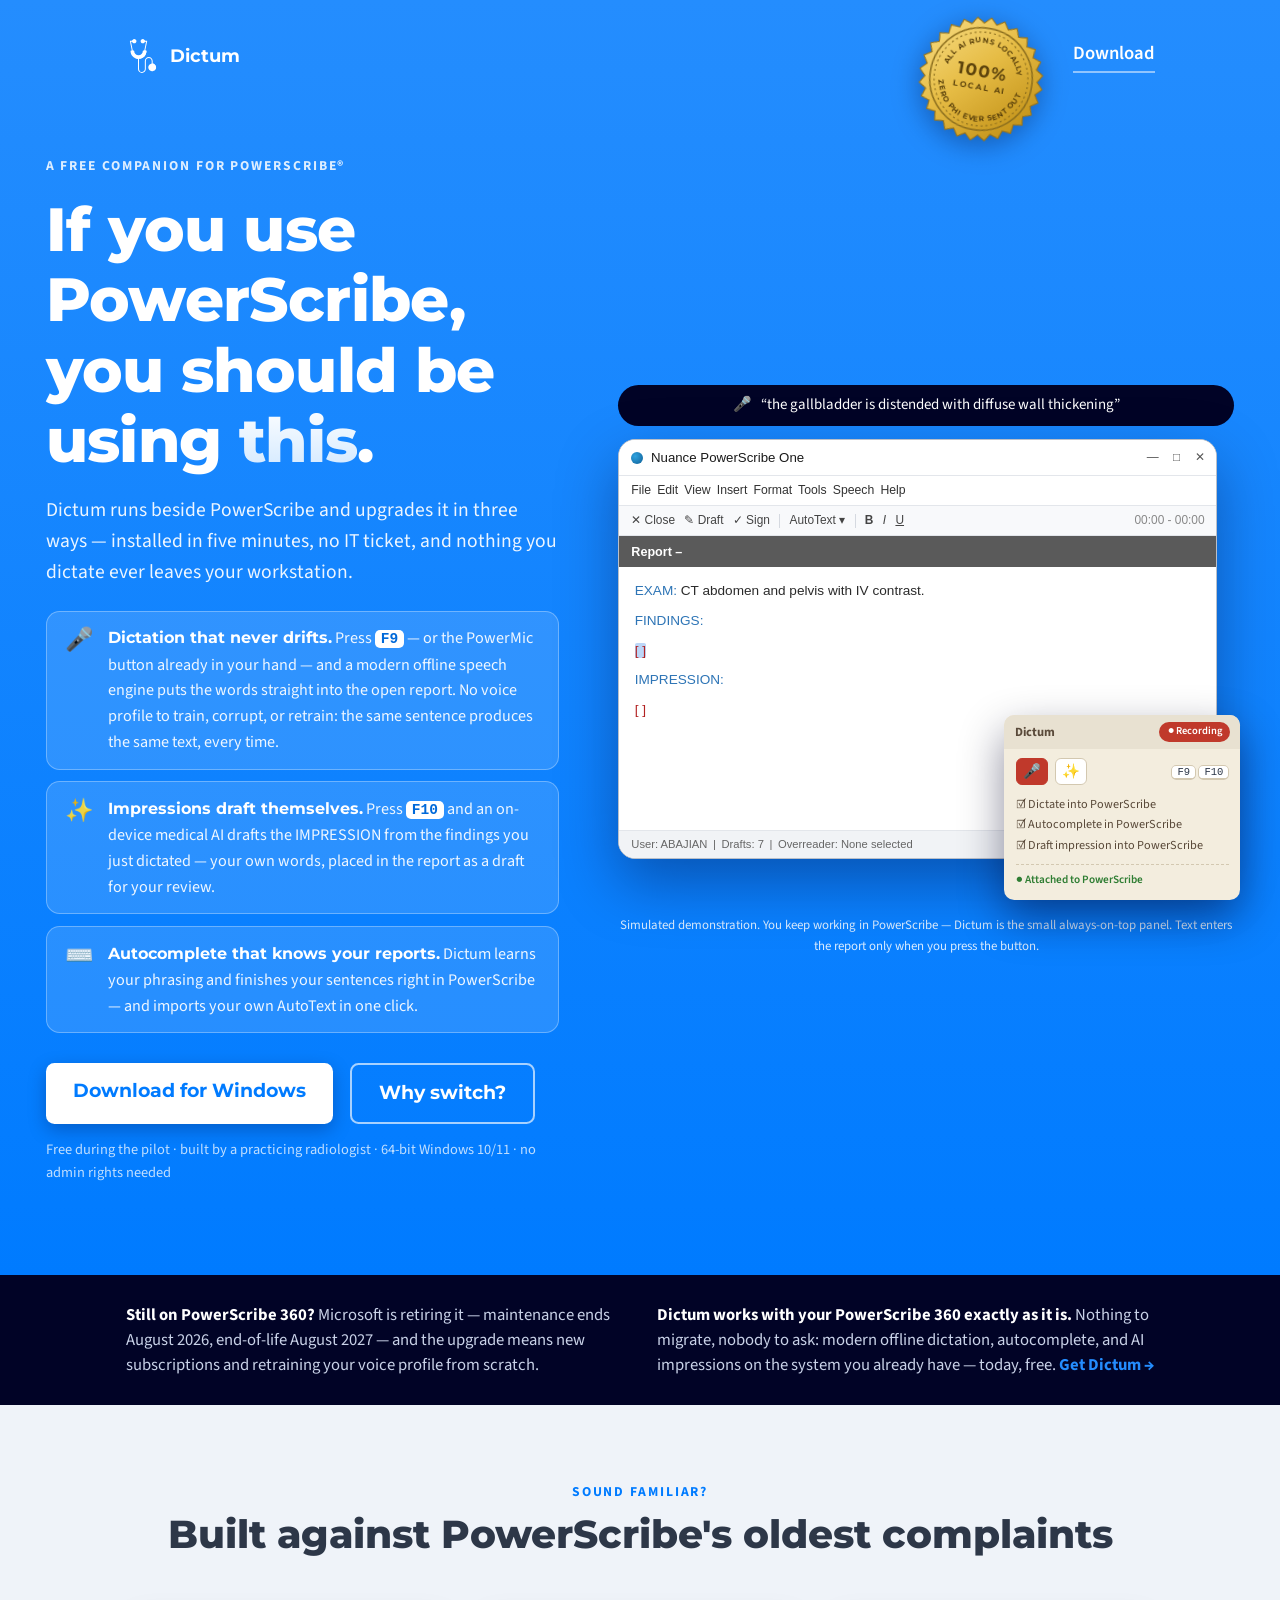
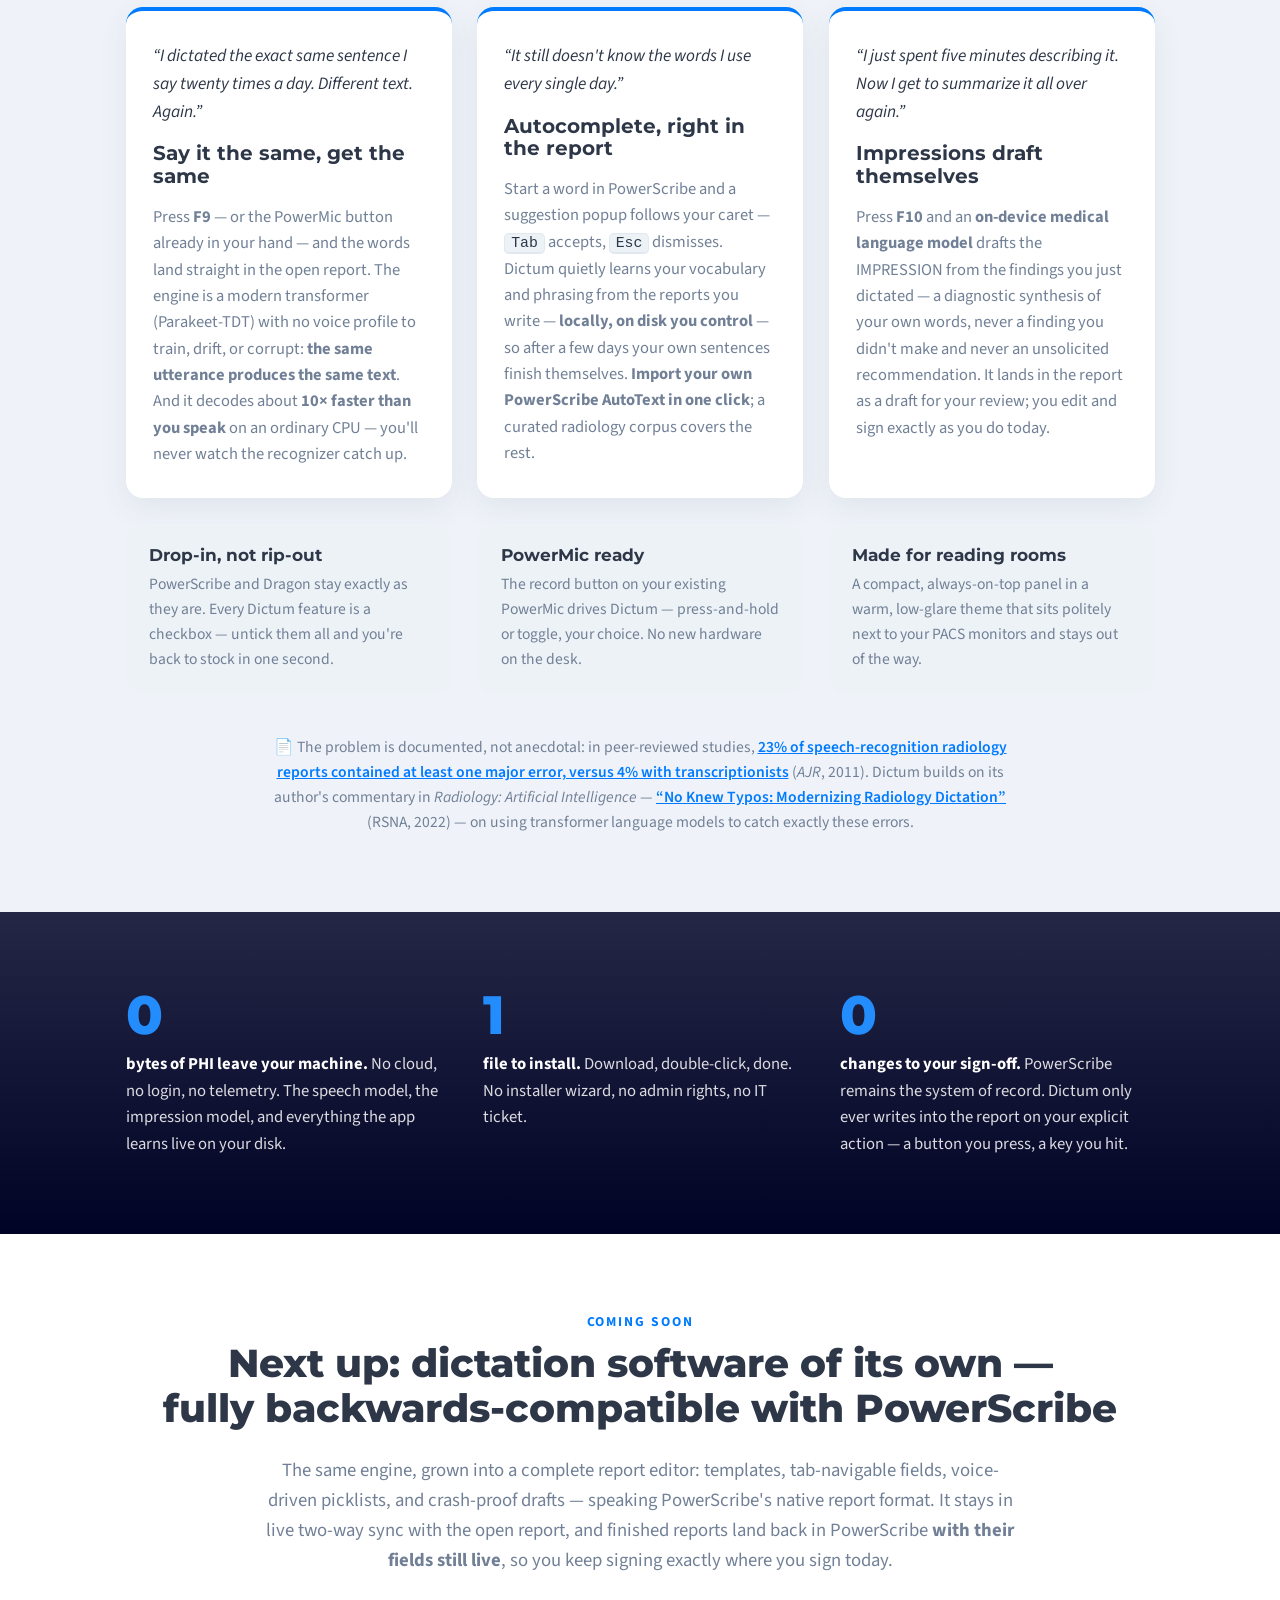
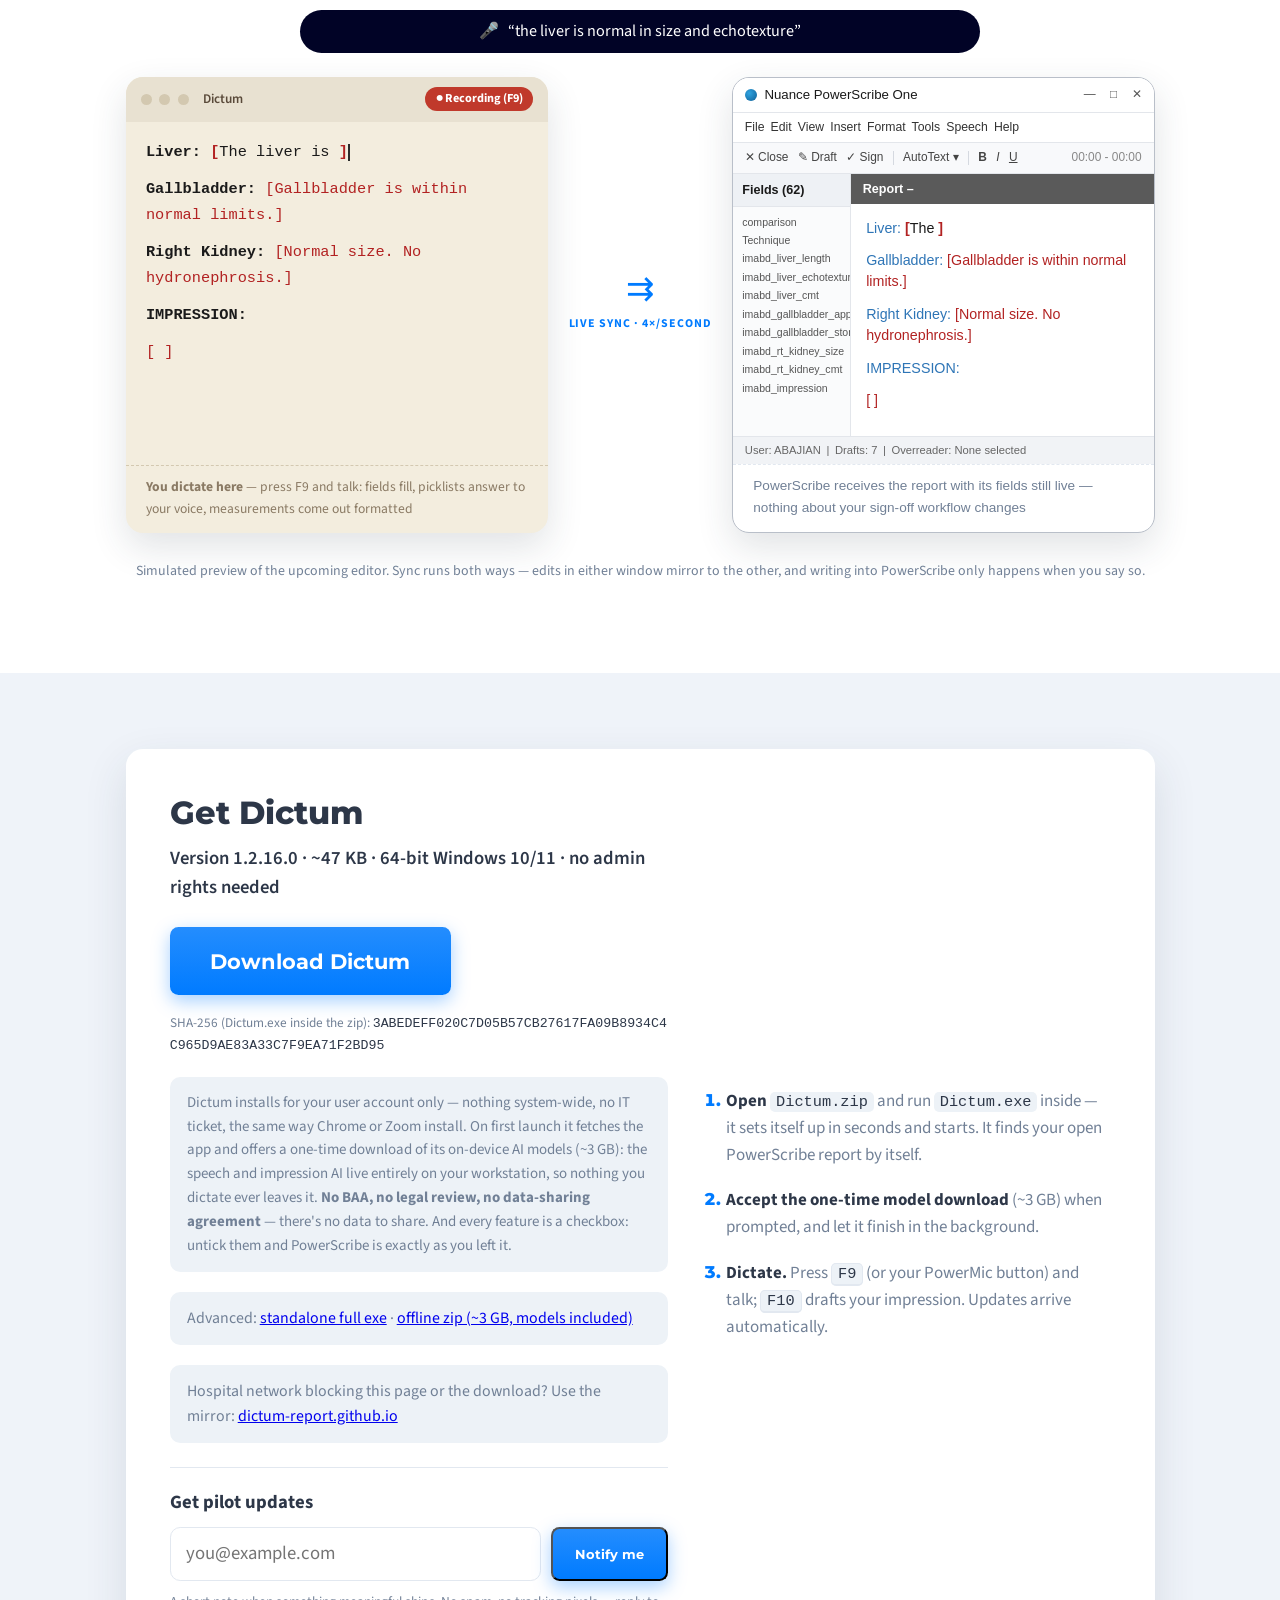
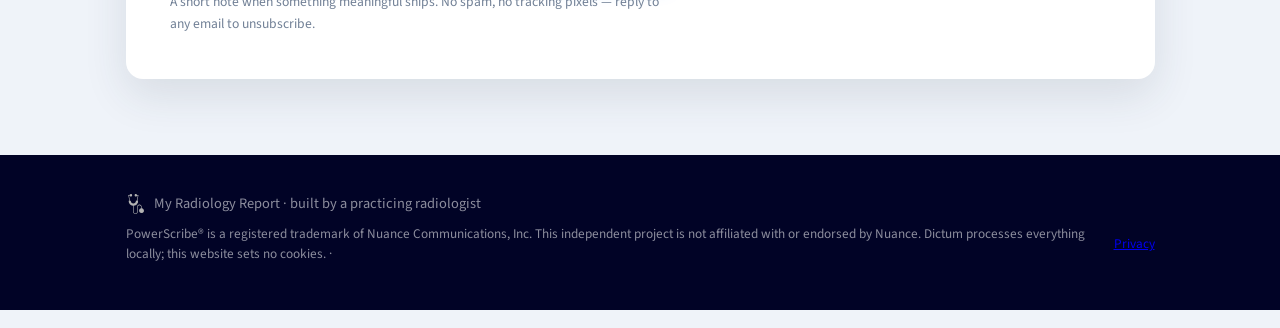
==== index.html @ 4d43f7db "Deploy site mirror 2026-07-09" ====
<!DOCTYPE html>
<html lang="en">

<head>
    <meta charset="UTF-8">
    <meta name="viewport" content="width=device-width, initial-scale=1.0">
    <title>Dictum — a free companion for PowerScribe</title>
    <meta name="description"
        content="A free PowerScribe companion for radiologists: offline AI dictation with no voice profile to drift, autocomplete inside the report, and one-keypress impression drafting. Works with PowerScribe 360 (even past end-of-life) and PowerScribe One. PHI never leaves your machine.">

    <!-- Favicon -->
    <link rel="apple-touch-icon" sizes="180x180" href="media/favicon/apple-touch-icon.png">
    <link rel="icon" type="image/png" sizes="32x32" href="media/favicon/favicon-32x32.png">
    <link rel="icon" type="image/png" sizes="16x16" href="media/favicon/favicon-16x16.png">
    <link rel="manifest" href="site.webmanifest">
    <link rel="mask-icon" href="media/favicon/safari-pinned-tab.svg" color="#007bff">
    <meta name="msapplication-TileColor" content="#ffffff">
    <meta name="theme-color" content="#007bff">

    <link rel="stylesheet" href="styles.css">
</head>

<body>

    <!-- ============================== Hero ============================== -->
    <header id="hero" class="bg-gradient-primary">
        <nav class="hero-nav">
            <a class="brand" href="/">
                <img src="media/logo.svg" alt="" width="34" height="34">
                <span>Dictum</span>
            </a>
            <div class="hero-nav-right">
                <div class="hipaa-seal" title="Dictum runs all AI models locally &mdash; zero PHI is ever sent out. No BAA needed: we never receive your data.">
                    <svg viewBox="0 0 120 120" role="img"
                         aria-label="100% local AI: all AI runs locally, zero PHI ever sent out">
                        <defs>
                            <linearGradient id="seal-gold" x1="0" y1="0" x2="1" y2="1">
                                <stop offset="0" stop-color="#f9e08a"/>
                                <stop offset=".45" stop-color="#e6bc45"/>
                                <stop offset="1" stop-color="#b8860b"/>
                            </linearGradient>
                            <path id="seal-arc-top" d="M 26 60 A 34 34 0 0 1 94 60" fill="none"/>
                            <path id="seal-arc-bottom" d="M 20 60 A 40 40 0 0 0 100 60" fill="none"/>
                        </defs>
                        <path fill="url(#seal-gold)" stroke="#9a7418" stroke-width="1"
                              d="M60.0 2.0 L65.9 7.8 L72.9 3.5 L77.3 10.4 L85.2 7.7 L87.9 15.5 L96.2 14.7 L97.1 22.9 L105.3 23.8 L104.5 32.1 L112.3 34.8 L109.6 42.7 L116.5 47.1 L112.2 54.1 L118.0 60.0 L112.2 65.9 L116.5 72.9 L109.6 77.3 L112.3 85.2 L104.5 87.9 L105.3 96.2 L97.1 97.1 L96.2 105.3 L87.9 104.5 L85.2 112.3 L77.3 109.6 L72.9 116.5 L65.9 112.2 L60.0 118.0 L54.1 112.2 L47.1 116.5 L42.7 109.6 L34.8 112.3 L32.1 104.5 L23.8 105.3 L22.9 97.1 L14.7 96.2 L15.5 87.9 L7.7 85.2 L10.4 77.3 L3.5 72.9 L7.8 65.9 L2.0 60.0 L7.8 54.1 L3.5 47.1 L10.4 42.7 L7.7 34.8 L15.5 32.1 L14.7 23.8 L22.9 22.9 L23.8 14.7 L32.1 15.5 L34.8 7.7 L42.7 10.4 L47.1 3.5 L54.1 7.8 Z"/>
                        <circle cx="60" cy="60" r="48" fill="none" stroke="#8a6d1d" stroke-width="1.4"/>
                        <circle cx="60" cy="60" r="44" fill="none" stroke="#8a6d1d" stroke-width="1"
                                stroke-dasharray="2 2.6"/>
                        <text class="seal-ring">
                            <textPath href="#seal-arc-top" startOffset="50%" text-anchor="middle">ALL AI RUNS LOCALLY</textPath>
                        </text>
                        <text class="seal-ring">
                            <textPath href="#seal-arc-bottom" startOffset="50%" text-anchor="middle">ZERO PHI EVER SENT OUT</textPath>
                        </text>
                        <text class="seal-hipaa" x="60" y="58" text-anchor="middle">100%</text>
                        <text class="seal-sub" x="60" y="70" text-anchor="middle">LOCAL AI</text>
                    </svg>
                </div>
                <a class="nav-download" href="#download">Download</a>
            </div>
        </nav>

        <div class="hero-inner">
        <div class="hero-copy">
            <p class="kicker">A free companion for PowerScribe&reg;</p>
            <h1>If you use PowerScribe, you should be using <em>this</em>.</h1>
            <p class="lede">
                Dictum runs beside PowerScribe and upgrades it in three ways &mdash;
                installed in five minutes, no IT ticket, and nothing you dictate ever
                leaves your workstation.
            </p>
            <ul class="hero-points">
                <li><span class="hp-icon">&#127908;</span>
                    <p><strong>Dictation that never drifts.</strong>
                        Press <kbd>F9</kbd> &mdash; or the PowerMic button already in your
                        hand &mdash; and a modern offline speech engine puts the words straight
                        into the open report. No voice profile to train, corrupt, or retrain:
                        the same sentence produces the same text, every time.</p></li>
                <li><span class="hp-icon">&#10024;</span>
                    <p><strong>Impressions draft themselves.</strong>
                        Press <kbd>F10</kbd> and an on-device medical AI drafts the IMPRESSION
                        from the findings you just dictated &mdash; your own words, placed in
                        the report as a draft for your review.</p></li>
                <li><span class="hp-icon">&#9000;&#65039;</span>
                    <p><strong>Autocomplete that knows your reports.</strong>
                        Dictum learns your phrasing and finishes your sentences right in
                        PowerScribe &mdash; and imports your own AutoText in one click.</p></li>
            </ul>
            <div class="hero-actions">
                <a class="btn btn-light-solid" href="#download">Download for Windows</a>
                <a class="btn btn-ghost" href="#why">Why switch?</a>
            </div>
            <p class="hero-fineprint">Free during the pilot &middot; built by a practicing radiologist &middot; 64-bit Windows 10/11 &middot; no admin rights needed</p>
        </div>

        <!-- Minimal-mode demo: you work in PowerScribe; Dictum is the small panel -->
        <div class="hero-demo">
            <div class="voice-bubble"><span class="voice-mic">&#127908;</span> <span id="voice-text">&nbsp;</span></div>

            <div class="ps-stage">
                <div class="demo-pane ps1-window">
                    <div class="ps1-titlebar">
                        <span class="ps1-logo"></span>Nuance PowerScribe One
                        <span class="ps1-winbtns"><span>&#8212;</span><span>&#9633;</span><span>&#10005;</span></span>
                    </div>
                    <div class="ps1-menubar">File&ensp;Edit&ensp;View&ensp;Insert&ensp;Format&ensp;Tools&ensp;Speech&ensp;Help</div>
                    <div class="ps1-toolbar">
                        <span>&#10005; Close</span><span>&#9998; Draft</span><span>&#10003; Sign</span>
                        <span class="ps1-sep"></span>
                        <span>AutoText &#9662;</span>
                        <span class="ps1-sep"></span>
                        <span><b>B</b></span><span><i>I</i></span><span><u>U</u></span>
                        <span class="ps1-clock">00:00 - 00:00</span>
                    </div>
                    <div class="ps1-main">
                        <div class="ps1-report">
                            <div class="ps1-report-head">Report &#8211;</div>
                            <div class="ps1-report-body" id="hero-ps"></div>
                        </div>
                    </div>
                    <div class="ps1-statusbar">User: ABAJIAN&ensp;&#124;&ensp;Drafts: 7&ensp;&#124;&ensp;Overreader: None selected</div>
                </div>

                <div class="dictum-panel" aria-hidden="true">
                    <div class="dp-titlebar">Dictum
                        <span class="dp-chip" id="hero-chip">mic off &middot; F9</span>
                    </div>
                    <div class="dp-body">
                        <div class="dp-btnrow">
                            <span class="dp-btn" id="hero-micbtn">&#127908;</span>
                            <span class="dp-btn" id="hero-aibtn">&#10024;</span>
                            <span class="dp-keys"><kbd>F9</kbd> <kbd>F10</kbd></span>
                        </div>
                        <div class="dp-check">&#9745; Dictate into PowerScribe</div>
                        <div class="dp-check">&#9745; Autocomplete in PowerScribe</div>
                        <div class="dp-check">&#9745; Draft impression into PowerScribe</div>
                        <div class="dp-status">&#9679; Attached to PowerScribe</div>
                    </div>
                </div>
            </div>
            <p class="demo-caption">Simulated demonstration. You keep working in PowerScribe — Dictum is the
                small always-on-top panel. Text enters the report only when you press the button.</p>
        </div>
        </div>
    </header>

    <!-- ============================== PS360 end-of-life strip ============================== -->
    <section id="eol" class="eol-strip">
        <div class="container eol-inner">
            <p class="eol-lead"><strong>Still on PowerScribe 360?</strong> Microsoft is retiring it —
                maintenance ends August&nbsp;2026, end-of-life August&nbsp;2027 — and the upgrade
                means new subscriptions and retraining your voice profile from scratch.</p>
            <p class="eol-action"><strong>Dictum works with your PowerScribe&nbsp;360 exactly as it is.</strong>
                Nothing to migrate, nobody to ask: modern offline dictation, autocomplete, and AI
                impressions on the system you already have — today, free.
                <a href="#download">Get Dictum&nbsp;&rarr;</a></p>
        </div>
    </section>

    <!-- ============================== Pain points ============================== -->
    <section id="why">
        <div class="container">
            <p class="section-kicker">Sound familiar?</p>
            <h2 class="section-title">Built against PowerScribe's oldest complaints</h2>

            <div class="card-row">
                <article class="pain-card">
                    <p class="pain-quote">&ldquo;I dictated the exact same sentence I say twenty times a day. Different text. Again.&rdquo;</p>
                    <h3>Say it the same, get the same</h3>
                    <p>Press <strong>F9</strong> — or the PowerMic button already in your hand — and the
                        words land straight in the open report. The engine is a modern transformer
                        (Parakeet-TDT) with no voice profile to train, drift, or corrupt:
                        <strong>the same utterance produces the same text</strong>. And it decodes
                        about <strong>10&times; faster than you speak</strong> on an ordinary CPU —
                        you'll never watch the recognizer catch up.</p>
                </article>

                <article class="pain-card">
                    <p class="pain-quote">&ldquo;It still doesn't know the words I use every single day.&rdquo;</p>
                    <h3>Autocomplete, right in the report</h3>
                    <p>Start a word in PowerScribe and a suggestion popup follows your caret —
                        <kbd>Tab</kbd> accepts, <kbd>Esc</kbd> dismisses. Dictum quietly learns your
                        vocabulary and phrasing from the reports you write — <strong>locally, on disk you
                        control</strong> — so after a few days your own sentences finish themselves.
                        <strong>Import your own PowerScribe AutoText in one click</strong>; a curated
                        radiology corpus covers the rest.</p>
                </article>

                <article class="pain-card">
                    <p class="pain-quote">&ldquo;I just spent five minutes describing it. Now I get to summarize it all over again.&rdquo;</p>
                    <h3>Impressions draft themselves</h3>
                    <p>Press <strong>F10</strong> and an <strong>on-device medical language model</strong>
                        drafts the IMPRESSION from the findings you just dictated — a diagnostic synthesis
                        of your own words, never a finding you didn't make and never an unsolicited
                        recommendation. It lands in the report as a draft for your review; you edit and
                        sign exactly as you do today.</p>
                </article>
            </div>

            <div class="card-row secondary-row">
                <article class="mini-card">
                    <h4>Drop-in, not rip-out</h4>
                    <p>PowerScribe and Dragon stay exactly as they are. Every Dictum feature is a checkbox —
                        untick them all and you're back to stock in one second.</p>
                </article>
                <article class="mini-card">
                    <h4>PowerMic ready</h4>
                    <p>The record button on your existing PowerMic drives Dictum — press-and-hold or
                        toggle, your choice. No new hardware on the desk.</p>
                </article>
                <article class="mini-card">
                    <h4>Made for reading rooms</h4>
                    <p>A compact, always-on-top panel in a warm, low-glare theme that sits politely
                        next to your PACS monitors and stays out of the way.</p>
                </article>
            </div>

            <p class="research-note">
                &#128196; The problem is documented, not anecdotal: in peer-reviewed studies,
                <a href="https://ajronline.org/doi/abs/10.2214/AJR.11.6691" target="_blank" rel="noopener">
                23% of speech-recognition radiology reports contained at least one major error,
                versus 4% with transcriptionists</a> (<em>AJR</em>, 2011). Dictum builds on its
                author's commentary in <em>Radiology: Artificial Intelligence</em> —
                <a href="https://pubs.rsna.org/doi/10.1148/ryai.220105" target="_blank" rel="noopener">
                    &ldquo;No Knew Typos: Modernizing Radiology Dictation&rdquo;</a> (RSNA, 2022) —
                on using transformer language models to catch exactly these errors.
            </p>
        </div>
    </section>

    <!-- ============================== Trust strip ============================== -->
    <section id="trust" class="bg-gradient-dark">
        <div class="container trust-grid">
            <div class="trust-item">
                <div class="trust-num">0</div>
                <p><strong>bytes of PHI leave your machine.</strong> No cloud, no login, no telemetry.
                    The speech model, the impression model, and everything the app learns live on your disk.</p>
            </div>
            <div class="trust-item">
                <div class="trust-num">1</div>
                <p><strong>file to install.</strong> Download, double-click, done. No installer wizard,
                    no admin rights, no IT ticket.</p>
            </div>
            <div class="trust-item">
                <div class="trust-num">0</div>
                <p><strong>changes to your sign-off.</strong> PowerScribe remains the system of record.
                    Dictum only ever writes into the report on your explicit action — a button you press,
                    a key you hit.</p>
            </div>
        </div>
    </section>

    <!-- ============================== Coming soon: the Dictum editor ============================== -->
    <section id="coming-soon" class="bg-white-section">
        <div class="container">
            <p class="section-kicker">Coming soon</p>
            <h2 class="section-title">Next up: dictation software of its own —<br>fully backwards-compatible with PowerScribe</h2>
            <p class="demo-lede">The same engine, grown into a complete report editor: templates,
                tab-navigable fields, voice-driven picklists, and crash-proof drafts — speaking
                PowerScribe's native report format. It stays in live two-way sync with the open report,
                and finished reports land back in PowerScribe <strong>with their fields still
                live</strong>, so you keep signing exactly where you sign today.</p>

            <div class="voice-bubble"><span class="voice-mic">&#127908;</span> <span id="cs-voice">&nbsp;</span></div>

            <div class="demo-grid">
                <div class="demo-pane plugin-pane">
                    <div class="editor-titlebar">
                        <span class="dot"></span><span class="dot"></span><span class="dot"></span>
                        <span class="editor-title">Dictum</span>
                        <span class="mic-chip">&#9679; Recording (F9)</span>
                    </div>
                    <div class="demo-body warm" id="demo-plugin"></div>
                    <div class="demo-label"><strong>You dictate here</strong> — press F9 and talk: fields fill,
                        picklists answer to your voice, measurements come out formatted</div>
                </div>

                <div class="sync-badge" aria-hidden="true">
                    <span class="sync-arrows">&#8649;</span>
                    <span class="sync-text">live sync &middot; 4&times;/second</span>
                </div>

                <div class="demo-pane ps1-window">
                    <div class="ps1-titlebar">
                        <span class="ps1-logo"></span>Nuance PowerScribe One
                        <span class="ps1-winbtns"><span>&#8212;</span><span>&#9633;</span><span>&#10005;</span></span>
                    </div>
                    <div class="ps1-menubar">File&ensp;Edit&ensp;View&ensp;Insert&ensp;Format&ensp;Tools&ensp;Speech&ensp;Help</div>
                    <div class="ps1-toolbar">
                        <span>&#10005; Close</span><span>&#9998; Draft</span><span>&#10003; Sign</span>
                        <span class="ps1-sep"></span>
                        <span>AutoText &#9662;</span>
                        <span class="ps1-sep"></span>
                        <span><b>B</b></span><span><i>I</i></span><span><u>U</u></span>
                        <span class="ps1-clock">00:00 - 00:00</span>
                    </div>
                    <div class="ps1-main">
                        <aside class="ps1-sidebar">
                            <div class="ps1-sidebar-head">Fields (62)</div>
                            <div class="ps1-fieldlist">
                                comparison<br>Technique<br>imabd_liver_length<br>imabd_liver_echotexture<br>
                                imabd_liver_cmt<br>imabd_gallbladder_appear<br>imabd_gallbladder_stones<br>
                                imabd_rt_kidney_size<br>imabd_rt_kidney_cmt<br>imabd_impression
                            </div>
                        </aside>
                        <div class="ps1-report">
                            <div class="ps1-report-head">Report &#8211;</div>
                            <div class="ps1-report-body" id="demo-ps"></div>
                        </div>
                    </div>
                    <div class="ps1-statusbar">User: ABAJIAN&ensp;&#124;&ensp;Drafts: 7&ensp;&#124;&ensp;Overreader: None selected</div>
                    <div class="demo-label">PowerScribe receives the report with its fields still live —
                        nothing about your sign-off workflow changes</div>
                </div>
            </div>
            <p class="demo-caption">Simulated preview of the upcoming editor. Sync runs both ways — edits in
                either window mirror to the other, and writing into PowerScribe only happens when you say so.</p>
        </div>
    </section>

    <!-- ============================== Download ============================== -->
    <section id="download">
        <div class="container">
            <div class="download-card">
                <div class="download-copy">
                    <h2>Get Dictum</h2>
                    <p class="dl-meta">
                        <span id="dl-version">Version 1.2.0</span> &middot;
                        <span id="dl-size">~50 KB</span> &middot; 64-bit Windows 10/11 &middot;
                        no admin rights needed
                    </p>
                    <a id="dl-button" class="btn btn-primary btn-xl" href="downloads/Dictum.zip">
                        Download&nbsp;Dictum
                    </a>
                    <p class="dl-hash">SHA-256 (Dictum.exe inside the zip): <code id="dl-sha">published in downloads/latest.json</code></p>
                    <p class="dl-note">
                        Dictum installs for your user account only — nothing system-wide, no IT
                        ticket, the same way Chrome or Zoom install. On first launch it fetches the
                        app and offers a one-time download of its on-device AI models (~3&nbsp;GB):
                        the speech and impression AI live entirely on your workstation, so nothing
                        you dictate ever leaves it. <strong>No BAA, no legal review, no data-sharing
                        agreement</strong> — there's no data to share. And every feature is a
                        checkbox: untick them and PowerScribe is exactly as you left it.
                    </p>
                    <p class="dl-note" style="font-size:.85em">
                        Advanced: <a id="adv-exe" href="downloads/latest.json">standalone full exe</a>
                        &middot; <a id="adv-zip" href="downloads/Dictum-latest.zip">offline zip (~3&nbsp;GB, models included)</a>
                    </p>
                    <p class="dl-note" id="dl-mirror" style="font-size:.85em">
                        Hospital network blocking this page or the download? Use the mirror:
                        <a href="https://dictum-report.github.io">dictum-report.github.io</a>
                    </p>
                    <form class="subscribe" id="subscribe-form" novalidate>
                        <label class="subscribe-label" for="subscribe-email">Get pilot updates</label>
                        <div class="subscribe-row">
                            <input type="email" id="subscribe-email" name="email" required
                                   placeholder="you@example.com" autocomplete="email"
                                   aria-label="Email address for pilot updates">
                            <input type="text" name="website" tabindex="-1" autocomplete="off"
                                   class="subscribe-hp" aria-hidden="true">
                            <button type="submit" class="btn btn-primary subscribe-btn">Notify me</button>
                        </div>
                        <p class="subscribe-note" id="subscribe-note">A short note when something
                            meaningful ships. No spam, no tracking pixels — reply to any email to
                            unsubscribe.</p>
                    </form>
                </div>
                <ol class="install-steps">
                    <li><strong>Open</strong> <code>Dictum.zip</code> and run <code>Dictum.exe</code> inside — it sets itself up in seconds and starts. It finds your open PowerScribe report by itself.</li>
                    <li><strong>Accept the one-time model download</strong> (~3&nbsp;GB) when prompted, and let it finish in the background.</li>
                    <li><strong>Dictate.</strong> Press <kbd>F9</kbd> (or your PowerMic button) and talk; <kbd>F10</kbd> drafts your impression. Updates arrive automatically.</li>
                </ol>
            </div>
        </div>
    </section>

    <!-- ============================== Footer ============================== -->
    <footer>
        <div class="container footer-inner">
            <p>
                <img src="media/logo.svg" alt="" width="20" height="20">
                My Radiology Report &middot; built by a practicing radiologist
            </p>
            <p class="footer-small">
                PowerScribe&reg; is a registered trademark of Nuance Communications, Inc.
                This independent project is not affiliated with or endorsed by Nuance.
                Dictum processes everything locally; this website sets no cookies.
                &middot; <a href="privacy.html">Privacy</a>
            </p>
        </div>
    </footer>

    <script>
        // ---- Pilot-updates email capture. Posts form-encoded (no preflight) to the
        // first-party endpoint on dictum.report — works from the github.io mirror too
        // (CORS-allowlisted). If the network blocks dictum.report entirely, fall back
        // to a mailto link so no one is stranded. No cookies, nothing third-party. ----
        (function () {
            const form = document.getElementById('subscribe-form');
            const note = document.getElementById('subscribe-note');
            if (!form || !note) return;
            form.addEventListener('submit', async function (e) {
                e.preventDefault();
                const email = form.email.value.trim();
                if (!email || !/^\S+@\S+\.\S+$/.test(email)) {
                    note.textContent = 'That doesn’t look like an email address — mind checking it?';
                    return;
                }
                const btn = form.querySelector('button');
                btn.disabled = true; btn.textContent = 'Adding…';
                try {
                    const res = await fetch('https://dictum.report/api/subscribe', {
                        method: 'POST',
                        headers: { 'Content-Type': 'application/x-www-form-urlencoded' },
                        body: 'email=' + encodeURIComponent(email) +
                              '&website=' + encodeURIComponent(form.website.value)
                    });
                    const data = await res.json();
                    if (data.ok) {
                        form.innerHTML = '<p class="subscribe-done">You’re on the list — thanks. ' +
                            'A short note when something meaningful ships.</p>';
                    } else {
                        note.textContent = data.error || 'Something went wrong — please try again.';
                        btn.disabled = false; btn.textContent = 'Notify me';
                    }
                } catch (err) {
                    // network blocked (hospital proxy) or endpoint down — mailto fallback
                    note.innerHTML = 'This network can’t reach our server. Email ' +
                        '<a href="mailto:aabajian@gmail.com?subject=Dictum%20pilot%20updates&body=' +
                        encodeURIComponent(email) + '">aabajian@gmail.com</a> and we’ll add you by hand.';
                    btn.disabled = false; btn.textContent = 'Notify me';
                }
            });
        })();

        // ---- Hero demo: minimal mode. You work in PowerScribe; Dictum is the small
        // companion panel. Dictation, autocomplete, and the impression draft all land
        // directly in the PowerScribe window. Pure simulation. ----
        (function () {
            const ps = document.getElementById('hero-ps');
            const voice = document.getElementById('voice-text');
            const chip = document.getElementById('hero-chip');
            const micbtn = document.getElementById('hero-micbtn');
            const aibtn = document.getElementById('hero-aibtn');
            if (!ps || !voice || !chip) return;

            const esc = s => s.replace(/&/g, '&amp;').replace(/</g, '&lt;');
            const CARET = '<span class="caret"></span>';

            const st = { findings: [], typing: '', ac: null, impression: null, fSel: false, impSel: false };

            function acHtml() {
                if (!st.ac) return '';
                const items = st.ac.map((t, i) =>
                    `<span class="ac-item${i === 0 ? ' ac-sel' : ''}">${t}</span>`).join('');
                return `<span class="ac-anchor"><span class="ac-pop">${items}<span class="ac-hint">Tab accepts &middot; Esc dismisses</span></span></span>`;
            }

            const BR = c => `<span class="d-br">${c}</span>`;

            function render(caretAt) { // 'findings' | 'impression' | null
                let f = st.findings.join(' ');
                if (f && st.typing) f += ' ';
                // PowerScribe AutoText fields: the familiar red brackets persist when
                // filled — dictating into a field replaces its value, never its anchors.
                const findingsBody = (f || st.typing)
                    ? BR('[') + '<span class="d-val">' + esc(f) + esc(st.typing) + '</span>'
                        + (caretAt === 'findings' ? CARET : '') + acHtml() + BR(']')
                    : `<span class="d-fld${st.fSel ? ' d-sel' : ''}">[ ]</span>`;
                const impBody = st.impression !== null
                    ? BR('[') + '<span class="d-val">' + esc(st.impression) + '</span>'
                        + (caretAt === 'impression' ? CARET : '') + BR(']')
                    : `<span class="d-fld${st.impSel ? ' d-sel' : ''}">[ ]</span>`;
                let html = '<p><span class="d-lbl d-heading">EXAM:</span> CT abdomen and pelvis with IV contrast.</p>';
                html += '<p><span class="d-lbl d-heading">FINDINGS:</span></p>';
                html += '<p>' + findingsBody + '</p>';
                html += '<p><span class="d-lbl d-heading">IMPRESSION:</span></p>';
                html += '<p>' + impBody + '</p>';
                ps.innerHTML = html;
            }

            function micOn() {
                chip.textContent = '● Recording';
                chip.classList.add('rec');
                micbtn.classList.add('rec');
            }
            function micOff() {
                chip.innerHTML = 'mic off &middot; F9';
                chip.classList.remove('rec');
                micbtn.classList.remove('rec');
            }

            const reduced = window.matchMedia('(prefers-reduced-motion: reduce)').matches;

            if (reduced) { // static final frame, no animation
                st.findings = [
                    'The gallbladder is distended with diffuse wall thickening.',
                    'There is an obstructing calculus in the gallbladder neck measuring 1.2 cm.',
                    'Trace pericholecystic fluid.'
                ];
                st.impression = '1. Acute calculous cholecystitis.';
                render(null);
                voice.textContent = 'You dictate; the words land directly in PowerScribe. F10 drafts the impression.';
                return;
            }

            const sleep = ms => new Promise(r => setTimeout(r, ms));

            async function run() {
                st.findings = []; st.typing = ''; st.ac = null;
                st.impression = null; st.fSel = false; st.impSel = false;
                render(null);
                voice.innerHTML = '&nbsp;';
                micOff();
                await sleep(1000);

                // the findings field is selected — dictation will replace its value
                st.fSel = true;
                render(null);
                await sleep(900);

                // 1–2: dictation lands straight in the report
                const utterances = [
                    { say: '“the gallbladder is distended with diffuse wall thickening”',
                      text: 'The gallbladder is distended with diffuse wall thickening.' },
                    { say: '“there is an obstructing calculus in the gallbladder neck measuring one point two centimeters”',
                      text: 'There is an obstructing calculus in the gallbladder neck measuring 1.2 cm.' },
                ];
                for (const u of utterances) {
                    micOn();
                    voice.textContent = u.say;
                    await sleep(700);
                    st.fSel = false;
                    st.typing = '';
                    for (const w of u.text.split(/(?<= )/)) {
                        st.typing += w;
                        render('findings');
                        await sleep(140);
                    }
                    st.findings.push(st.typing); st.typing = '';
                    micOff();
                    render('findings');
                    await sleep(1000);
                }

                // 3: autocomplete follows your caret inside PowerScribe
                voice.innerHTML = '&#9000;&#65039; or keep typing — autocomplete follows you into PowerScribe';
                await sleep(700);
                for (const ch of 'Trace peric') {
                    st.typing += ch;
                    render('findings');
                    await sleep(95);
                }
                st.ac = ['peric<b>holecystic fluid</b>', 'peric<b>ardial effusion</b>', 'peric<b>ecal inflammation</b>'];
                render('findings');
                await sleep(1600);
                voice.innerHTML = '<kbd>Tab</kbd> — accepted';
                st.ac = null;
                st.typing = 'Trace pericholecystic fluid.';
                render('findings');
                st.findings.push(st.typing); st.typing = '';
                await sleep(1300);

                // 4: F10 drafts the impression from the findings (buffered, then placed)
                voice.innerHTML = '<kbd>F10</kbd> — draft the impression from your findings';
                chip.textContent = '✨ drafting impression…';
                chip.classList.add('ai');
                aibtn.classList.add('rec');
                st.impSel = true;
                render(null);
                await sleep(2200);
                st.impSel = false;
                st.impression = '1. Acute calculous cholecystitis.';
                chip.classList.remove('ai');
                micOff();
                aibtn.classList.remove('rec');
                render(null);
                voice.textContent = '— a draft of your own findings, made on your workstation. You review, you sign.';
                await sleep(6000);
                run(); // loop
            }
            run();
        })();

        // ---- Coming-soon demo: the upcoming Dictum editor. Voice fills bracketed
        // fields in the editor; the PowerScribe mock mirrors every state one 250 ms
        // "sync tick" behind. Pure simulation. ----
        (function () {
            const ps = document.getElementById('demo-ps');
            const plugin = document.getElementById('demo-plugin');
            const voice = document.getElementById('cs-voice');
            if (!ps || !plugin || !voice) return;

            const makeFields = () => ([
                { label: 'Liver', def: 'The liver size and echogenicity are within normal limits.', value: null, sel: false },
                { label: 'Gallbladder', def: 'Gallbladder is within normal limits.', value: null, sel: false },
                { label: 'Right Kidney', def: 'Normal size. No hydronephrosis.', value: null, sel: false },
                { label: 'IMPRESSION', def: ' ', value: null, sel: false, heading: true },
            ]);

            function renderPS(fields) {
                return fields.map(f => {
                    const lbl = `<span class="d-lbl${f.heading ? ' d-heading' : ''}">${f.label}:</span>`;
                    // Filled fields keep their red brackets — PowerScribe fields stay fields
                    // when you dictate into them; only the content changes.
                    const body = f.value !== null
                        ? `<span class="d-br">[</span><span class="d-val">${f.value}</span><span class="d-br">]</span>`
                        : `<span class="d-fld${f.sel ? ' d-sel' : ''}">[${f.def}]</span>`;
                    return f.heading ? `<p>${lbl}</p><p>${body}</p>` : `<p>${lbl} ${body}</p>`;
                }).join('');
            }

            function renderPlugin(fields) {
                return fields.map(f => {
                    const lbl = `<span class="d-plbl${f.heading ? ' d-heading' : ''}">${f.label}:</span>`;
                    const body = f.value !== null
                        ? `<span class="d-br">[</span><span class="d-val">${f.value}</span><span class="d-br">]</span>${f.sel ? '<span class="caret"></span>' : ''}`
                        : `<span class="d-fld${f.sel ? ' d-sel' : ''}">[${f.def}]</span>`;
                    return f.heading ? `<p>${lbl}</p><p>${body}</p>` : `<p>${lbl} ${body}</p>`;
                }).join('');
            }

            const reduced = window.matchMedia('(prefers-reduced-motion: reduce)').matches;

            if (reduced) { // static final frame, no animation
                const done = makeFields();
                done[0].value = 'The liver is normal in size and echotexture.';
                done[1].value = 'Gallbladder is within normal limits.';
                done[2].value = 'There is a 3.5 x 2 cm cyst.';
                ps.innerHTML = renderPS(done);
                plugin.innerHTML = renderPlugin(done);
                voice.textContent = 'You dictate in the editor; PowerScribe receives the report in real time.';
                return;
            }

            const sleep = ms => new Promise(r => setTimeout(r, ms));

            async function run() {
                const fields = makeFields();
                const queue = [];
                // You dictate in the EDITOR (left, leads); PowerScribe follows one sync tick behind.
                const push = () => { plugin.innerHTML = renderPlugin(fields); queue.push(renderPS(fields)); };
                const sync = setInterval(() => { if (queue.length) ps.innerHTML = queue.shift(); }, 250);

                voice.innerHTML = '&nbsp;';
                fields[0].sel = true;
                push();
                await sleep(1400);

                const utterances = [
                    { idx: 0, say: '“the liver is normal in size and echotexture”', text: 'The liver is normal in size and echotexture.' },
                    { idx: 1, say: '“gallbladder is within normal limits”', text: 'Gallbladder is within normal limits.' },
                    { idx: 2, say: '“there is a three point five by two centimeter cyst”', text: 'There is a 3.5 x 2 cm cyst.' },
                ];

                for (const u of utterances) {
                    if (u.idx > 0) {
                        voice.textContent = '“next field”';
                        fields[u.idx - 1].sel = false;
                        fields[u.idx].sel = true;
                        push();
                        await sleep(1300);
                    }
                    voice.textContent = u.say;
                    await sleep(600);
                    const words = u.text.split(/(?<= )/);
                    fields[u.idx].value = '';
                    for (const w of words) {
                        fields[u.idx].value += w;
                        push();
                        await sleep(150);
                    }
                    fields[u.idx].sel = false;
                    push();
                    await sleep(900);
                }

                voice.textContent = '— same words, same report. And none of it left your workstation.';
                await sleep(6000);
                clearInterval(sync);
                run(); // loop
            }
            run();
        })();

        // Host-aware links: this exact page is also served at https://dictum-report.github.io
        // (hospital proxies block dictum.report as a newly-registered domain, and the
        // Proofpoint isolation browser blocks ALL downloads — GitHub passes those proxies
        // untouched). On the mirror, downloads come from GitHub Releases via STABLE
        // permalinks; the never-repoint-to-a-versioned-URL rule holds on both hosts.
        const GH_RELEASES = 'https://github.com/dictum-report/dictum/releases';
        const GH_DOWNLOAD = GH_RELEASES + '/latest/download';
        const onMirror = location.hostname.endsWith('.github.io');
        if (onMirror) {
            document.getElementById('dl-button').href = GH_DOWNLOAD + '/Dictum.zip';
            document.getElementById('adv-exe').href = GH_RELEASES;
            // The ~3 GB offline zip exceeds GitHub's asset limit and only lives on
            // dictum.report; keep it reachable (absolute) for non-blocked visitors.
            document.getElementById('adv-zip').href = 'https://dictum.report/downloads/Dictum-latest.zip';
            document.getElementById('dl-mirror').style.display = 'none';
        }

        // Progressive enhancement: decorate the download card from the release manifest.
        // The download button ALWAYS points at the stable /downloads/Dictum.exe launcher
        // (or the stable GitHub permalink on the mirror) — never repoint it to a
        // versioned URL (a changing target resets the download reputation that
        // suppresses the "isn't commonly downloaded" warning).
        fetch('downloads/latest.json').then(r => r.json()).then(m => {
            if (!m || !m.version) return;
            document.getElementById('dl-version').textContent = 'Version ' + m.version;
            if (m.setupSizeKB) document.getElementById('dl-size').textContent = '~' + m.setupSizeKB + ' KB';
            if (m.setupSha256) document.getElementById('dl-sha').textContent = m.setupSha256;
            if (!onMirror && m.exeUrl) document.getElementById('adv-exe').href = m.exeUrl;
            if (onMirror && m.exeUrls && m.exeUrls.length > 1)
                document.getElementById('adv-exe').href = m.exeUrls[m.exeUrls.length - 1];
        }).catch(() => { /* static fallbacks already in the markup */ });
    </script>
</body>

</html>
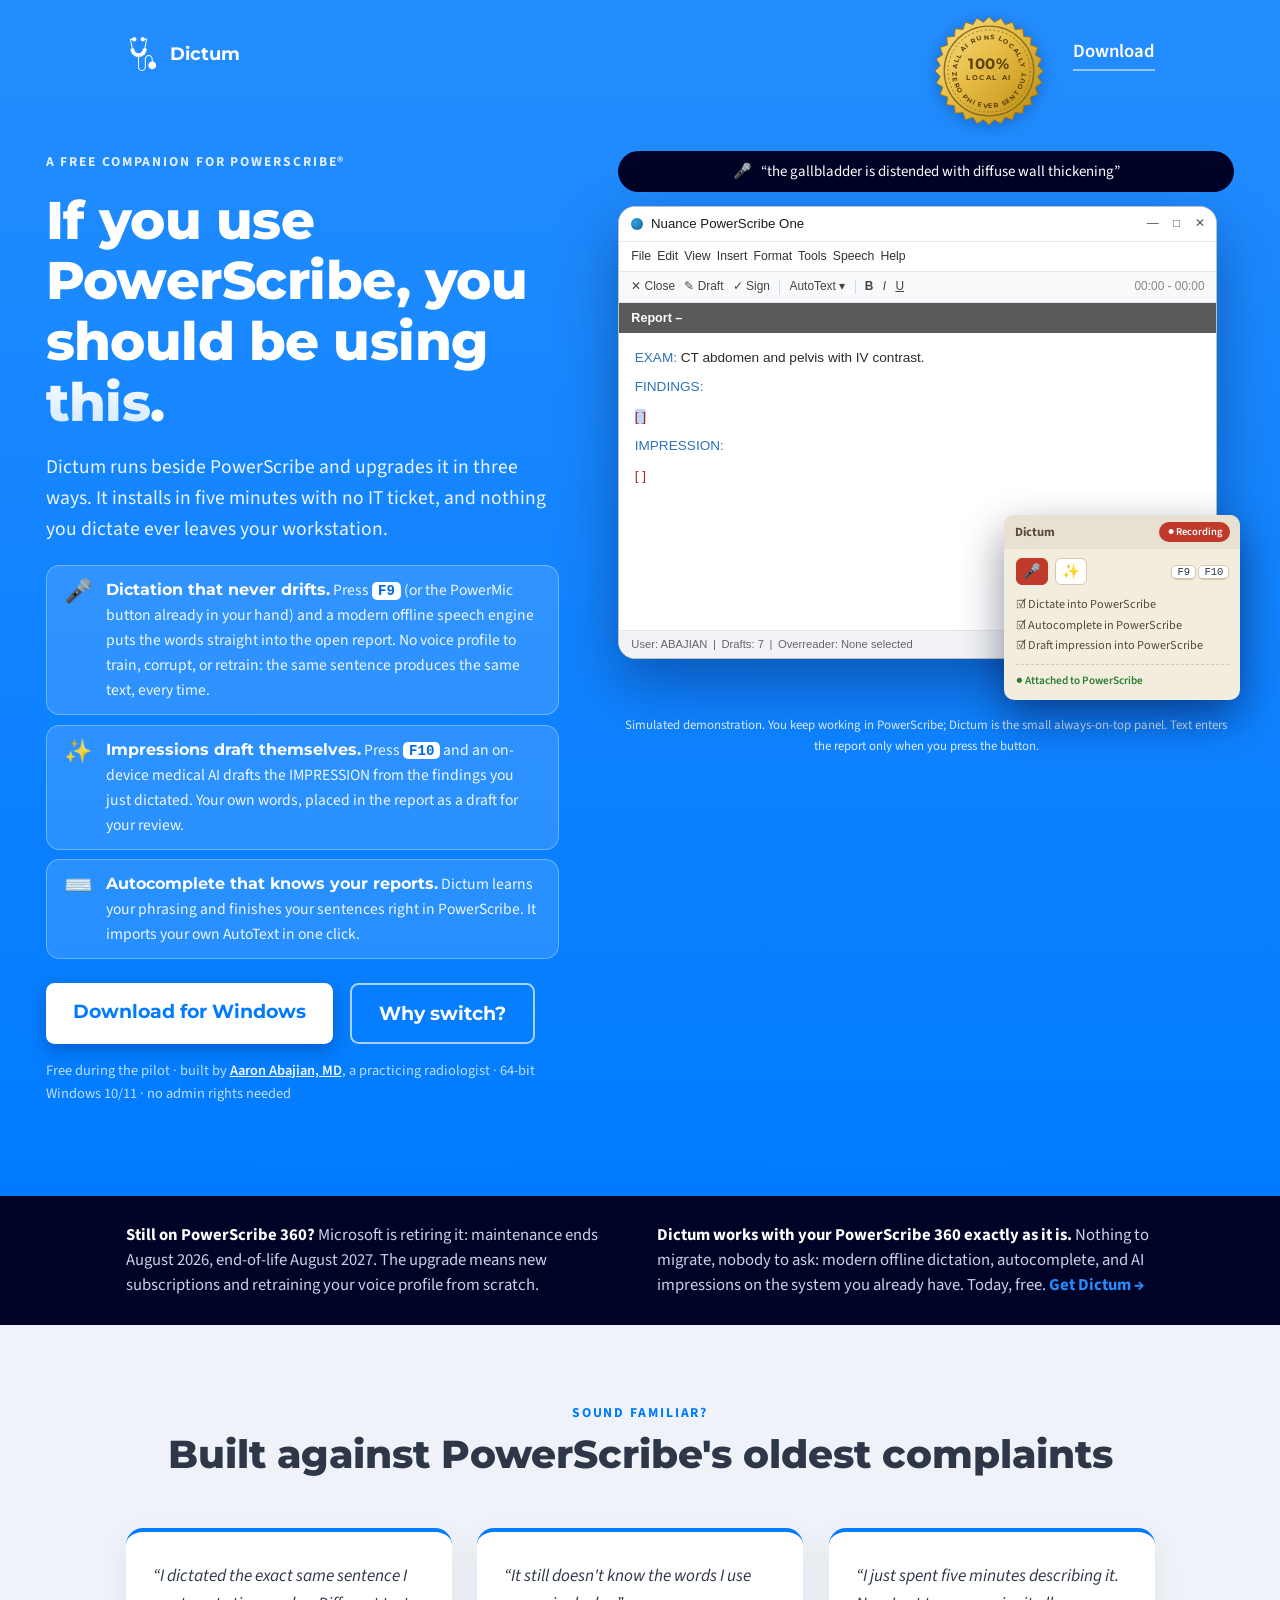
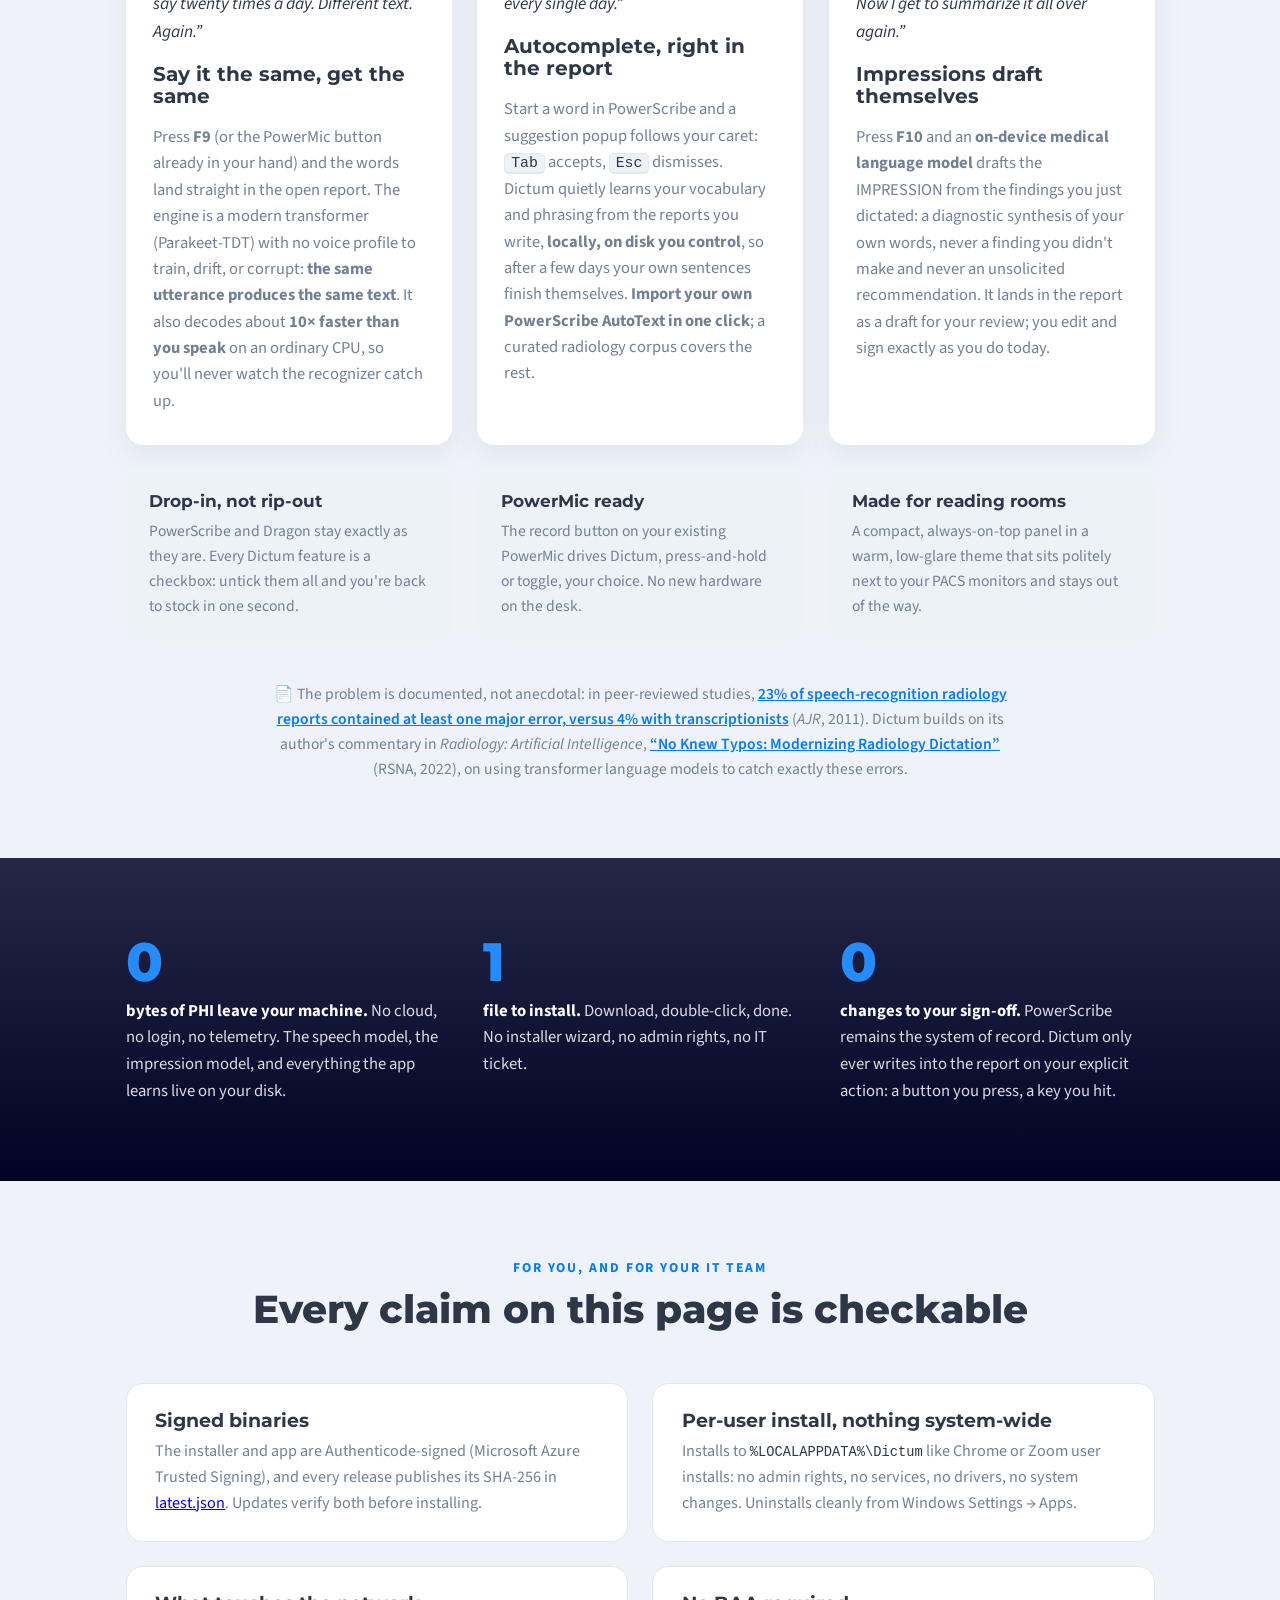
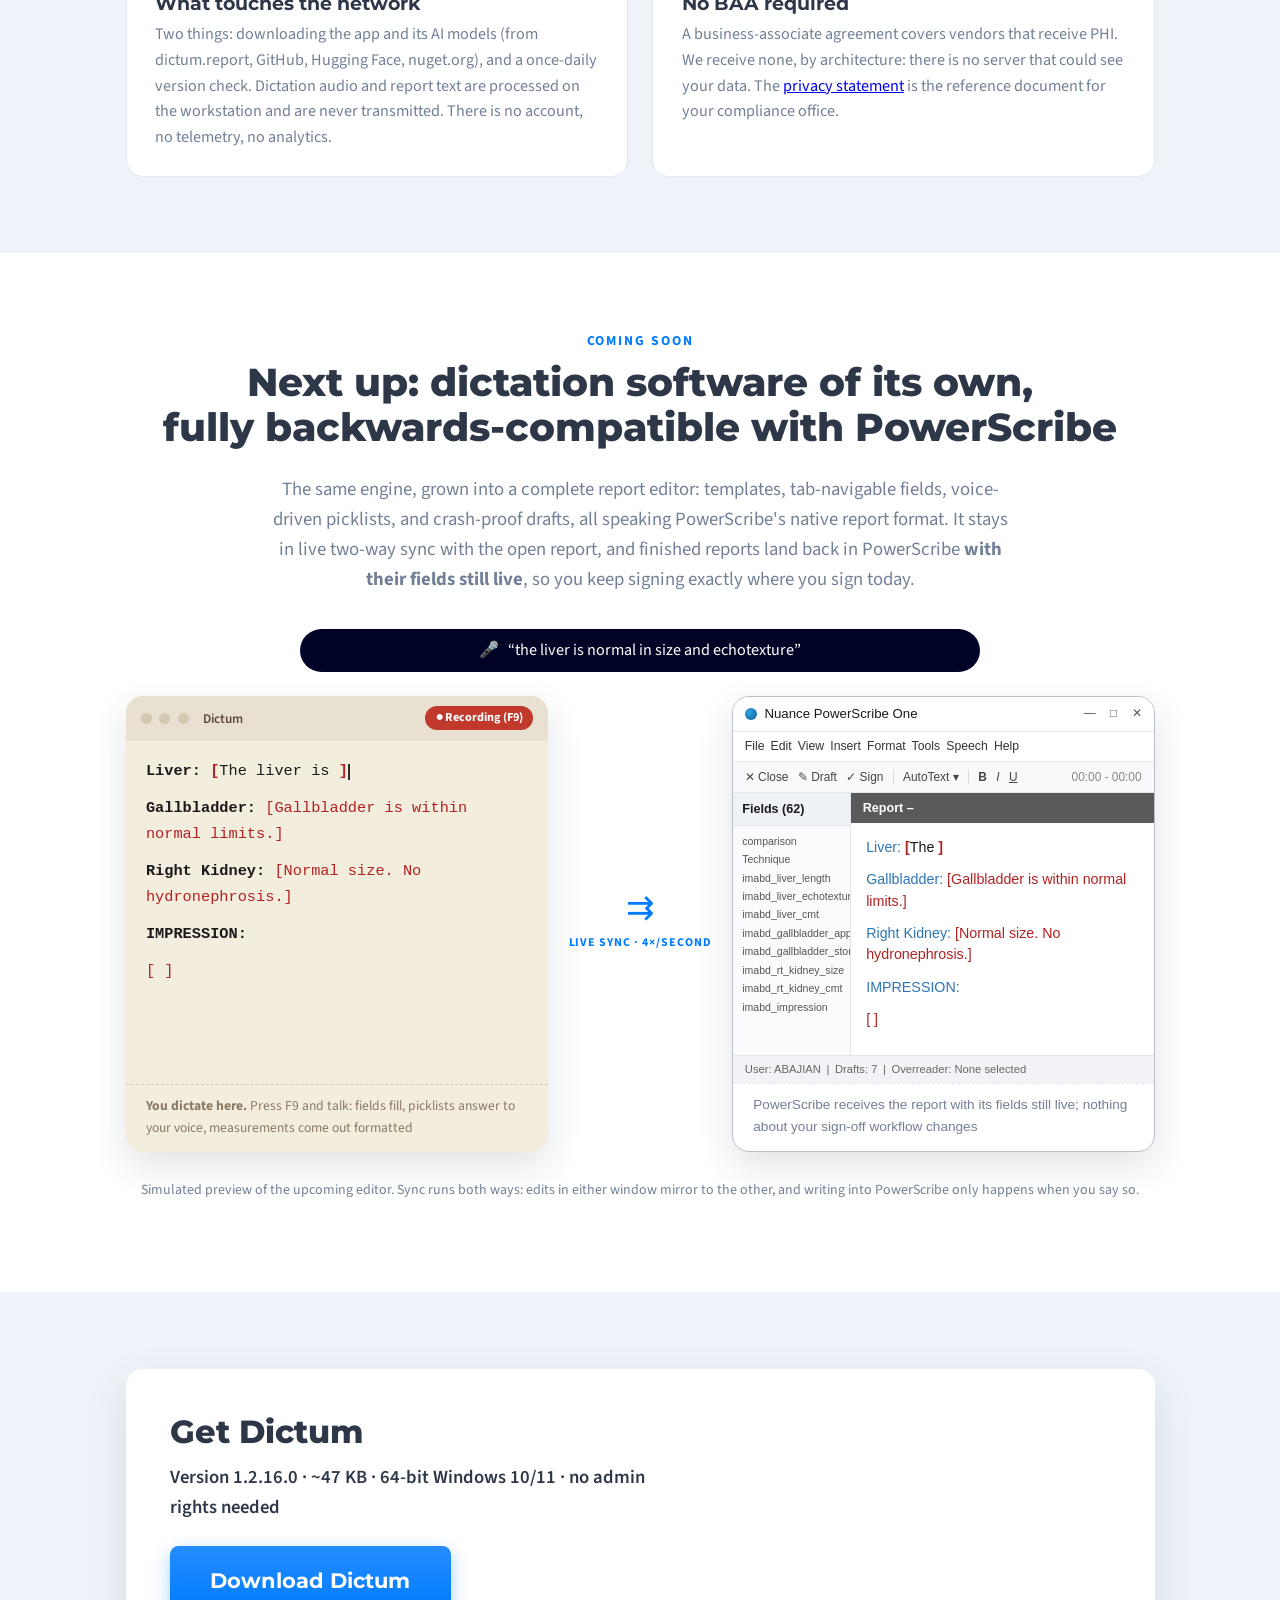
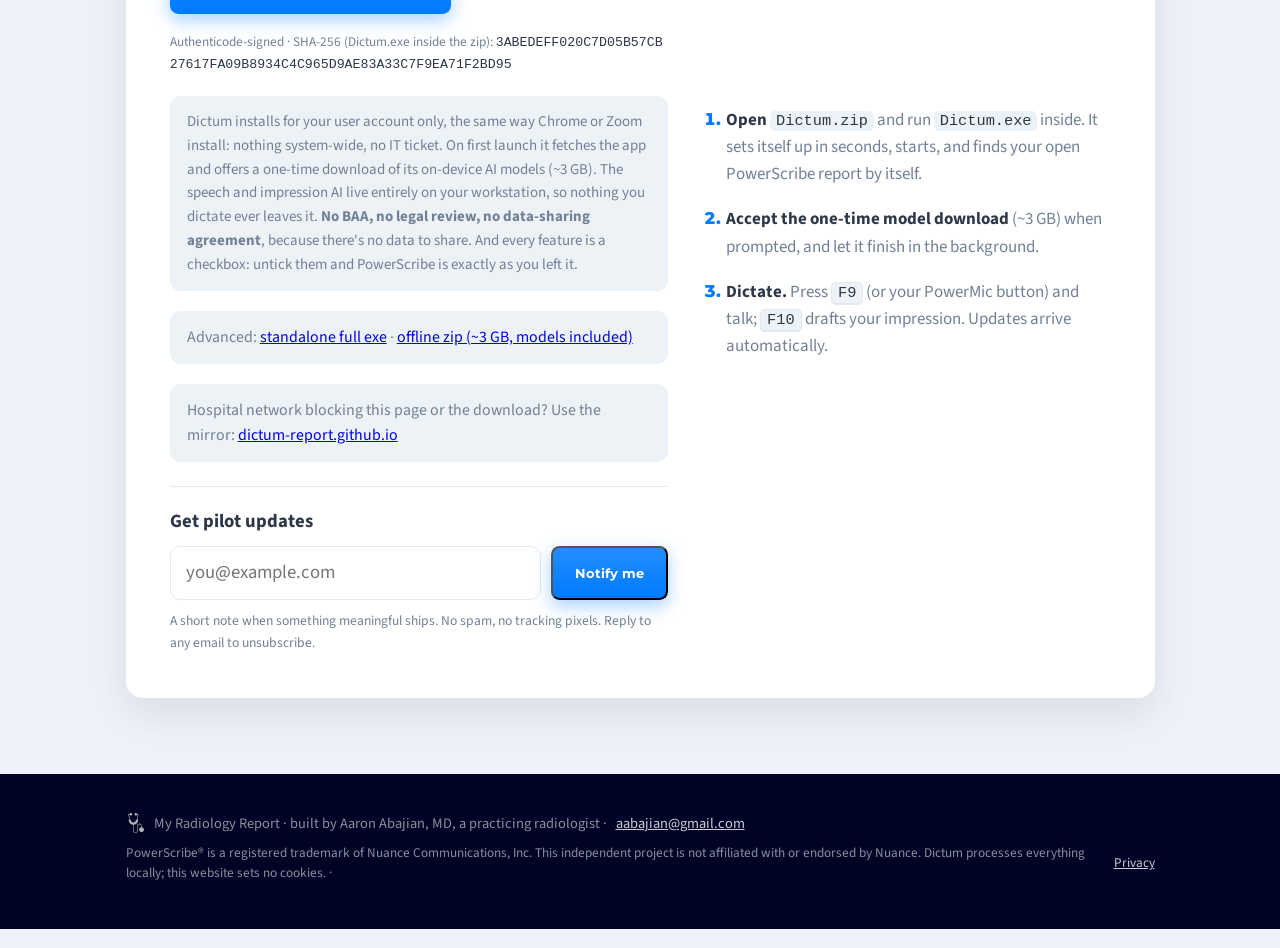
==== commit 98dfae75: "Deploy site mirror 2026-07-09" ====
--- a/index.html
+++ b/index.html
@@ -30,7 +30,7 @@
                 <span>Dictum</span>
             </a>
             <div class="hero-nav-right">
-                <div class="hipaa-seal" title="Dictum runs all AI models locally &mdash; zero PHI is ever sent out. No BAA needed: we never receive your data.">
+                <div class="hipaa-seal" title="Dictum runs all AI models locally. Zero PHI is ever sent out, and no BAA is needed: we never receive your data.">
                     <svg viewBox="0 0 120 120" role="img"
                          aria-label="100% local AI: all AI runs locally, zero PHI ever sent out">
                         <defs>
@@ -66,32 +66,35 @@
             <p class="kicker">A free companion for PowerScribe&reg;</p>
             <h1>If you use PowerScribe, you should be using <em>this</em>.</h1>
             <p class="lede">
-                Dictum runs beside PowerScribe and upgrades it in three ways &mdash;
-                installed in five minutes, no IT ticket, and nothing you dictate ever
-                leaves your workstation.
+                Dictum runs beside PowerScribe and upgrades it in three ways.
+                It installs in five minutes with no IT ticket, and nothing you dictate
+                ever leaves your workstation.
             </p>
             <ul class="hero-points">
                 <li><span class="hp-icon">&#127908;</span>
                     <p><strong>Dictation that never drifts.</strong>
-                        Press <kbd>F9</kbd> &mdash; or the PowerMic button already in your
-                        hand &mdash; and a modern offline speech engine puts the words straight
+                        Press <kbd>F9</kbd> (or the PowerMic button already in your hand)
+                        and a modern offline speech engine puts the words straight
                         into the open report. No voice profile to train, corrupt, or retrain:
                         the same sentence produces the same text, every time.</p></li>
                 <li><span class="hp-icon">&#10024;</span>
                     <p><strong>Impressions draft themselves.</strong>
                         Press <kbd>F10</kbd> and an on-device medical AI drafts the IMPRESSION
-                        from the findings you just dictated &mdash; your own words, placed in
+                        from the findings you just dictated. Your own words, placed in
                         the report as a draft for your review.</p></li>
                 <li><span class="hp-icon">&#9000;&#65039;</span>
                     <p><strong>Autocomplete that knows your reports.</strong>
                         Dictum learns your phrasing and finishes your sentences right in
-                        PowerScribe &mdash; and imports your own AutoText in one click.</p></li>
+                        PowerScribe. It imports your own AutoText in one click.</p></li>
             </ul>
             <div class="hero-actions">
                 <a class="btn btn-light-solid" href="#download">Download for Windows</a>
                 <a class="btn btn-ghost" href="#why">Why switch?</a>
             </div>
-            <p class="hero-fineprint">Free during the pilot &middot; built by a practicing radiologist &middot; 64-bit Windows 10/11 &middot; no admin rights needed</p>
+            <p class="hero-fineprint">Free during the pilot &middot; built by
+                <a class="author-link" href="https://pubs.rsna.org/doi/10.1148/ryai.220105"
+                   target="_blank" rel="noopener">Aaron Abajian, MD</a>, a practicing radiologist
+                &middot; 64-bit Windows 10/11 &middot; no admin rights needed</p>
         </div>
 
         <!-- Minimal-mode demo: you work in PowerScribe; Dictum is the small panel -->
@@ -139,7 +142,7 @@
                     </div>
                 </div>
             </div>
-            <p class="demo-caption">Simulated demonstration. You keep working in PowerScribe — Dictum is the
+            <p class="demo-caption">Simulated demonstration. You keep working in PowerScribe; Dictum is the
                 small always-on-top panel. Text enters the report only when you press the button.</p>
         </div>
         </div>
@@ -148,12 +151,12 @@
     <!-- ============================== PS360 end-of-life strip ============================== -->
     <section id="eol" class="eol-strip">
         <div class="container eol-inner">
-            <p class="eol-lead"><strong>Still on PowerScribe 360?</strong> Microsoft is retiring it —
-                maintenance ends August&nbsp;2026, end-of-life August&nbsp;2027 — and the upgrade
+            <p class="eol-lead"><strong>Still on PowerScribe 360?</strong> Microsoft is retiring it:
+                maintenance ends August&nbsp;2026, end-of-life August&nbsp;2027. The upgrade
                 means new subscriptions and retraining your voice profile from scratch.</p>
             <p class="eol-action"><strong>Dictum works with your PowerScribe&nbsp;360 exactly as it is.</strong>
                 Nothing to migrate, nobody to ask: modern offline dictation, autocomplete, and AI
-                impressions on the system you already have — today, free.
+                impressions on the system you already have. Today, free.
                 <a href="#download">Get Dictum&nbsp;&rarr;</a></p>
         </div>
     </section>
@@ -168,21 +171,21 @@
                 <article class="pain-card">
                     <p class="pain-quote">&ldquo;I dictated the exact same sentence I say twenty times a day. Different text. Again.&rdquo;</p>
                     <h3>Say it the same, get the same</h3>
-                    <p>Press <strong>F9</strong> — or the PowerMic button already in your hand — and the
+                    <p>Press <strong>F9</strong> (or the PowerMic button already in your hand) and the
                         words land straight in the open report. The engine is a modern transformer
                         (Parakeet-TDT) with no voice profile to train, drift, or corrupt:
-                        <strong>the same utterance produces the same text</strong>. And it decodes
-                        about <strong>10&times; faster than you speak</strong> on an ordinary CPU —
-                        you'll never watch the recognizer catch up.</p>
+                        <strong>the same utterance produces the same text</strong>. It also decodes
+                        about <strong>10&times; faster than you speak</strong> on an ordinary CPU,
+                        so you'll never watch the recognizer catch up.</p>
                 </article>
 
                 <article class="pain-card">
                     <p class="pain-quote">&ldquo;It still doesn't know the words I use every single day.&rdquo;</p>
                     <h3>Autocomplete, right in the report</h3>
-                    <p>Start a word in PowerScribe and a suggestion popup follows your caret —
+                    <p>Start a word in PowerScribe and a suggestion popup follows your caret:
                         <kbd>Tab</kbd> accepts, <kbd>Esc</kbd> dismisses. Dictum quietly learns your
-                        vocabulary and phrasing from the reports you write — <strong>locally, on disk you
-                        control</strong> — so after a few days your own sentences finish themselves.
+                        vocabulary and phrasing from the reports you write, <strong>locally, on disk you
+                        control</strong>, so after a few days your own sentences finish themselves.
                         <strong>Import your own PowerScribe AutoText in one click</strong>; a curated
                         radiology corpus covers the rest.</p>
                 </article>
@@ -191,7 +194,7 @@
                     <p class="pain-quote">&ldquo;I just spent five minutes describing it. Now I get to summarize it all over again.&rdquo;</p>
                     <h3>Impressions draft themselves</h3>
                     <p>Press <strong>F10</strong> and an <strong>on-device medical language model</strong>
-                        drafts the IMPRESSION from the findings you just dictated — a diagnostic synthesis
+                        drafts the IMPRESSION from the findings you just dictated: a diagnostic synthesis
                         of your own words, never a finding you didn't make and never an unsolicited
                         recommendation. It lands in the report as a draft for your review; you edit and
                         sign exactly as you do today.</p>
@@ -201,12 +204,12 @@
             <div class="card-row secondary-row">
                 <article class="mini-card">
                     <h4>Drop-in, not rip-out</h4>
-                    <p>PowerScribe and Dragon stay exactly as they are. Every Dictum feature is a checkbox —
+                    <p>PowerScribe and Dragon stay exactly as they are. Every Dictum feature is a checkbox:
                         untick them all and you're back to stock in one second.</p>
                 </article>
                 <article class="mini-card">
                     <h4>PowerMic ready</h4>
-                    <p>The record button on your existing PowerMic drives Dictum — press-and-hold or
+                    <p>The record button on your existing PowerMic drives Dictum, press-and-hold or
                         toggle, your choice. No new hardware on the desk.</p>
                 </article>
                 <article class="mini-card">
@@ -221,9 +224,9 @@
                 <a href="https://ajronline.org/doi/abs/10.2214/AJR.11.6691" target="_blank" rel="noopener">
                 23% of speech-recognition radiology reports contained at least one major error,
                 versus 4% with transcriptionists</a> (<em>AJR</em>, 2011). Dictum builds on its
-                author's commentary in <em>Radiology: Artificial Intelligence</em> —
+                author's commentary in <em>Radiology: Artificial Intelligence</em>,
                 <a href="https://pubs.rsna.org/doi/10.1148/ryai.220105" target="_blank" rel="noopener">
-                    &ldquo;No Knew Typos: Modernizing Radiology Dictation&rdquo;</a> (RSNA, 2022) —
+                    &ldquo;No Knew Typos: Modernizing Radiology Dictation&rdquo;</a> (RSNA, 2022),
                 on using transformer language models to catch exactly these errors.
             </p>
         </div>
@@ -245,8 +248,45 @@
             <div class="trust-item">
                 <div class="trust-num">0</div>
                 <p><strong>changes to your sign-off.</strong> PowerScribe remains the system of record.
-                    Dictum only ever writes into the report on your explicit action — a button you press,
+                    Dictum only ever writes into the report on your explicit action: a button you press,
                     a key you hit.</p>
+            </div>
+        </div>
+    </section>
+
+    <!-- ============================== Security spec (IT-reviewable) ============================== -->
+    <section id="security">
+        <div class="container">
+            <p class="section-kicker">For you, and for your IT team</p>
+            <h2 class="section-title">Every claim on this page is checkable</h2>
+            <div class="spec-grid">
+                <div class="spec-item">
+                    <h4>Signed binaries</h4>
+                    <p>The installer and app are Authenticode-signed (Microsoft Azure Trusted
+                        Signing), and every release publishes its SHA-256 in
+                        <a href="downloads/latest.json">latest.json</a>. Updates verify both
+                        before installing.</p>
+                </div>
+                <div class="spec-item">
+                    <h4>Per-user install, nothing system-wide</h4>
+                    <p>Installs to <code>%LOCALAPPDATA%\Dictum</code> like Chrome or Zoom user
+                        installs: no admin rights, no services, no drivers, no system changes.
+                        Uninstalls cleanly from Windows Settings &rarr; Apps.</p>
+                </div>
+                <div class="spec-item">
+                    <h4>What touches the network</h4>
+                    <p>Two things: downloading the app and its AI models (from dictum.report,
+                        GitHub, Hugging Face, nuget.org), and a once-daily version check.
+                        Dictation audio and report text are processed on the workstation and
+                        are never transmitted. There is no account, no telemetry, no analytics.</p>
+                </div>
+                <div class="spec-item">
+                    <h4>No BAA required</h4>
+                    <p>A business-associate agreement covers vendors that receive PHI. We
+                        receive none, by architecture: there is no server that could see your
+                        data. The <a href="privacy.html">privacy statement</a> is the reference
+                        document for your compliance office.</p>
+                </div>
             </div>
         </div>
     </section>
@@ -255,9 +295,9 @@
     <section id="coming-soon" class="bg-white-section">
         <div class="container">
             <p class="section-kicker">Coming soon</p>
-            <h2 class="section-title">Next up: dictation software of its own —<br>fully backwards-compatible with PowerScribe</h2>
+            <h2 class="section-title">Next up: dictation software of its own,<br>fully backwards-compatible with PowerScribe</h2>
             <p class="demo-lede">The same engine, grown into a complete report editor: templates,
-                tab-navigable fields, voice-driven picklists, and crash-proof drafts — speaking
+                tab-navigable fields, voice-driven picklists, and crash-proof drafts, all speaking
                 PowerScribe's native report format. It stays in live two-way sync with the open report,
                 and finished reports land back in PowerScribe <strong>with their fields still
                 live</strong>, so you keep signing exactly where you sign today.</p>
@@ -272,7 +312,7 @@
                         <span class="mic-chip">&#9679; Recording (F9)</span>
                     </div>
                     <div class="demo-body warm" id="demo-plugin"></div>
-                    <div class="demo-label"><strong>You dictate here</strong> — press F9 and talk: fields fill,
+                    <div class="demo-label"><strong>You dictate here.</strong> Press F9 and talk: fields fill,
                         picklists answer to your voice, measurements come out formatted</div>
                 </div>
 
@@ -310,11 +350,11 @@
                         </div>
                     </div>
                     <div class="ps1-statusbar">User: ABAJIAN&ensp;&#124;&ensp;Drafts: 7&ensp;&#124;&ensp;Overreader: None selected</div>
-                    <div class="demo-label">PowerScribe receives the report with its fields still live —
+                    <div class="demo-label">PowerScribe receives the report with its fields still live;
                         nothing about your sign-off workflow changes</div>
                 </div>
             </div>
-            <p class="demo-caption">Simulated preview of the upcoming editor. Sync runs both ways — edits in
+            <p class="demo-caption">Simulated preview of the upcoming editor. Sync runs both ways: edits in
                 either window mirror to the other, and writing into PowerScribe only happens when you say so.</p>
         </div>
     </section>
@@ -333,14 +373,15 @@
                     <a id="dl-button" class="btn btn-primary btn-xl" href="downloads/Dictum.zip">
                         Download&nbsp;Dictum
                     </a>
-                    <p class="dl-hash">SHA-256 (Dictum.exe inside the zip): <code id="dl-sha">published in downloads/latest.json</code></p>
+                    <p class="dl-hash">Authenticode-signed &middot; SHA-256 (Dictum.exe inside the zip):
+                        <code id="dl-sha">published in downloads/latest.json</code></p>
                     <p class="dl-note">
-                        Dictum installs for your user account only — nothing system-wide, no IT
-                        ticket, the same way Chrome or Zoom install. On first launch it fetches the
-                        app and offers a one-time download of its on-device AI models (~3&nbsp;GB):
-                        the speech and impression AI live entirely on your workstation, so nothing
+                        Dictum installs for your user account only, the same way Chrome or Zoom
+                        install: nothing system-wide, no IT ticket. On first launch it fetches the
+                        app and offers a one-time download of its on-device AI models (~3&nbsp;GB).
+                        The speech and impression AI live entirely on your workstation, so nothing
                         you dictate ever leaves it. <strong>No BAA, no legal review, no data-sharing
-                        agreement</strong> — there's no data to share. And every feature is a
+                        agreement</strong>, because there's no data to share. And every feature is a
                         checkbox: untick them and PowerScribe is exactly as you left it.
                     </p>
                     <p class="dl-note" style="font-size:.85em">
@@ -362,12 +403,12 @@
                             <button type="submit" class="btn btn-primary subscribe-btn">Notify me</button>
                         </div>
                         <p class="subscribe-note" id="subscribe-note">A short note when something
-                            meaningful ships. No spam, no tracking pixels — reply to any email to
+                            meaningful ships. No spam, no tracking pixels. Reply to any email to
                             unsubscribe.</p>
                     </form>
                 </div>
                 <ol class="install-steps">
-                    <li><strong>Open</strong> <code>Dictum.zip</code> and run <code>Dictum.exe</code> inside — it sets itself up in seconds and starts. It finds your open PowerScribe report by itself.</li>
+                    <li><strong>Open</strong> <code>Dictum.zip</code> and run <code>Dictum.exe</code> inside. It sets itself up in seconds, starts, and finds your open PowerScribe report by itself.</li>
                     <li><strong>Accept the one-time model download</strong> (~3&nbsp;GB) when prompted, and let it finish in the background.</li>
                     <li><strong>Dictate.</strong> Press <kbd>F9</kbd> (or your PowerMic button) and talk; <kbd>F10</kbd> drafts your impression. Updates arrive automatically.</li>
                 </ol>
@@ -380,7 +421,8 @@
         <div class="container footer-inner">
             <p>
                 <img src="media/logo.svg" alt="" width="20" height="20">
-                My Radiology Report &middot; built by a practicing radiologist
+                My Radiology Report &middot; built by Aaron Abajian, MD, a practicing radiologist
+                &middot; <a href="mailto:aabajian@gmail.com">aabajian@gmail.com</a>
             </p>
             <p class="footer-small">
                 PowerScribe&reg; is a registered trademark of Nuance Communications, Inc.
@@ -404,7 +446,7 @@
                 e.preventDefault();
                 const email = form.email.value.trim();
                 if (!email || !/^\S+@\S+\.\S+$/.test(email)) {
-                    note.textContent = 'That doesn’t look like an email address — mind checking it?';
+                    note.textContent = 'That doesn’t look like an email address. Mind checking it?';
                     return;
                 }
                 const btn = form.querySelector('button');
@@ -418,10 +460,10 @@
                     });
                     const data = await res.json();
                     if (data.ok) {
-                        form.innerHTML = '<p class="subscribe-done">You’re on the list — thanks. ' +
+                        form.innerHTML = '<p class="subscribe-done">You’re on the list. ' +
                             'A short note when something meaningful ships.</p>';
                     } else {
-                        note.textContent = data.error || 'Something went wrong — please try again.';
+                        note.textContent = data.error || 'Something went wrong. Please try again.';
                         btn.disabled = false; btn.textContent = 'Notify me';
                     }
                 } catch (err) {
@@ -545,7 +587,7 @@
                 }
 
                 // 3: autocomplete follows your caret inside PowerScribe
-                voice.innerHTML = '&#9000;&#65039; or keep typing — autocomplete follows you into PowerScribe';
+                voice.innerHTML = '&#9000;&#65039; or keep typing: autocomplete follows you into PowerScribe';
                 await sleep(700);
                 for (const ch of 'Trace peric') {
                     st.typing += ch;
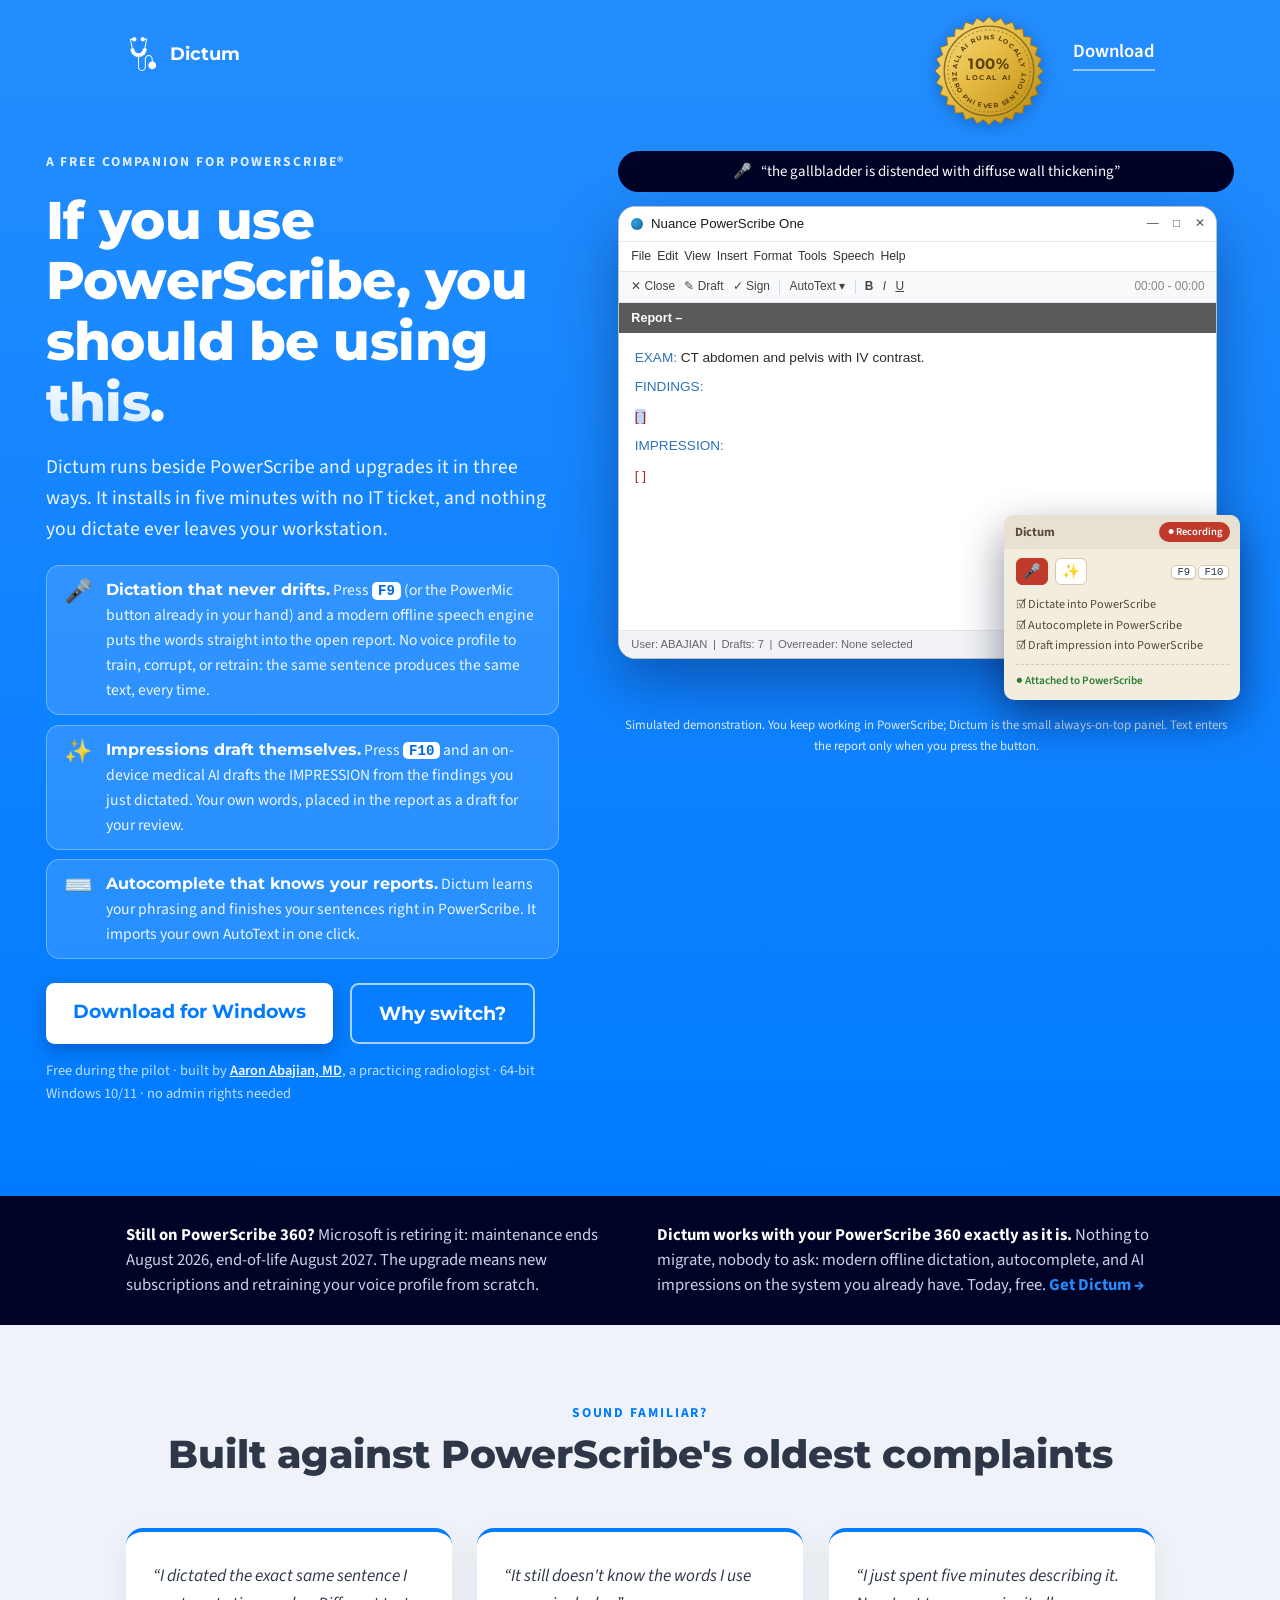
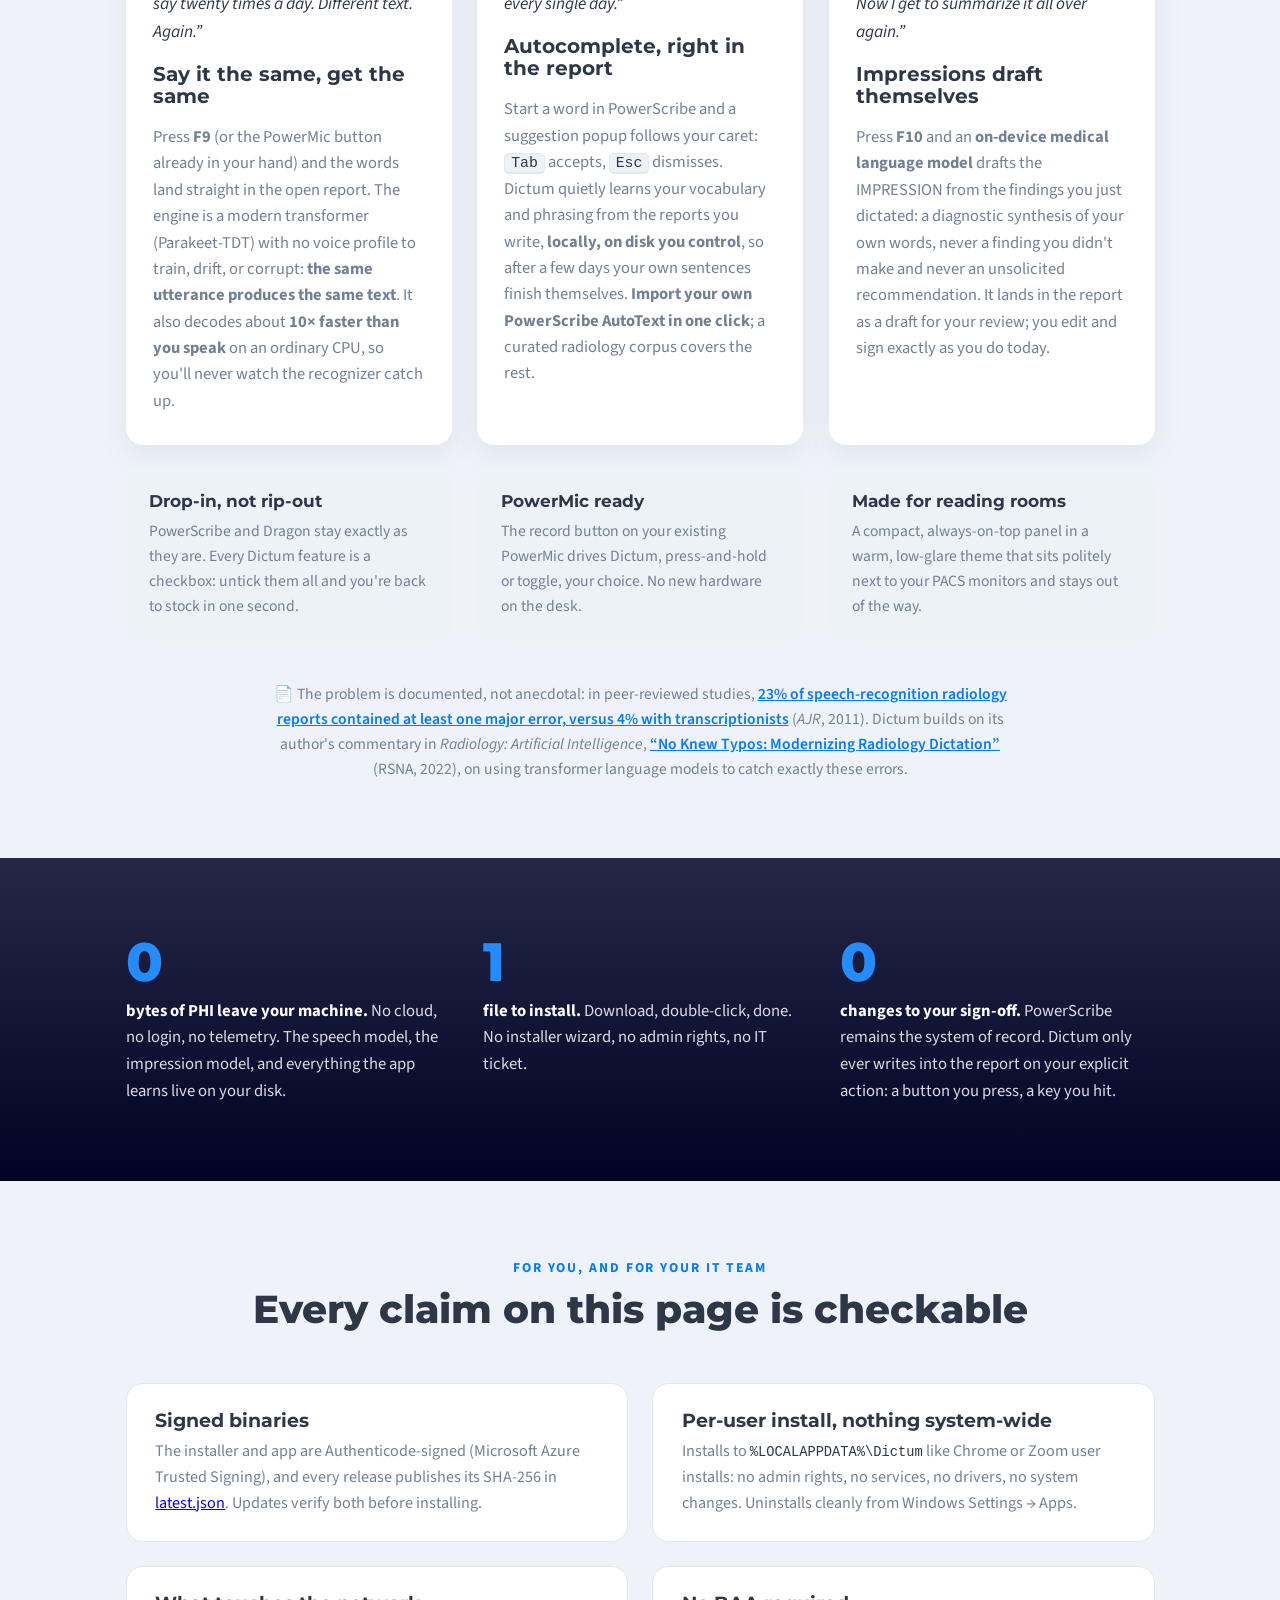
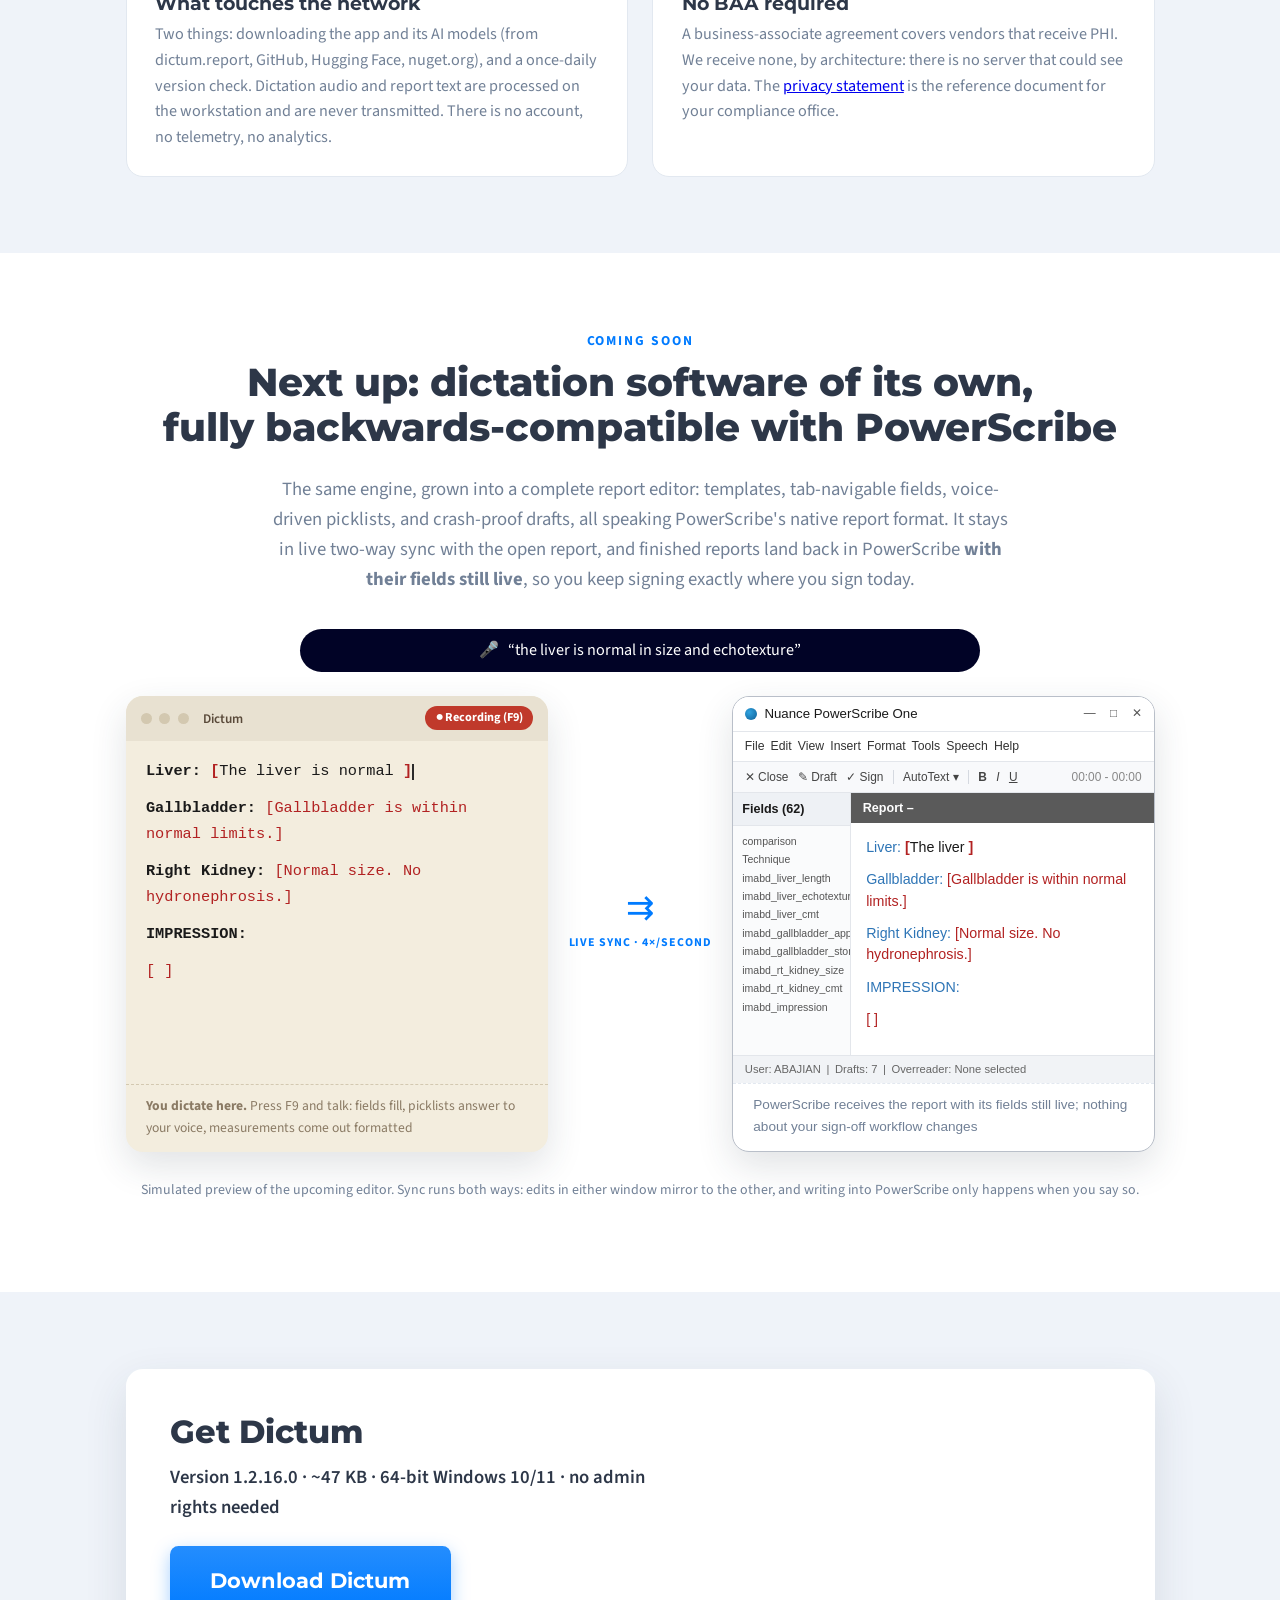
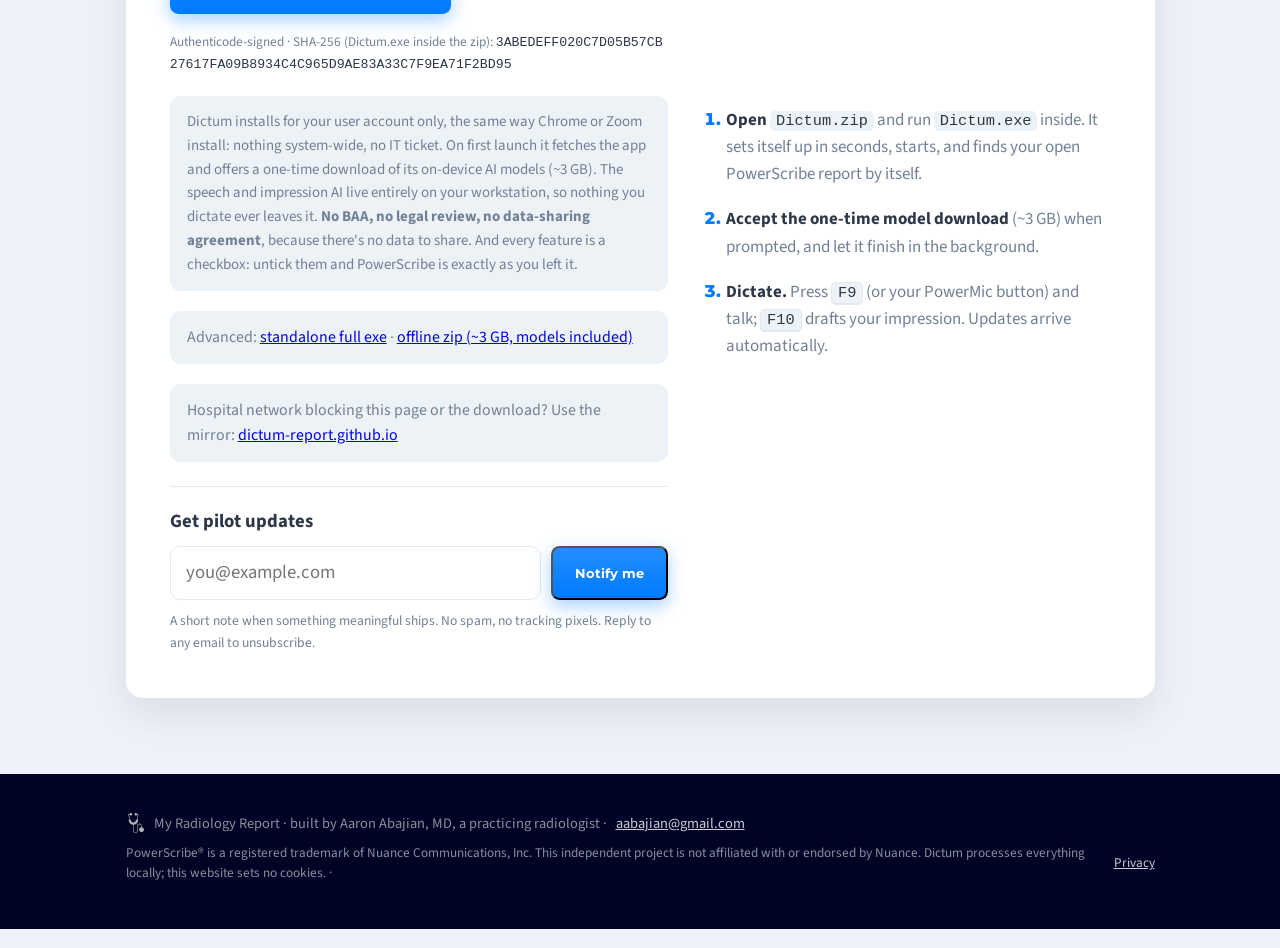
==== commit 4ea31e2e: "Deploy site mirror 2026-07-09" ====
--- a/index.html
+++ b/index.html
@@ -597,7 +597,7 @@
                 st.ac = ['peric<b>holecystic fluid</b>', 'peric<b>ardial effusion</b>', 'peric<b>ecal inflammation</b>'];
                 render('findings');
                 await sleep(1600);
-                voice.innerHTML = '<kbd>Tab</kbd> — accepted';
+                voice.innerHTML = '<kbd>Tab</kbd> accepted';
                 st.ac = null;
                 st.typing = 'Trace pericholecystic fluid.';
                 render('findings');
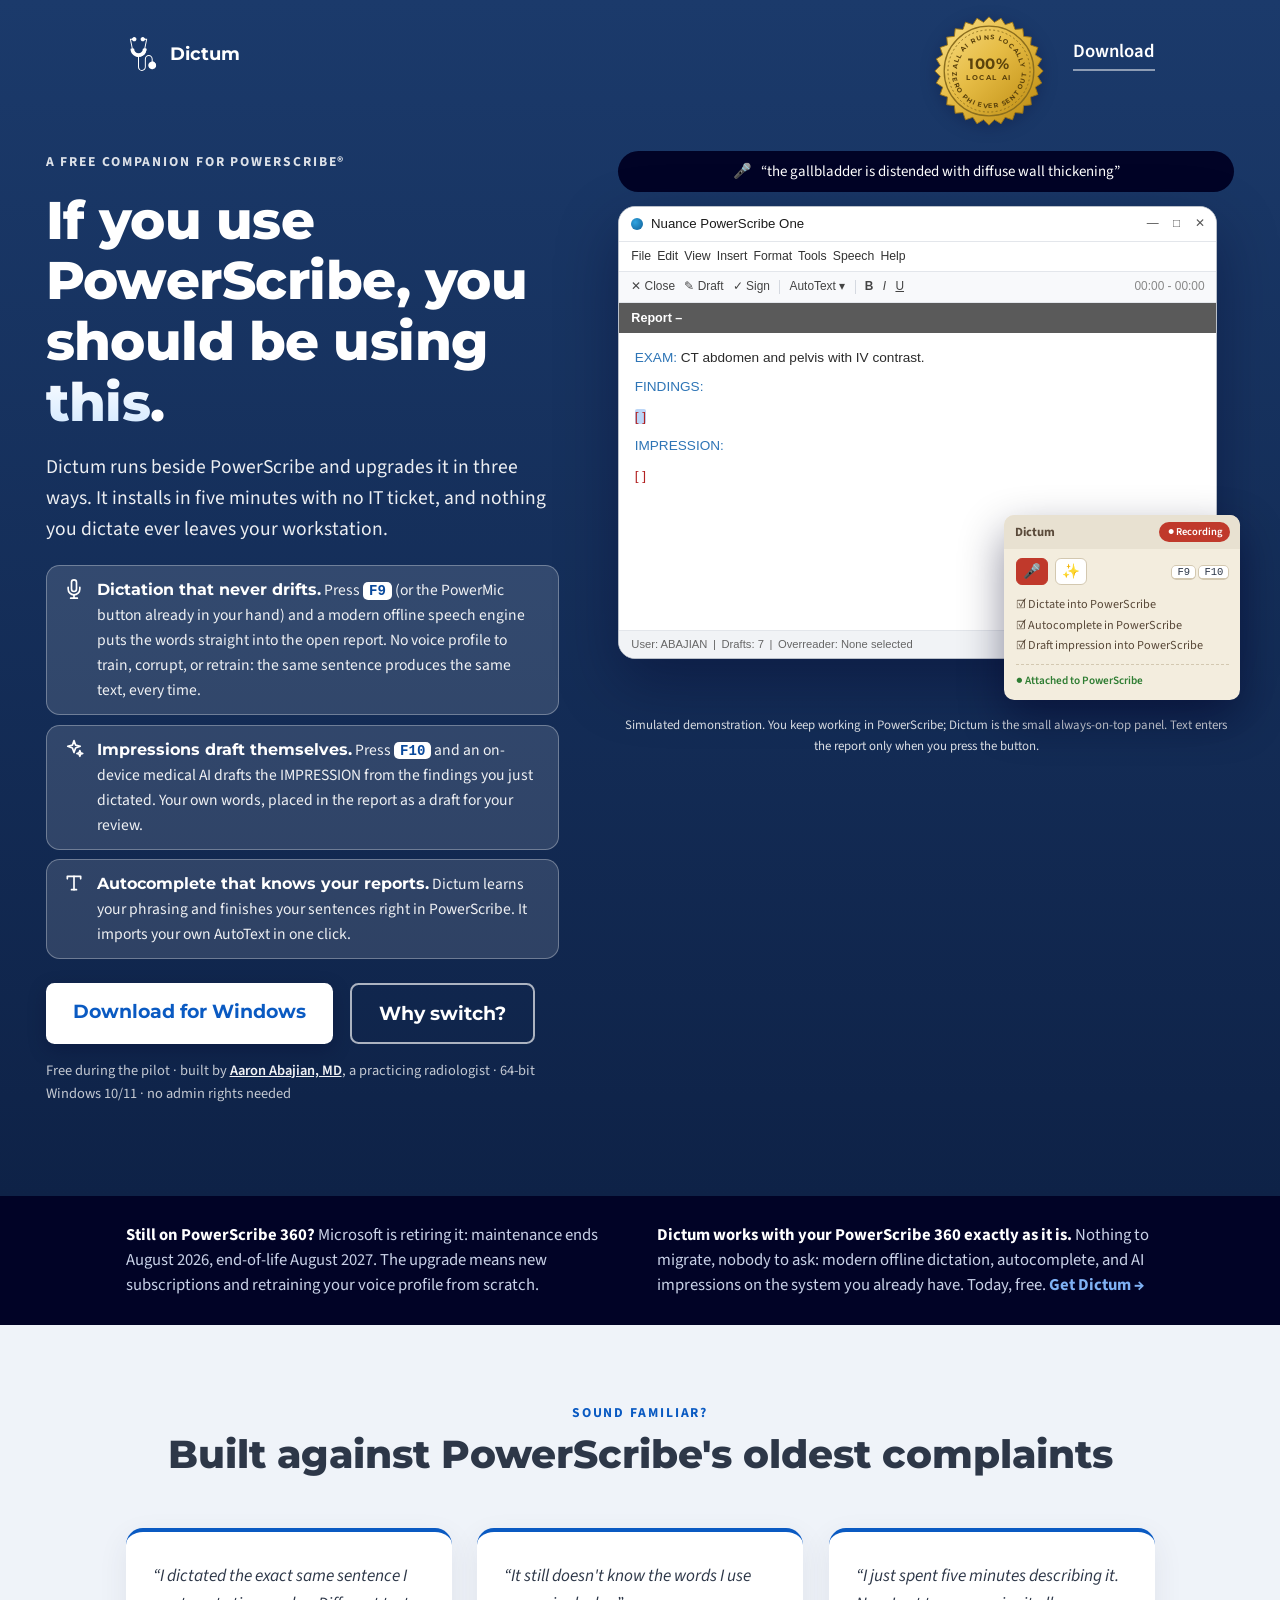
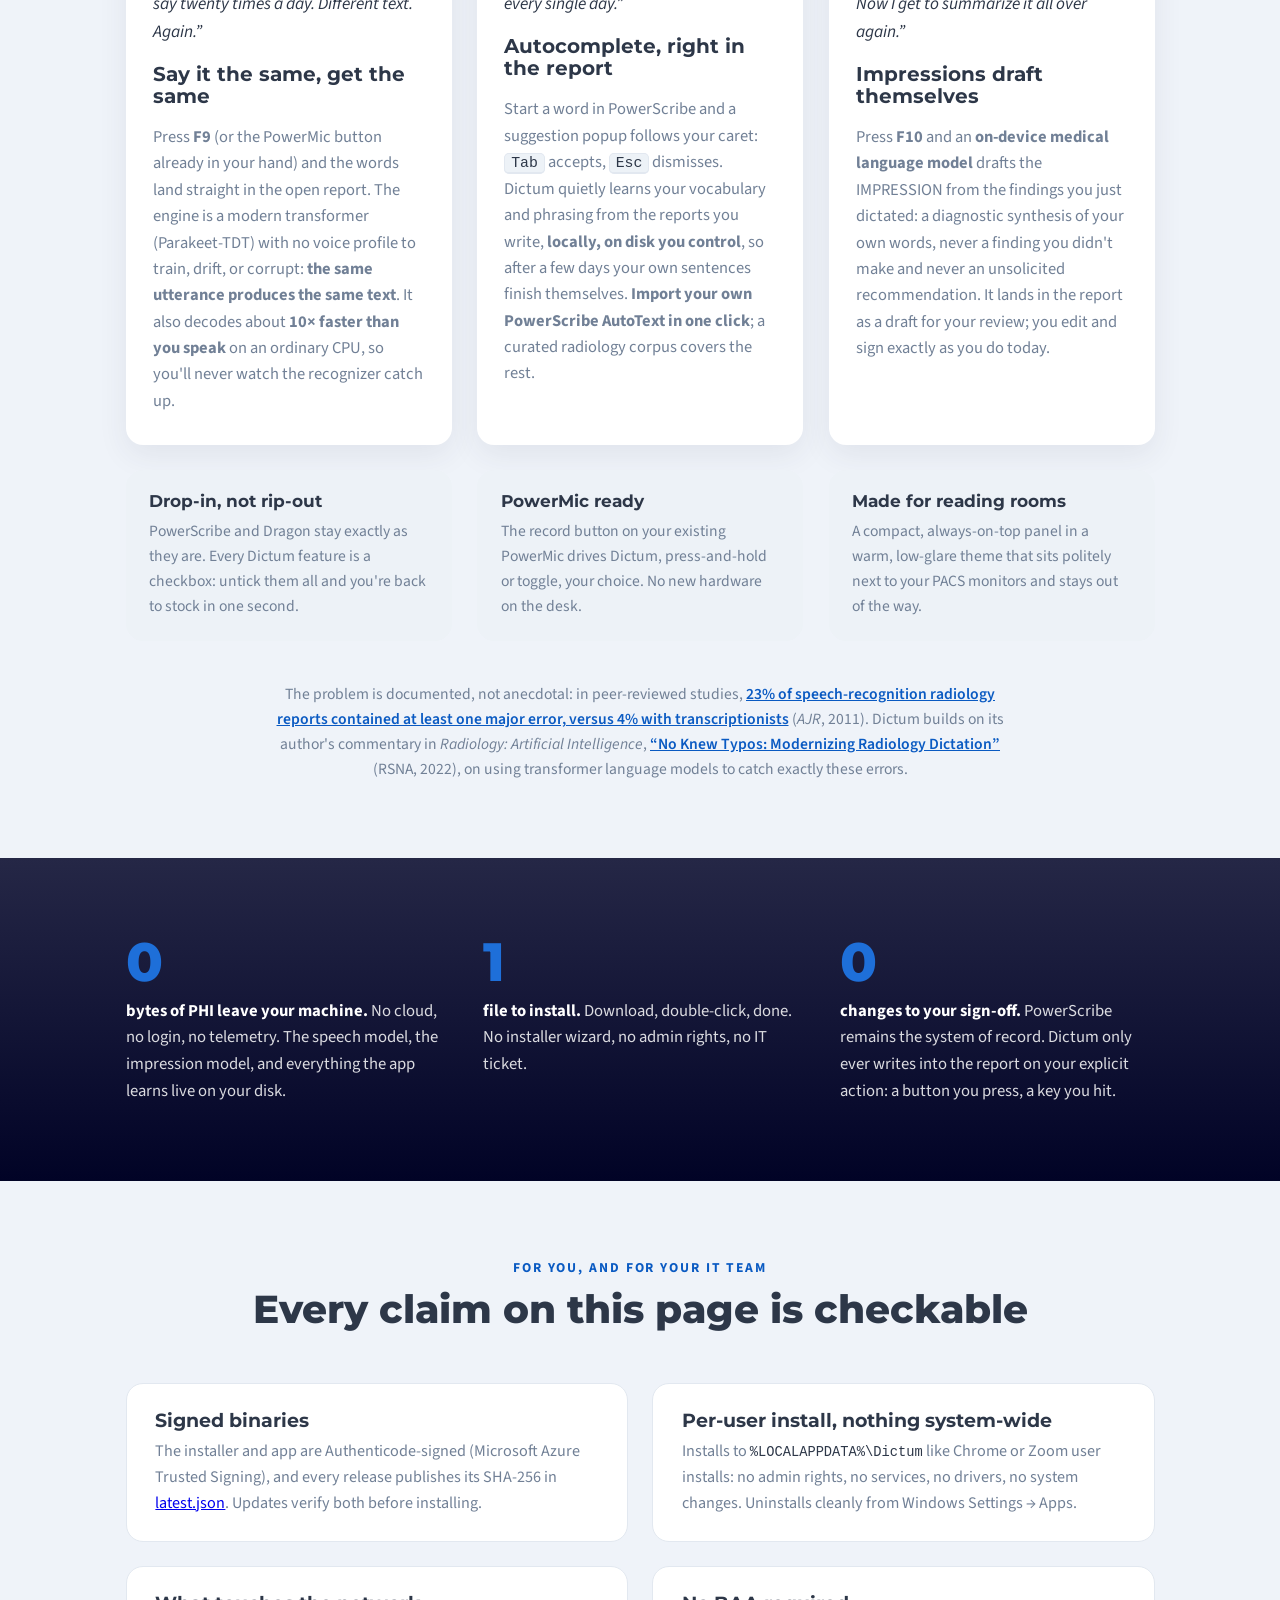
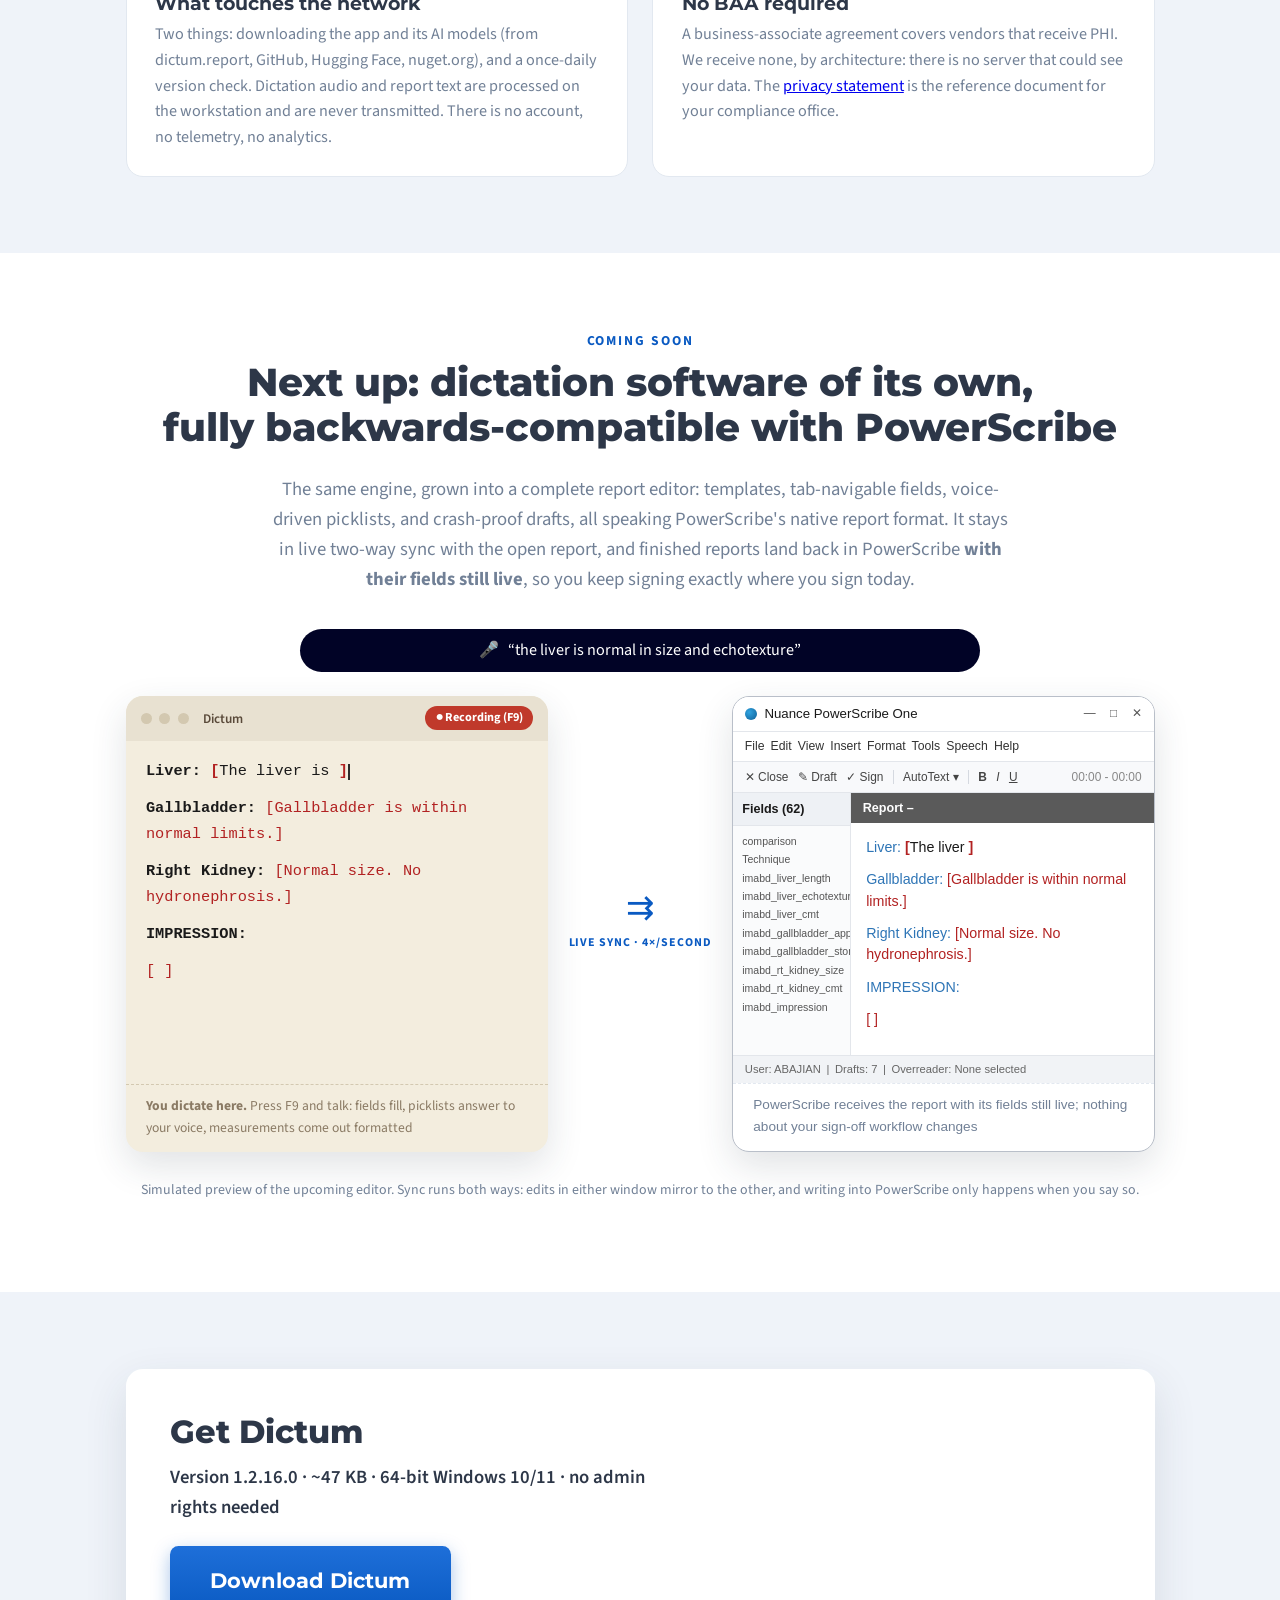
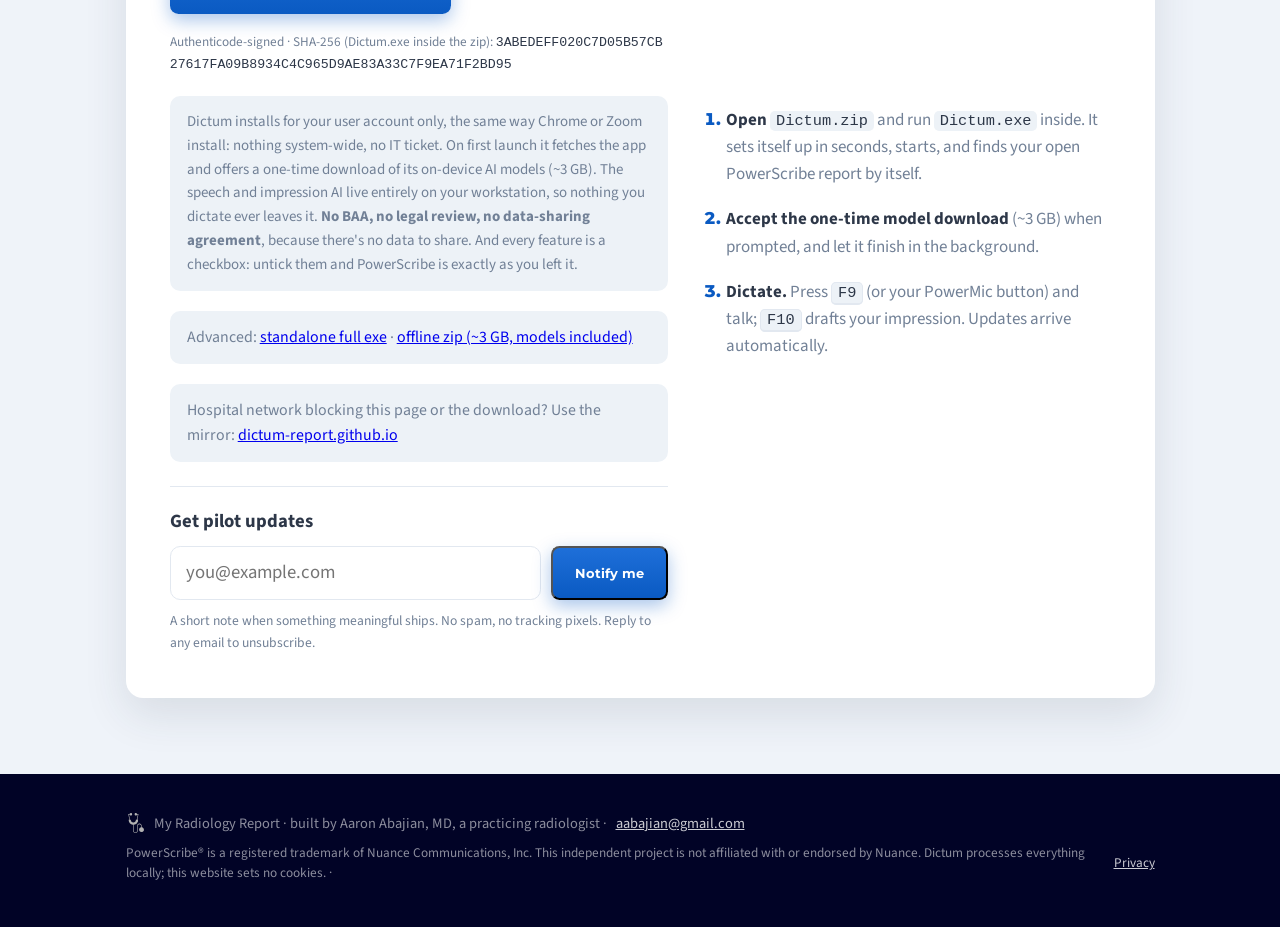
==== commit af2991f0: "Deploy site mirror 2026-07-09" ====
--- a/index.html
+++ b/index.html
@@ -13,9 +13,9 @@
     <link rel="icon" type="image/png" sizes="32x32" href="media/favicon/favicon-32x32.png">
     <link rel="icon" type="image/png" sizes="16x16" href="media/favicon/favicon-16x16.png">
     <link rel="manifest" href="site.webmanifest">
-    <link rel="mask-icon" href="media/favicon/safari-pinned-tab.svg" color="#007bff">
+    <link rel="mask-icon" href="media/favicon/safari-pinned-tab.svg" color="#0a5ac2">
     <meta name="msapplication-TileColor" content="#ffffff">
-    <meta name="theme-color" content="#007bff">
+    <meta name="theme-color" content="#0e2247">
 
     <link rel="stylesheet" href="styles.css">
 </head>
@@ -71,18 +71,18 @@
                 ever leaves your workstation.
             </p>
             <ul class="hero-points">
-                <li><span class="hp-icon">&#127908;</span>
+                <li><span class="hp-icon" aria-hidden="true"><svg viewBox="0 0 24 24" fill="none" stroke="currentColor" stroke-width="2" stroke-linecap="round" stroke-linejoin="round"><path d="M12 1a3 3 0 0 0-3 3v8a3 3 0 0 0 6 0V4a3 3 0 0 0-3-3z"/><path d="M19 10v2a7 7 0 0 1-14 0v-2"/><line x1="12" y1="19" x2="12" y2="23"/><line x1="8" y1="23" x2="16" y2="23"/></svg></span>
                     <p><strong>Dictation that never drifts.</strong>
                         Press <kbd>F9</kbd> (or the PowerMic button already in your hand)
                         and a modern offline speech engine puts the words straight
                         into the open report. No voice profile to train, corrupt, or retrain:
                         the same sentence produces the same text, every time.</p></li>
-                <li><span class="hp-icon">&#10024;</span>
+                <li><span class="hp-icon" aria-hidden="true"><svg viewBox="0 0 24 24" fill="none" stroke="currentColor" stroke-width="2" stroke-linecap="round" stroke-linejoin="round"><path d="M12 3l1.9 5.6L19.5 10l-5.6 1.9L12 17.5l-1.9-5.6L4.5 10l5.6-1.4L12 3z"/><path d="M19 15l.9 2.6L22.5 18.5l-2.6.9L19 22l-.9-2.6L15.5 18.5l2.6-.9L19 15z"/></svg></span>
                     <p><strong>Impressions draft themselves.</strong>
                         Press <kbd>F10</kbd> and an on-device medical AI drafts the IMPRESSION
                         from the findings you just dictated. Your own words, placed in
                         the report as a draft for your review.</p></li>
-                <li><span class="hp-icon">&#9000;&#65039;</span>
+                <li><span class="hp-icon" aria-hidden="true"><svg viewBox="0 0 24 24" fill="none" stroke="currentColor" stroke-width="2" stroke-linecap="round" stroke-linejoin="round"><polyline points="4 7 4 4 20 4 20 7"/><line x1="9" y1="20" x2="15" y2="20"/><line x1="12" y1="4" x2="12" y2="20"/></svg></span>
                     <p><strong>Autocomplete that knows your reports.</strong>
                         Dictum learns your phrasing and finishes your sentences right in
                         PowerScribe. It imports your own AutoText in one click.</p></li>
@@ -220,7 +220,7 @@
             </div>
 
             <p class="research-note">
-                &#128196; The problem is documented, not anecdotal: in peer-reviewed studies,
+                The problem is documented, not anecdotal: in peer-reviewed studies,
                 <a href="https://ajronline.org/doi/abs/10.2214/AJR.11.6691" target="_blank" rel="noopener">
                 23% of speech-recognition radiology reports contained at least one major error,
                 versus 4% with transcriptionists</a> (<em>AJR</em>, 2011). Dictum builds on its
--- a/styles.css
+++ b/styles.css
@@ -0,0 +1,947 @@
+/* Dictum site — theme family descends from the original My Radiology Report site
+   (Source Sans Pro body + Montserrat display, 1rem-radius cards) with a 2026 trust
+   pass: clinical blue #0a5ac2 primary, navy hero, dark navy #010326 secondary. */
+
+@import url("https://fonts.googleapis.com/css?family=Source+Sans+Pro:300,400,600,700&display=swap");
+@import url("https://fonts.googleapis.com/css?family=Montserrat:400,600,700,800&display=swap");
+
+:root {
+    /* clinical blue family: deeper and less saturated than the old Bootstrap
+       default (#007bff), which read as template rather than product */
+    --primary: #0a5ac2;
+    --primary-hi: #1e6fd9;
+    --primary-lo: #08489c;
+    --secondary: #010326;
+    --secondary-hi: #252746;
+    --body-bg: #eff3f9;
+    --card-bg: #ffffff;
+    --well-bg: #edf2f7;
+    --text: #718096;
+    --heading: #2d3748;
+    --light: #e2e8f0;
+    --field-red: #b22222;
+    /* firebrick — the app's actual field color */
+    --radius: 1rem;
+    --font-body: "Source Sans Pro", -apple-system, "Segoe UI", sans-serif;
+    --font-display: "Montserrat", var(--font-body);
+    --font-mono: Consolas, "SFMono-Regular", Menlo, monospace;
+}
+
+* { box-sizing: border-box; }
+
+/* 17px root: every rem-based size on the page (copy, cards, demos) scales up ~6% */
+html { scroll-behavior: smooth; font-size: 106.25%; }
+
+body {
+    margin: 0;
+    font-family: var(--font-body);
+    font-size: 1.1rem;
+    line-height: 1.6;
+    color: var(--text);
+    background-color: var(--body-bg);
+    -webkit-font-smoothing: antialiased;
+}
+
+h1, h2, h3, h4 {
+    font-family: var(--font-display);
+    color: var(--heading);
+    line-height: 1.15;
+    margin: 0 0 .75rem;
+}
+
+.container {
+    max-width: 1080px;
+    margin: 0 auto;
+    padding: 0 1.5rem;
+}
+
+section { padding: 4.5rem 0; }
+
+/* ------------------------------ Buttons ------------------------------ */
+.btn {
+    display: inline-block;
+    font-family: var(--font-display);
+    font-weight: 700;
+    text-decoration: none;
+    border-radius: .5rem;
+    padding: .8rem 1.6rem;
+    transition: transform .12s ease, box-shadow .12s ease, background-color .12s ease;
+}
+
+.btn:hover { transform: translateY(-2px); }
+
+.btn-primary {
+    color: #fff;
+    background: linear-gradient(180deg, var(--primary-hi), var(--primary));
+    box-shadow: 0 6px 18px rgba(10, 90, 194, .35);
+}
+
+.btn-primary:hover { background: linear-gradient(180deg, var(--primary-hi), var(--primary-lo)); }
+
+.btn-xl { font-size: 1.25rem; padding: 1rem 2.4rem; }
+
+.btn-light-solid {
+    color: var(--primary);
+    background: #fff;
+    box-shadow: 0 6px 18px rgba(1, 3, 38, .25);
+}
+
+.btn-ghost {
+    color: #fff;
+    border: 2px solid rgba(255, 255, 255, .65);
+}
+
+.btn-ghost:hover { border-color: #fff; background: rgba(255, 255, 255, .08); }
+
+/* ------------------------------ Hero ------------------------------ */
+.bg-gradient-primary {
+    /* navy hero: institutional and calm; ties the hero to the site's own
+       navy (--secondary) instead of a bright consumer gradient */
+    background: linear-gradient(180deg, #1b3a6b, #0e2247) repeat-x;
+    color: #fff;
+}
+
+#hero { padding-bottom: 4.5rem; }
+
+.hero-nav {
+    max-width: 1080px;
+    margin: 0 auto;
+    padding: 1.25rem 1.5rem;
+    display: flex;
+    align-items: center;
+    justify-content: space-between;
+}
+
+.brand {
+    display: flex;
+    align-items: center;
+    gap: .6rem;
+    color: #fff;
+    text-decoration: none;
+    font-family: var(--font-display);
+    font-weight: 700;
+    font-size: 1.05rem;
+}
+
+.brand img { filter: brightness(0) invert(1); }
+
+.nav-download {
+    color: #fff;
+    text-decoration: none;
+    font-weight: 600;
+    border-bottom: 2px solid rgba(255, 255, 255, .5);
+    padding-bottom: 2px;
+}
+
+.nav-download:hover { border-color: #fff; }
+
+.hero-nav-right {
+    display: flex;
+    align-items: center;
+    gap: 1.6rem;
+}
+
+/* Gold certification stamp, top-right of the hero */
+.hipaa-seal {
+    width: 112px;
+    height: 112px;
+    flex: none;
+    margin: -6px 0 -40px;   /* hangs below the nav line */
+    /* upright and quiet: a straight badge reads as a credential,
+       a tilted one reads as a marketing sticker */
+    filter: drop-shadow(0 3px 8px rgba(1, 3, 38, .25));
+}
+
+.hipaa-seal svg { width: 100%; height: 100%; display: block; }
+
+.hipaa-seal text {
+    fill: #5c430c;
+    font-family: var(--font-display);
+    font-weight: 700;
+}
+
+.hipaa-seal .seal-ring { font-size: 7px; letter-spacing: .12em; }
+
+.hipaa-seal .seal-hipaa { font-size: 16px; letter-spacing: .06em; }
+
+.hipaa-seal .seal-sub { font-size: 7.5px; letter-spacing: .22em; }
+
+@media (max-width: 860px) {
+    .hero-nav { flex-wrap: wrap; row-gap: .9rem; }
+
+    .hipaa-seal { width: 100px; height: 100px; margin: -4px 0 -30px; }
+}
+
+/* Desktop-first hero: copy left, live demo right (windows stacked, sync flows down) */
+.hero-inner {
+    max-width: 1240px;
+    margin: 0 auto;
+    padding: 2.5rem 1.5rem 0;
+    display: grid;
+    grid-template-columns: 5fr 6fr;
+    gap: 3.5rem;
+    /* top-align: the demo keeps its natural height (stretching it left the report
+       body looking empty); the copy column is tightened to land at about the same
+       height */
+    align-items: start;
+}
+
+.hero-demo .voice-bubble { margin-bottom: .8rem; font-size: .88rem; min-height: 2.1rem; }
+
+.hero-demo .voice-bubble kbd { background: #fff; color: var(--secondary); border: none; }
+
+.hero-demo .demo-caption { color: rgba(255, 255, 255, .85); margin-top: .9rem; font-size: .76rem; }
+
+/* --- hero stage: one PowerScribe window + the floating Dictum companion panel --- */
+.ps-stage { position: relative; padding: 0 1rem 2.4rem 0; }
+
+.ps-stage .ps1-window { box-shadow: 0 24px 60px rgba(1, 3, 38, .35); }
+
+.ps-stage .ps1-report-body { min-height: 17.5rem; font-size: .8rem; line-height: 1.55; }
+
+.ps-stage .ps1-report-body p { margin: 0 0 .5rem; }
+
+.dictum-panel {
+    position: absolute;
+    right: -6px;
+    bottom: 0;
+    width: 236px;
+    background: #f3edde;
+    /* the app's actual warm theme */
+    border-radius: .6rem;
+    overflow: hidden;
+    box-shadow: 0 18px 44px rgba(1, 3, 38, .45);
+    font-size: .72rem;
+    color: #5a4a3a;
+}
+
+.dp-titlebar {
+    display: flex;
+    align-items: center;
+    gap: .4rem;
+    padding: .4rem .6rem;
+    background: #e8e1d1;
+    font-family: var(--font-body);
+    font-weight: 700;
+    font-size: .74rem;
+}
+
+.dp-chip {
+    margin-left: auto;
+    background: #d3c8b0;
+    color: #5a4a3a;
+    border-radius: 999px;
+    padding: .08rem .5rem;
+    font-weight: 600;
+    font-size: .62rem;
+    white-space: nowrap;
+}
+
+.dp-chip.rec {
+    background: #c0392b;
+    color: #fff;
+    animation: mic-pulse 1.6s ease-in-out infinite;
+}
+
+.dp-chip.ai { background: #8a6d1a; color: #fff; }
+
+.dp-body { padding: .55rem .65rem .6rem; }
+
+.dp-btnrow { display: flex; align-items: center; gap: .45rem; margin-bottom: .5rem; }
+
+.dp-btn {
+    width: 32px;
+    height: 27px;
+    display: inline-flex;
+    align-items: center;
+    justify-content: center;
+    background: #fff;
+    border: 1px solid #d3c8b0;
+    border-radius: .35rem;
+    font-size: .85rem;
+}
+
+.dp-btn.rec { background: #c0392b; border-color: #c0392b; }
+
+.dp-keys { margin-left: auto; color: #8a7a64; }
+
+.dp-keys kbd { font-size: .62rem; padding: 0 .3rem; background: #fff; border-color: #d3c8b0; }
+
+.dp-check { line-height: 1.7; white-space: nowrap; }
+
+.dp-status {
+    margin-top: .45rem;
+    padding-top: .4rem;
+    border-top: 1px dashed #d3c8b0;
+    color: #2e7d32;
+    font-weight: 600;
+    font-size: .66rem;
+}
+
+/* --- autocomplete popup at the caret, inside the PowerScribe mock --- */
+.ac-anchor { position: relative; display: inline-block; width: 0; height: 0; }
+
+.ac-pop {
+    position: absolute;
+    left: -2px;
+    top: .45rem;
+    z-index: 5;
+    display: block;
+    width: max-content;
+    background: #fff;
+    border: 1px solid #b9bfc9;
+    border-radius: .35rem;
+    box-shadow: 0 10px 26px rgba(1, 3, 38, .28);
+    padding: .15rem 0;
+    font-family: var(--font-body);
+    font-size: .72rem;
+    line-height: 1.55;
+}
+
+.ac-item { display: block; padding: .05rem .6rem; color: #333; }
+
+.ac-item b { font-weight: 700; color: var(--heading); }
+
+.ac-item.ac-sel { background: var(--primary); color: #fff; }
+
+.ac-item.ac-sel b { color: #fff; }
+
+.ac-hint {
+    display: block;
+    margin-top: .15rem;
+    padding: .15rem .6rem 0;
+    border-top: 1px solid #eee;
+    color: #999;
+    font-size: .6rem;
+}
+
+@media (max-width: 1000px) {
+    .hero-inner { grid-template-columns: 1fr; gap: 2rem; }
+
+    .ps-stage { max-width: 34rem; margin: 0 auto; }
+}
+
+@media (max-width: 560px) {
+    .ps-stage { padding: 0 0 .5rem; }
+
+    .dictum-panel { position: static; margin: .7rem auto 0; }
+}
+
+.kicker {
+    text-transform: uppercase;
+    letter-spacing: .14em;
+    font-size: .8rem;
+    font-weight: 700;
+    color: rgba(255, 255, 255, .85);
+    margin: 0 0 1rem;
+}
+
+.hero-copy h1 {
+    color: #fff;
+    font-size: clamp(2.2rem, 4.2vw, 3.1rem);
+    font-weight: 800;
+    letter-spacing: -.01em;
+}
+
+.hero-copy h1 em {
+    font-style: normal;
+    background: linear-gradient(180deg, #fff, #cfe7ff);
+    -webkit-background-clip: text;
+    background-clip: text;
+    color: transparent;
+}
+
+.lede {
+    font-size: 1.15rem;
+    color: rgba(255, 255, 255, .92);
+    max-width: 34rem;
+}
+
+/* The three hero selling points: icon + text on one line per bullet */
+.hero-points {
+    list-style: none;
+    margin: 1.1rem 0 0;
+    padding: 0;
+    max-width: 34rem;
+    display: flex;
+    flex-direction: column;
+    gap: .55rem;
+}
+
+.hero-points li {
+    display: flex;
+    gap: .8rem;
+    align-items: flex-start;
+    background: rgba(255, 255, 255, .13);
+    border: 1px solid rgba(255, 255, 255, .3);
+    border-radius: .8rem;
+    padding: .65rem 1rem;
+    font-size: .92rem;
+    color: rgba(255, 255, 255, .92);
+}
+
+.hero-points p { margin: 0; }
+
+.hero-points .hp-icon { flex: none; color: #fff; margin-top: .1rem; }
+.hero-points .hp-icon svg { width: 20px; height: 20px; display: block; }
+
+.hero-points strong { color: #fff; font-family: var(--font-display); }
+
+.hero-points kbd {
+    background: #fff;
+    color: var(--primary-lo);
+    border: none;
+    font-weight: 700;
+}
+
+.hero-actions {
+    display: flex;
+    gap: 1rem;
+    margin: 1.4rem 0 .6rem;
+    flex-wrap: wrap;
+}
+
+.hero-fineprint { font-size: .85rem; color: rgba(255, 255, 255, .75); }
+
+/* --- editor mock: the app's bracketed-field report, in CSS --- */
+.editor-mock {
+    background: #f3edde;
+    /* the app's actual warm editor color */
+    border-radius: var(--radius);
+    box-shadow: 0 24px 60px rgba(1, 3, 38, .35);
+    overflow: hidden;
+    transform: rotate(1.2deg);
+}
+
+.editor-titlebar {
+    display: flex;
+    align-items: center;
+    gap: .45rem;
+    background: #e8e1d1;
+    padding: .6rem .9rem;
+    font-family: var(--font-body);
+    font-size: .78rem;
+    color: #5a4a3a;
+}
+
+.editor-titlebar .dot {
+    width: 11px;
+    height: 11px;
+    border-radius: 50%;
+    background: #d3c8b0;
+}
+
+.editor-title { margin-left: .35rem; font-weight: 600; }
+
+.mic-chip {
+    margin-left: auto;
+    background: #c0392b;
+    color: #fff;
+    border-radius: 999px;
+    padding: .15rem .6rem;
+    font-weight: 700;
+    font-size: .72rem;
+    animation: mic-pulse 1.6s ease-in-out infinite;
+}
+
+@keyframes mic-pulse {
+    50% { opacity: .55; }
+}
+
+.editor-body {
+    padding: 1.1rem 1.3rem 1.3rem;
+    font-family: var(--font-mono);
+    font-size: .88rem;
+    line-height: 1.75;
+    color: #2b2b2b;
+}
+
+.editor-body p { margin: 0 0 .3rem; }
+
+.field { color: var(--field-red); font-weight: 600; }
+
+.field.filled { color: #1a1a1a; }
+
+.field.filled::before,
+.field.filled::after { color: var(--field-red); }
+
+.field.filled::before { content: "["; }
+
+.field.filled::after { content: "]"; }
+
+.editor-cue {
+    margin-top: .9rem;
+    padding-top: .7rem;
+    border-top: 1px dashed #d3c8b0;
+    font-family: var(--font-body);
+    font-size: .82rem;
+    color: #8a7a64;
+}
+
+.editor-cue .say { font-weight: 700; color: #5a4a3a; }
+
+/* ------------------------------ Sections ------------------------------ */
+.section-kicker {
+    text-transform: uppercase;
+    letter-spacing: .14em;
+    font-size: .8rem;
+    font-weight: 700;
+    color: var(--primary);
+    text-align: center;
+    margin: 0 0 .5rem;
+}
+
+.section-title {
+    text-align: center;
+    font-size: clamp(1.7rem, 3.5vw, 2.3rem);
+    font-weight: 800;
+    margin-bottom: 3rem;
+}
+
+.card-row {
+    display: grid;
+    grid-template-columns: repeat(3, 1fr);
+    gap: 1.5rem;
+}
+
+.pain-card {
+    background: var(--card-bg);
+    border-radius: var(--radius);
+    padding: 1.8rem 1.6rem;
+    box-shadow: 0 10px 30px rgba(45, 55, 72, .08);
+    border-top: 4px solid var(--primary);
+}
+
+.pain-quote {
+    font-style: italic;
+    color: var(--heading);
+    font-size: 1.02rem;
+    margin: 0 0 1rem;
+    min-height: 3.2em;
+}
+
+.pain-card h3 { font-size: 1.15rem; font-weight: 700; }
+
+.pain-card p:last-child { margin-bottom: 0; font-size: .97rem; }
+
+.secondary-row { margin-top: 1.5rem; }
+
+.mini-card {
+    background: var(--well-bg);
+    border-radius: var(--radius);
+    padding: 1.3rem 1.4rem;
+}
+
+.mini-card h4 { font-size: 1rem; font-weight: 700; margin-bottom: .4rem; }
+
+.mini-card p { margin: 0; font-size: .92rem; }
+
+/* ------------------------------ Live-sync demo ------------------------------ */
+.bg-white-section { background: #fff; }
+
+.demo-lede {
+    text-align: center;
+    max-width: 44rem;
+    margin: -1.5rem auto 2rem;
+}
+
+.voice-bubble {
+    max-width: 40rem;
+    margin: 0 auto 1.4rem;
+    background: var(--secondary);
+    color: #fff;
+    border-radius: 999px;
+    padding: .5rem 1.2rem;
+    font-size: .95rem;
+    text-align: center;
+    min-height: 2.4rem;
+}
+
+.voice-mic { margin-right: .4rem; }
+
+.demo-grid {
+    display: grid;
+    grid-template-columns: 1fr auto 1fr;
+    gap: 1.2rem;
+    align-items: stretch;
+}
+
+.demo-pane {
+    border-radius: var(--radius);
+    overflow: hidden;
+    box-shadow: 0 14px 36px rgba(45, 55, 72, .14);
+    display: flex;
+    flex-direction: column;
+}
+
+/* --- miniature PowerScribe One window --- */
+.ps1-window {
+    background: #fff;
+    border: 1px solid #b9bfc9;
+    font-family: "Segoe UI", -apple-system, Arial, sans-serif;
+}
+
+.ps1-titlebar {
+    display: flex;
+    align-items: center;
+    gap: .45rem;
+    padding: .4rem .7rem;
+    font-size: .78rem;
+    color: #1a1a1a;
+    background: #fff;
+    border-bottom: 1px solid #e3e6eb;
+}
+
+.ps1-logo {
+    width: 12px;
+    height: 12px;
+    border-radius: 50%;
+    background: radial-gradient(circle at 35% 35%, #2fa3e0, #0f5f96);
+}
+
+.ps1-winbtns { margin-left: auto; display: flex; gap: .85rem; color: #555; font-size: .7rem; }
+
+.ps1-menubar {
+    padding: .28rem .7rem;
+    font-size: .72rem;
+    color: #333;
+    border-bottom: 1px solid #e3e6eb;
+}
+
+.ps1-toolbar {
+    display: flex;
+    align-items: center;
+    gap: .55rem;
+    padding: .3rem .7rem;
+    font-size: .7rem;
+    color: #444;
+    background: #f8f9fb;
+    border-bottom: 1px solid #e3e6eb;
+    white-space: nowrap;
+    overflow: hidden;
+}
+
+.ps1-sep { width: 1px; height: 14px; background: #d5d9e0; }
+
+.ps1-clock { margin-left: auto; color: #888; }
+
+.ps1-main { display: flex; flex: 1; min-height: 0; }
+
+.ps1-sidebar {
+    width: 118px;
+    flex: none;
+    border-right: 1px solid #e3e6eb;
+    background: #fafbfc;
+    overflow: hidden;
+}
+
+.ps1-sidebar-head {
+    font-size: .74rem;
+    font-weight: 700;
+    color: #1a1a1a;
+    padding: .35rem .55rem;
+    background: #eef1f5;
+    border-bottom: 1px solid #e3e6eb;
+}
+
+.ps1-fieldlist {
+    font-size: .62rem;
+    line-height: 1.75;
+    color: #555;
+    padding: .35rem .55rem;
+    white-space: nowrap;
+}
+
+.ps1-report { flex: 1; display: flex; flex-direction: column; min-width: 0; }
+
+.ps1-report-head {
+    background: #5a5a5a;
+    color: #fff;
+    font-size: .74rem;
+    font-weight: 700;
+    padding: .3rem .7rem;
+}
+
+.ps1-report-body {
+    padding: .8rem .9rem;
+    font-size: .84rem;
+    line-height: 1.5;
+    min-height: 12.5rem;
+    flex: 1;
+    color: #2b2b2b;
+}
+
+.ps1-report-body p { margin: 0 0 .65rem; }
+
+.ps1-statusbar {
+    font-size: .66rem;
+    color: #666;
+    padding: .25rem .7rem;
+    background: #f1f3f6;
+    border-top: 1px solid #e3e6eb;
+}
+
+/* --- shared demo report content: blue labels, firebrick fields --- */
+.d-lbl, .d-plbl { color: #2e75b6; }
+
+.d-plbl { color: #1a1a1a; font-weight: 600; }
+
+.d-heading { text-transform: uppercase; }
+
+.d-fld { color: var(--field-red); }
+
+.d-val { color: #1a1a1a; }
+
+.d-br { color: var(--field-red); font-weight: 600; }
+
+.d-sel { background: #bcd6f7; border-radius: 2px; }
+
+.plugin-pane { background: #f3edde; }
+
+.demo-body {
+    font-family: var(--font-mono);
+    font-size: .9rem;
+    line-height: 1.7;
+    color: #2b2b2b;
+    padding: 1rem 1.2rem;
+    min-height: 9.5rem;
+    flex: 1;
+}
+
+.demo-body.warm { background: #f3edde; }
+
+.demo-body p { margin: 0 0 .65rem; }
+
+.caret {
+    display: inline-block;
+    width: 2px;
+    height: 1.05em;
+    background: #2b2b2b;
+    vertical-align: text-bottom;
+    animation: caret-blink 1.1s steps(1) infinite;
+}
+
+@keyframes caret-blink { 50% { opacity: 0; } }
+
+.demo-label {
+    font-size: .8rem;
+    padding: .6rem 1.2rem .8rem;
+    color: var(--text);
+    border-top: 1px dashed var(--light);
+}
+
+.plugin-pane .demo-label { border-top-color: #d3c8b0; color: #8a7a64; }
+
+.sync-badge {
+    align-self: center;
+    text-align: center;
+    color: var(--primary);
+}
+
+.sync-arrows { font-size: 2rem; line-height: 1; display: block; animation: sync-pulse 1.5s ease-in-out infinite; }
+
+@keyframes sync-pulse { 50% { opacity: .45; } }
+
+.sync-text {
+    font-size: .7rem;
+    font-weight: 700;
+    text-transform: uppercase;
+    letter-spacing: .08em;
+}
+
+.demo-caption {
+    text-align: center;
+    font-size: .82rem;
+    margin-top: 1.6rem;
+    color: var(--text);
+}
+
+.research-note {
+    text-align: center;
+    max-width: 44rem;
+    margin: 2.4rem auto 0;
+    font-size: .92rem;
+}
+
+.research-note a { color: var(--primary); font-weight: 600; }
+
+/* ------------------------------ Trust strip ------------------------------ */
+.bg-gradient-dark {
+    background: linear-gradient(180deg, var(--secondary-hi), var(--secondary)) repeat-x;
+    color: rgba(255, 255, 255, .85);
+}
+
+.trust-grid {
+    display: grid;
+    grid-template-columns: repeat(3, 1fr);
+    gap: 2.5rem;
+}
+
+.trust-item p { margin: 0; font-size: .98rem; }
+
+.trust-item strong { color: #fff; }
+
+.trust-num {
+    font-family: var(--font-display);
+    font-size: 3.2rem;
+    font-weight: 800;
+    line-height: 1;
+    color: var(--primary-hi);
+    margin-bottom: .5rem;
+}
+
+/* ------------------------------ Download ------------------------------ */
+.download-card {
+    background: var(--card-bg);
+    border-radius: var(--radius);
+    box-shadow: 0 16px 44px rgba(45, 55, 72, .12);
+    display: grid;
+    grid-template-columns: 1.1fr .9fr;
+    gap: 2rem;
+    padding: 2.6rem;
+    align-items: center;
+}
+
+.download-copy h2 { font-size: 1.9rem; font-weight: 800; }
+
+.dl-meta { color: var(--heading); font-weight: 600; margin: 0 0 1.4rem; }
+
+.dl-hash {
+    margin: 1rem 0 0;
+    font-size: .78rem;
+    word-break: break-all;
+}
+
+.dl-hash code { font-family: var(--font-mono); color: var(--heading); }
+
+.dl-note {
+    font-size: .88rem;
+    background: var(--well-bg);
+    border-radius: .6rem;
+    padding: .8rem 1rem;
+    margin-top: 1.2rem;
+}
+
+/* security spec (IT-reviewable) */
+.spec-grid {
+    display: grid;
+    grid-template-columns: 1fr 1fr;
+    gap: 1.4rem;
+    margin-top: 2rem;
+}
+.spec-item {
+    background: var(--card-bg);
+    border: 1px solid var(--light);
+    border-radius: var(--radius);
+    padding: 1.5rem 1.7rem;
+}
+.spec-item h4 { margin-bottom: .4rem; }
+.spec-item p { margin: 0; font-size: .95rem; }
+.spec-item code { font-family: var(--font-mono); font-size: .85em; color: var(--heading); }
+@media (max-width: 860px) {
+    .spec-grid { grid-template-columns: 1fr; }
+}
+
+.author-link { color: rgba(255, 255, 255, .95); font-weight: 600; }
+
+/* PS360 end-of-life strip */
+.eol-strip {
+    background: var(--secondary);
+    color: #c9d2e8;
+    padding: 1.6rem 0;
+}
+.eol-inner {
+    display: grid;
+    grid-template-columns: 1fr 1fr;
+    gap: 2rem;
+    align-items: center;
+}
+.eol-strip p { margin: 0; font-size: .98rem; line-height: 1.5; }
+.eol-strip strong { color: #fff; }
+.eol-strip a { color: #7fb2f5; font-weight: 700; text-decoration: none; white-space: nowrap; }
+.eol-strip a:hover { text-decoration: underline; }
+@media (max-width: 860px) {
+    .eol-inner { grid-template-columns: 1fr; gap: .9rem; }
+}
+
+/* pilot-updates email capture */
+.subscribe { margin-top: 1.4rem; padding-top: 1.2rem; border-top: 1px solid var(--light); }
+.subscribe-label { display: block; font-weight: 700; color: var(--heading); margin-bottom: .5rem; }
+.subscribe-row { display: flex; gap: .6rem; flex-wrap: wrap; }
+.subscribe-row input[type="email"] {
+    flex: 1 1 220px;
+    padding: .65rem .9rem;
+    border: 1px solid var(--light);
+    border-radius: .6rem;
+    font: inherit;
+    min-width: 0;
+}
+.subscribe-row input[type="email"]:focus { outline: 2px solid var(--primary); border-color: var(--primary); }
+.subscribe-btn { padding: .65rem 1.3rem; white-space: nowrap; }
+.subscribe-hp { position: absolute; left: -9999px; width: 1px; height: 1px; opacity: 0; }
+.subscribe-note { font-size: .8rem; color: var(--text); margin: .6rem 0 0; }
+.subscribe-done { font-weight: 600; color: var(--heading); margin: 0; }
+
+.install-steps {
+    margin: 0;
+    padding-left: 1.4rem;
+    display: grid;
+    gap: 1rem;
+    font-size: 1rem;
+}
+
+.install-steps li::marker {
+    font-family: var(--font-display);
+    font-weight: 800;
+    color: var(--primary);
+}
+
+.install-steps strong { color: var(--heading); }
+
+.install-steps code, kbd {
+    font-family: var(--font-mono);
+    background: var(--well-bg);
+    border-radius: .3rem;
+    padding: .05rem .35rem;
+    font-size: .9em;
+    color: var(--heading);
+}
+
+kbd { border: 1px solid var(--light); border-bottom-width: 2px; }
+
+/* ------------------------------ Footer ------------------------------ */
+footer {
+    background: var(--secondary);
+    color: rgba(255, 255, 255, .55);
+    padding: 2.2rem 0;
+    font-size: .85rem;
+}
+
+.footer-inner p {
+    margin: 0 0 .5rem;
+    display: flex;
+    align-items: center;
+    gap: .5rem;
+}
+
+.footer-inner img { filter: brightness(0) invert(.7); }
+
+.footer-small { display: block; font-size: .78rem; line-height: 1.5; }
+
+footer a { color: rgba(255, 255, 255, .8); }
+footer a:hover { color: #fff; }
+
+/* ------------------------------ Responsive ------------------------------ */
+@media (max-width: 900px) {
+    .demo-grid { grid-template-columns: 1fr; }
+
+    .sync-badge { transform: rotate(90deg); padding: .2rem 0; }
+
+    .editor-mock { transform: none; max-width: 34rem; }
+
+    .card-row, .trust-grid { grid-template-columns: 1fr; }
+
+    .download-card { grid-template-columns: 1fr; padding: 1.8rem; }
+
+    .pain-quote { min-height: 0; }
+}
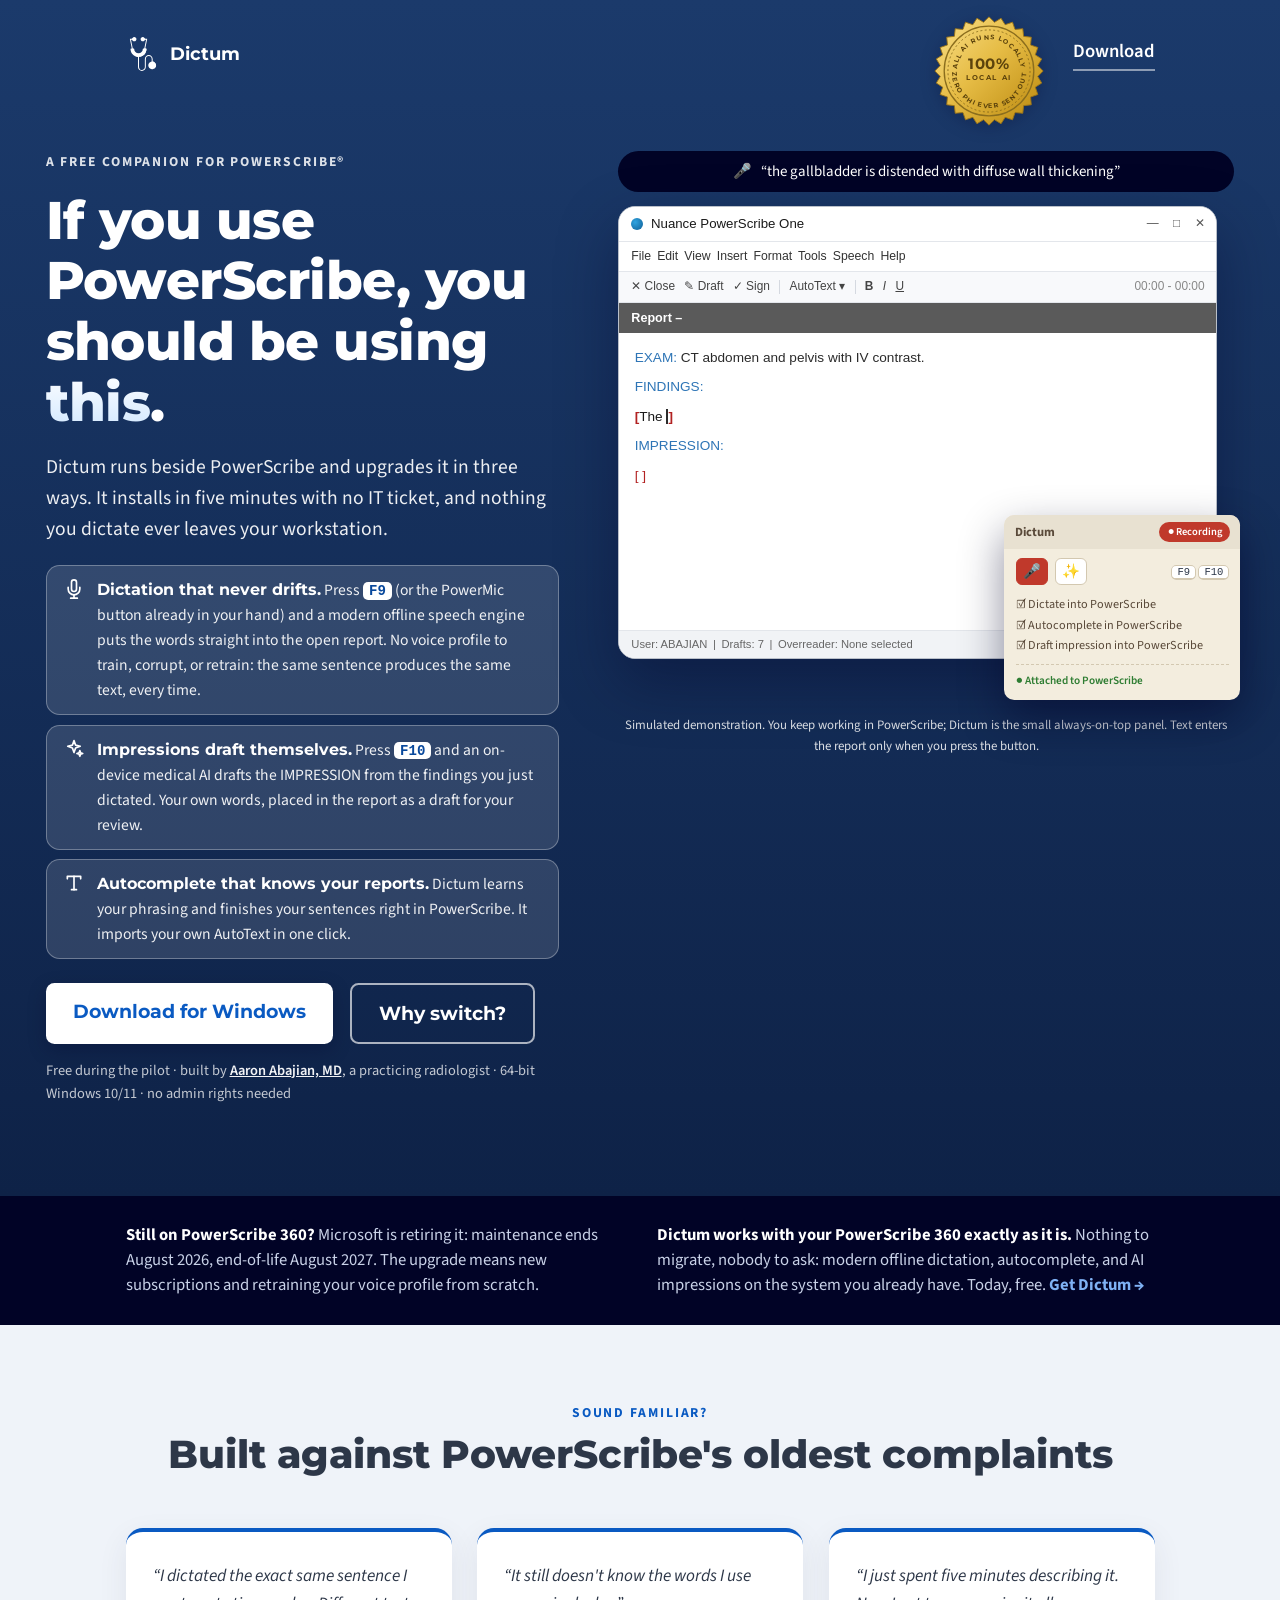
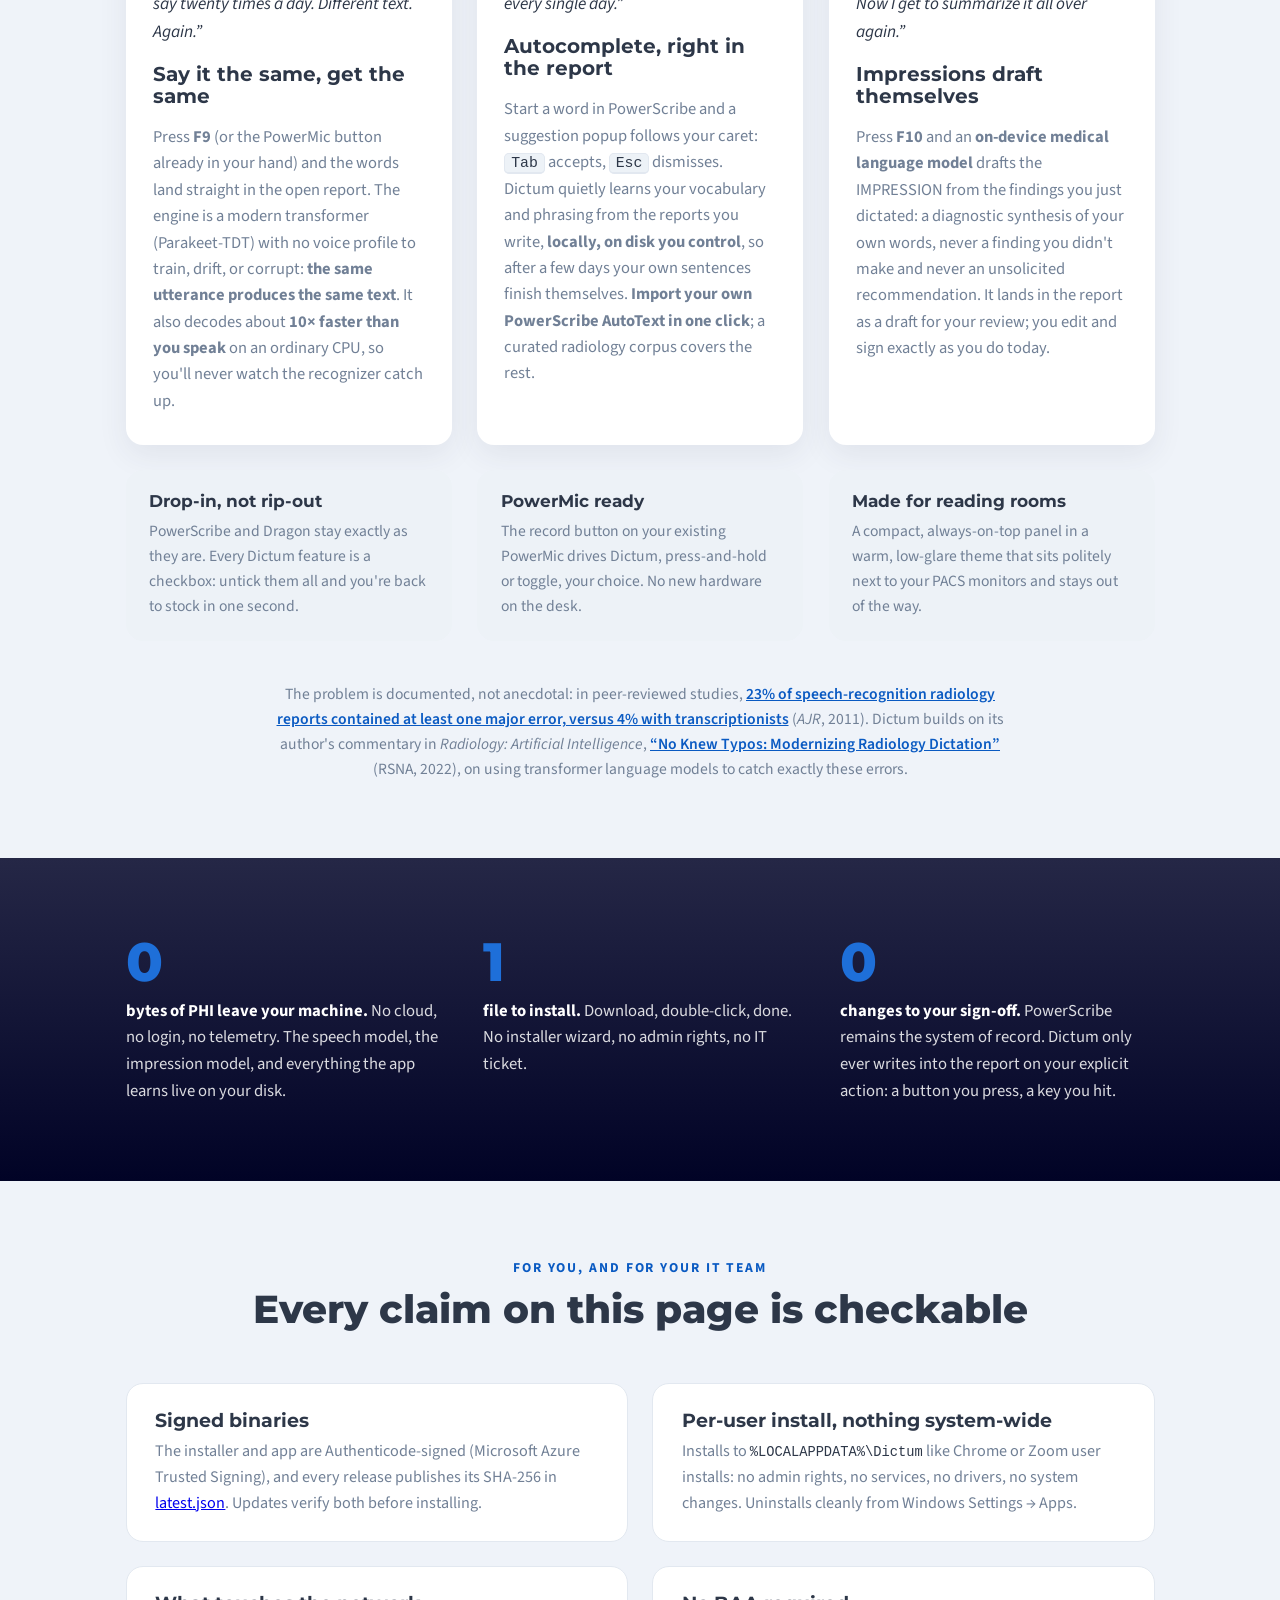
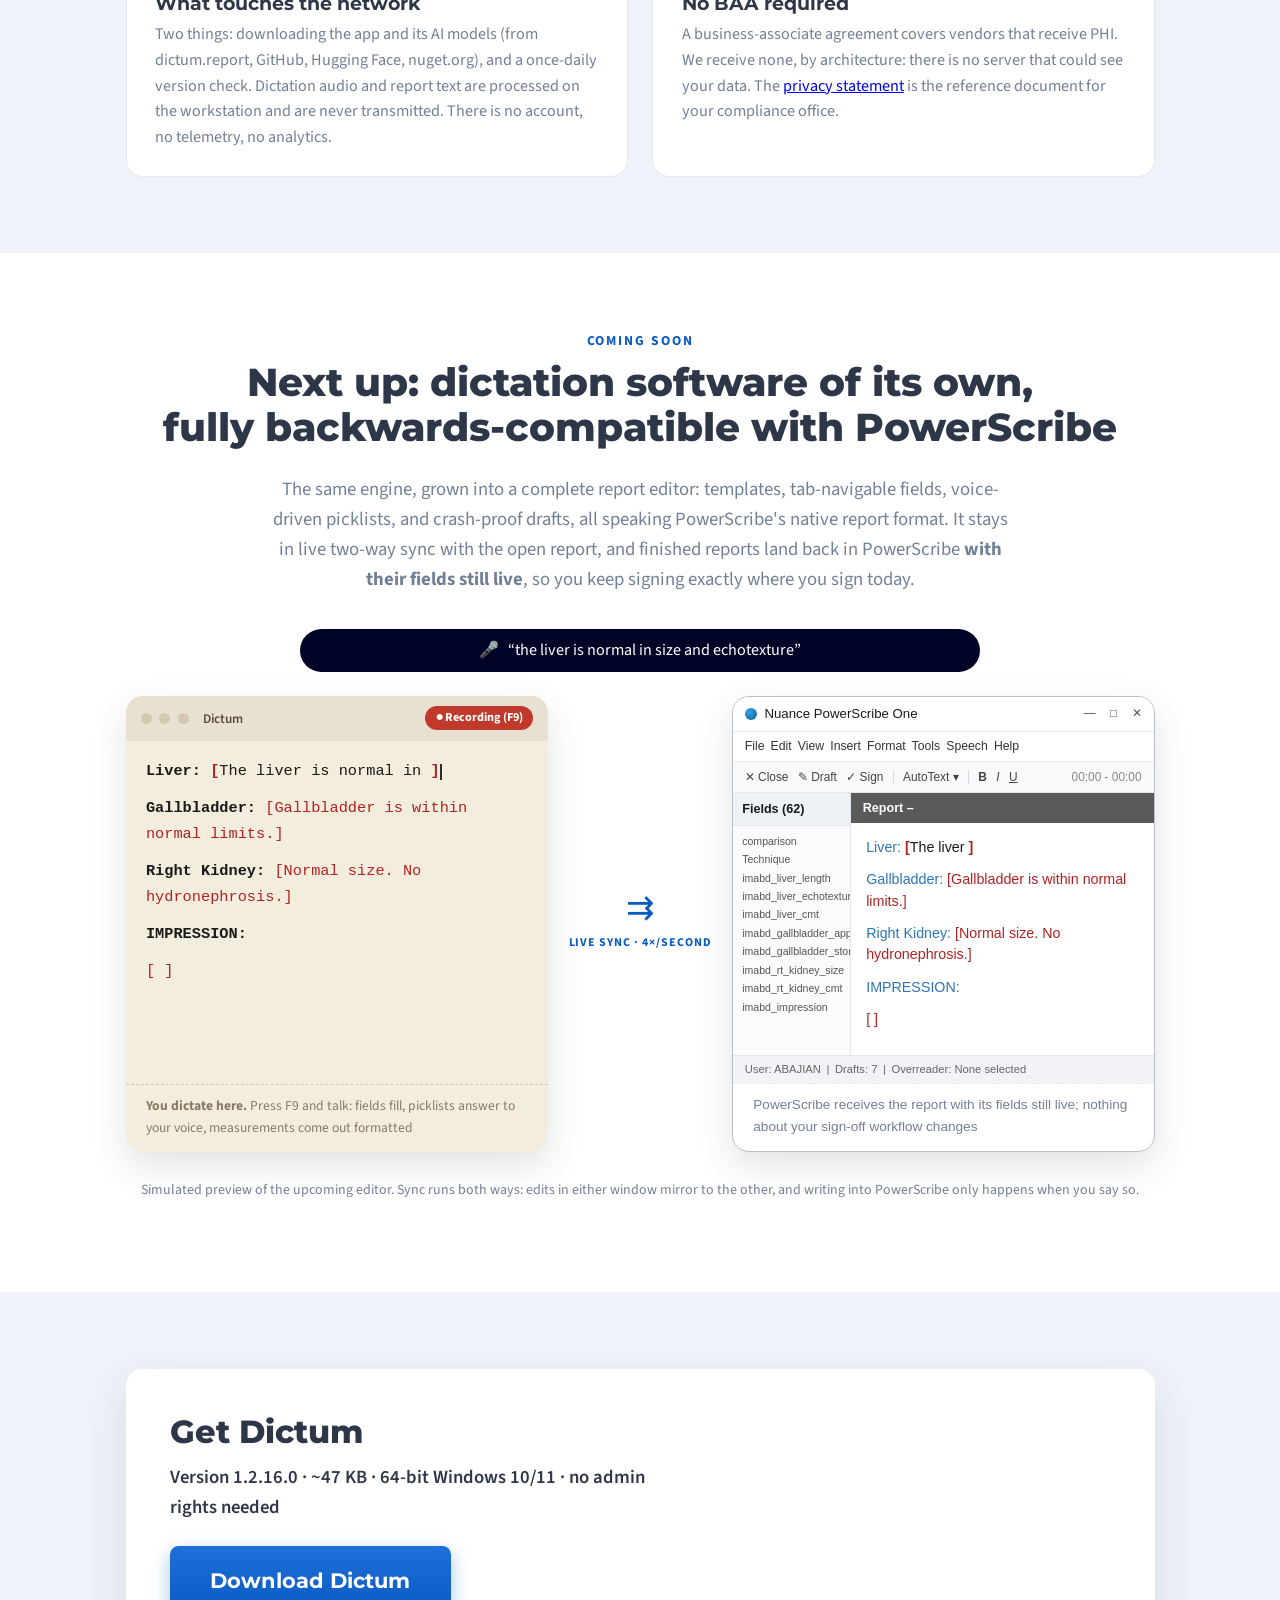
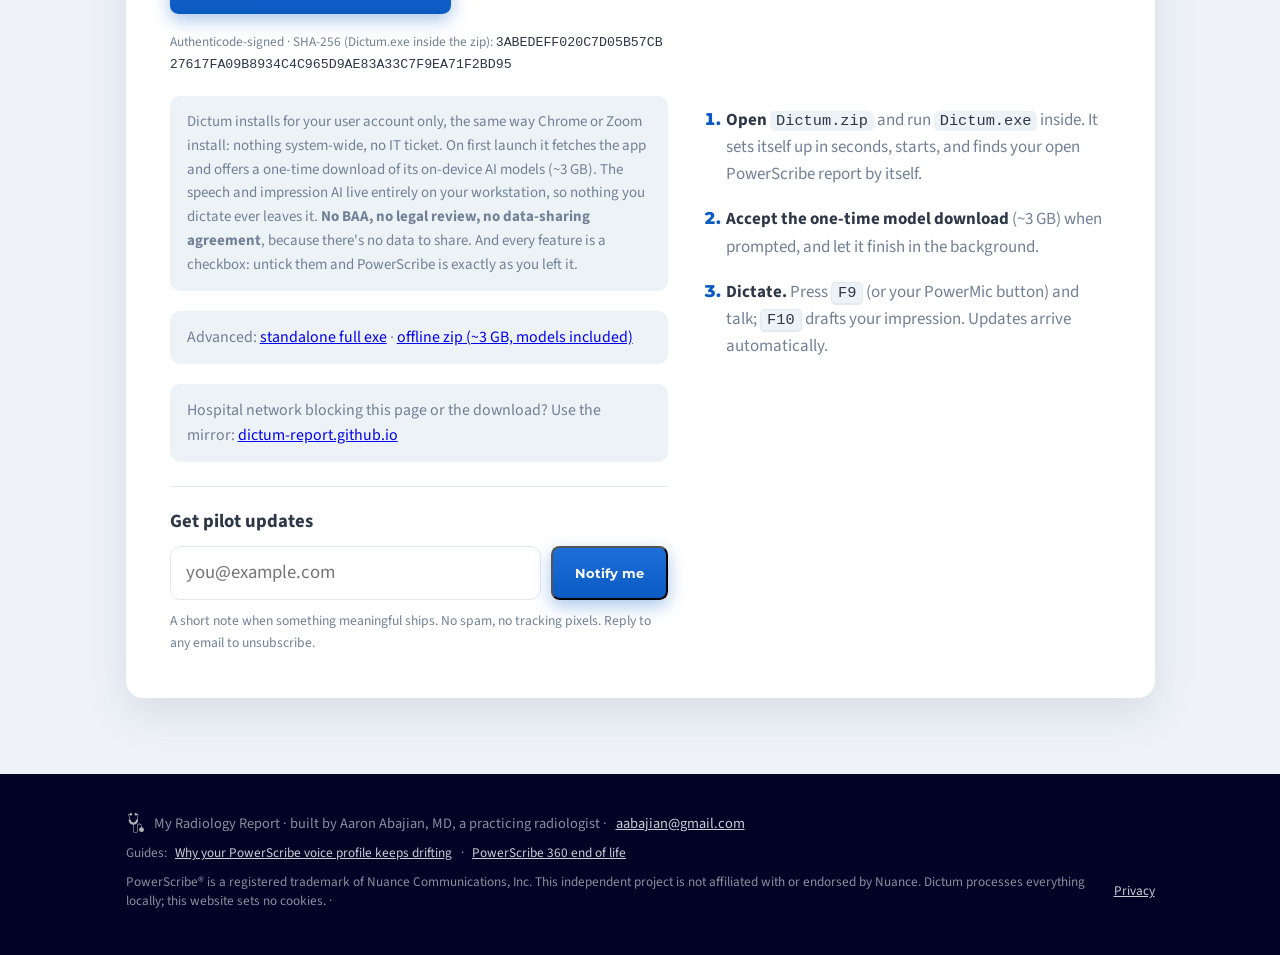
==== commit c9da9f02: "Deploy site mirror 2026-07-09" ====
--- a/index.html
+++ b/index.html
@@ -425,6 +425,11 @@
                 &middot; <a href="mailto:aabajian@gmail.com">aabajian@gmail.com</a>
             </p>
             <p class="footer-small">
+                Guides: <a href="powerscribe-voice-profile-drift.html">Why your PowerScribe
+                voice profile keeps drifting</a> &middot;
+                <a href="powerscribe-360-end-of-life.html">PowerScribe 360 end of life</a>
+            </p>
+            <p class="footer-small">
                 PowerScribe&reg; is a registered trademark of Nuance Communications, Inc.
                 This independent project is not affiliated with or endorsed by Nuance.
                 Dictum processes everything locally; this website sets no cookies.
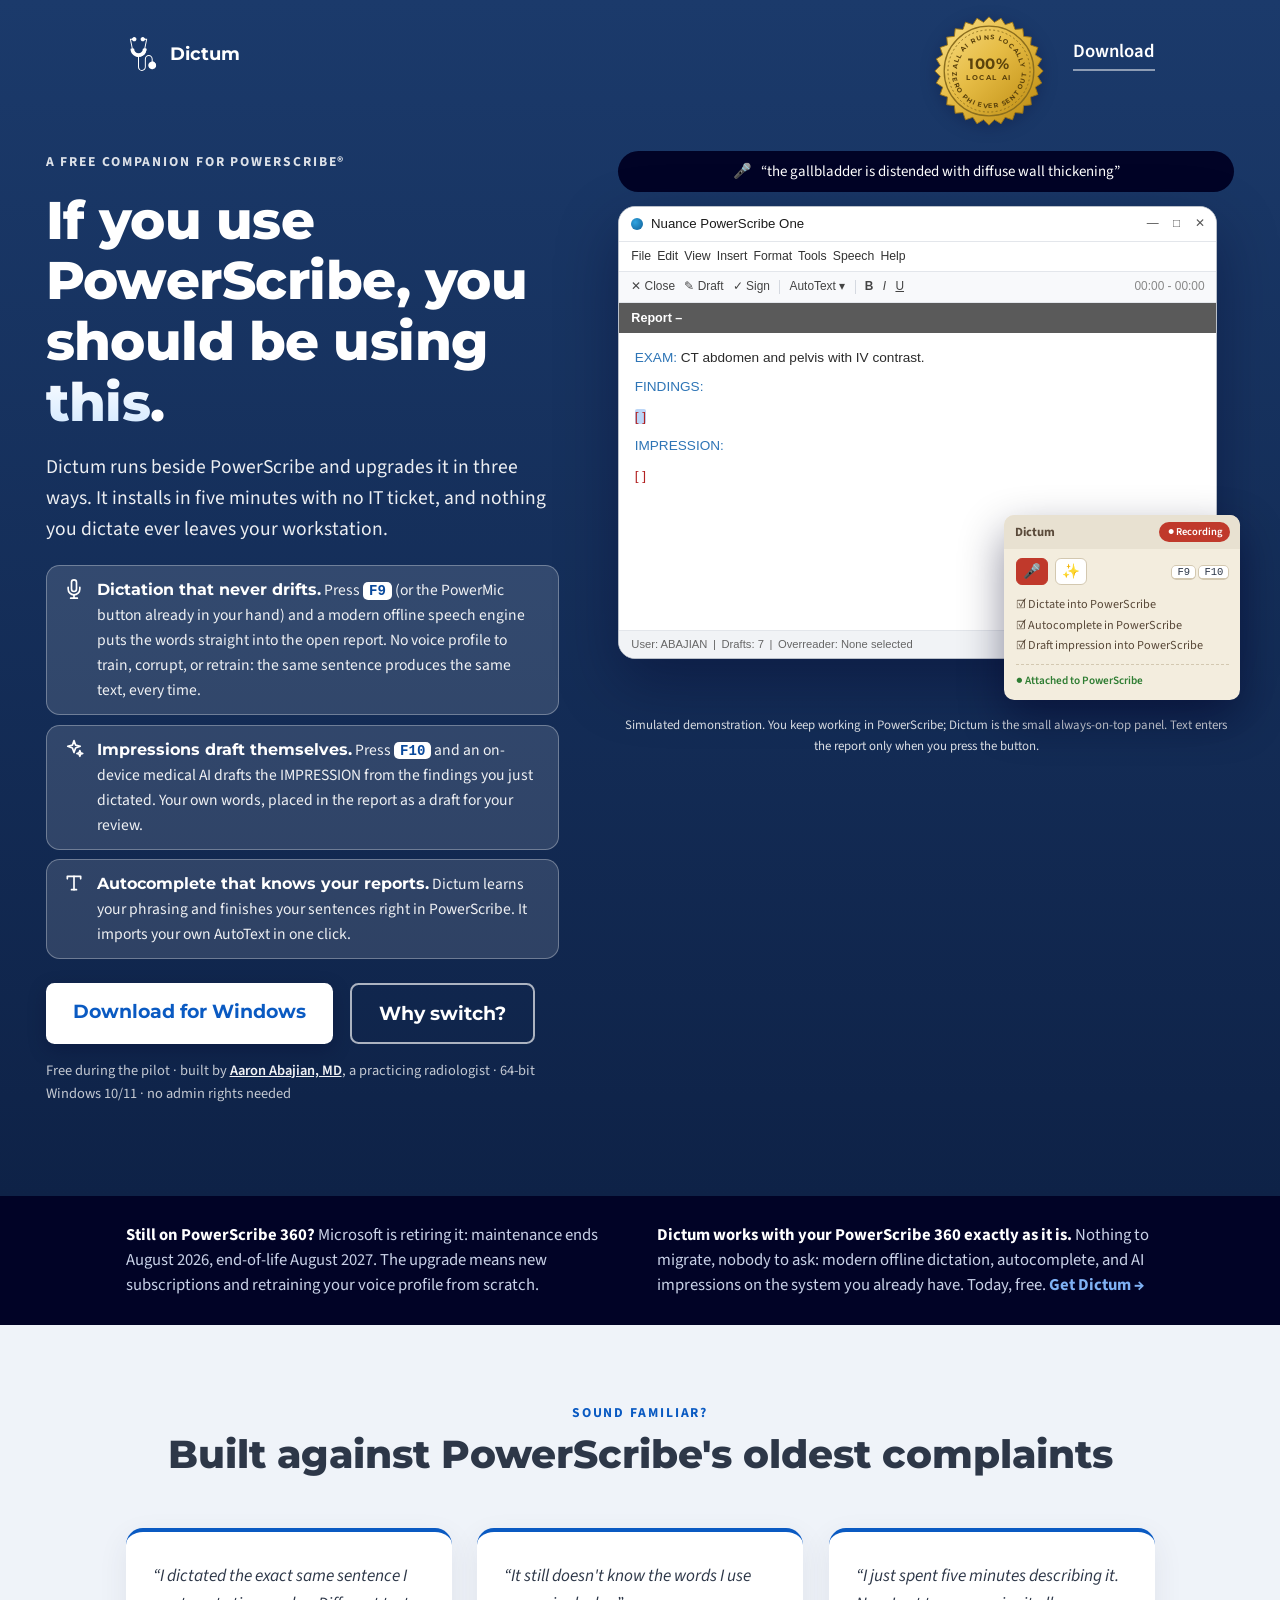
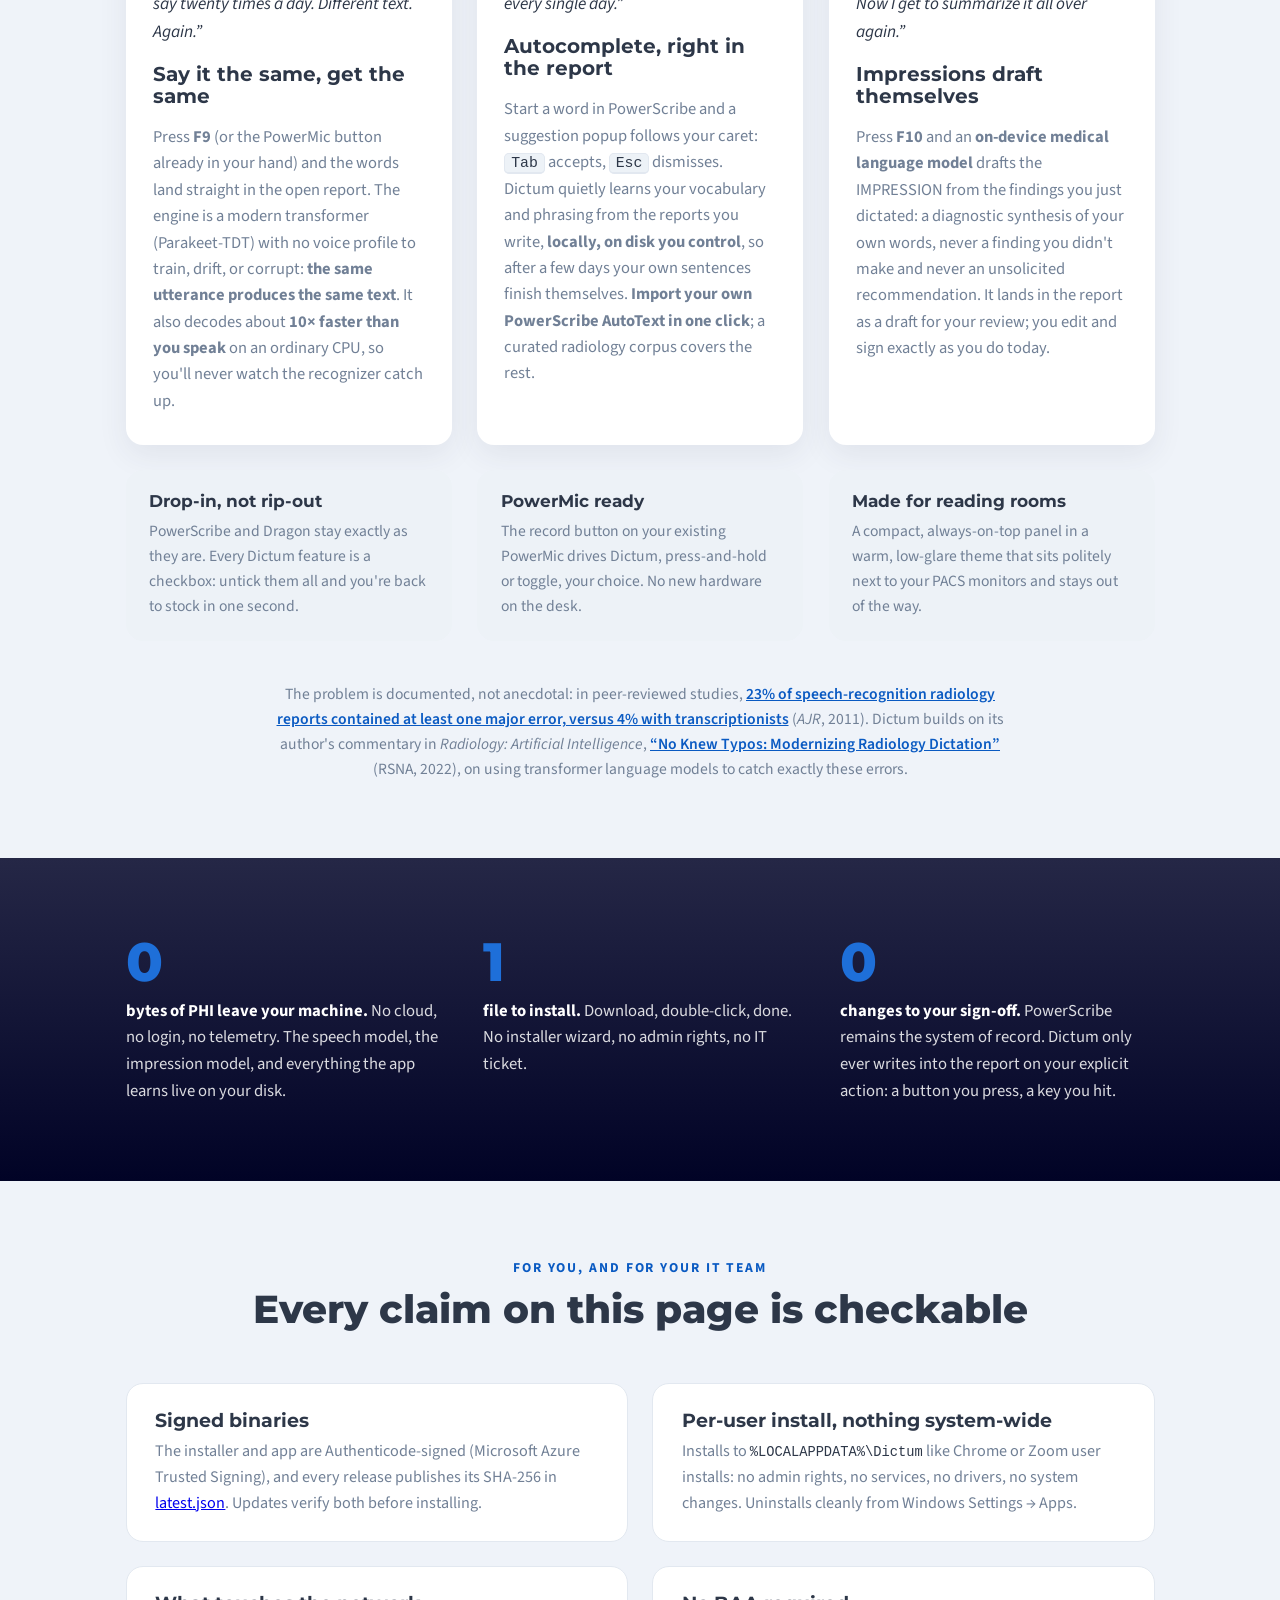
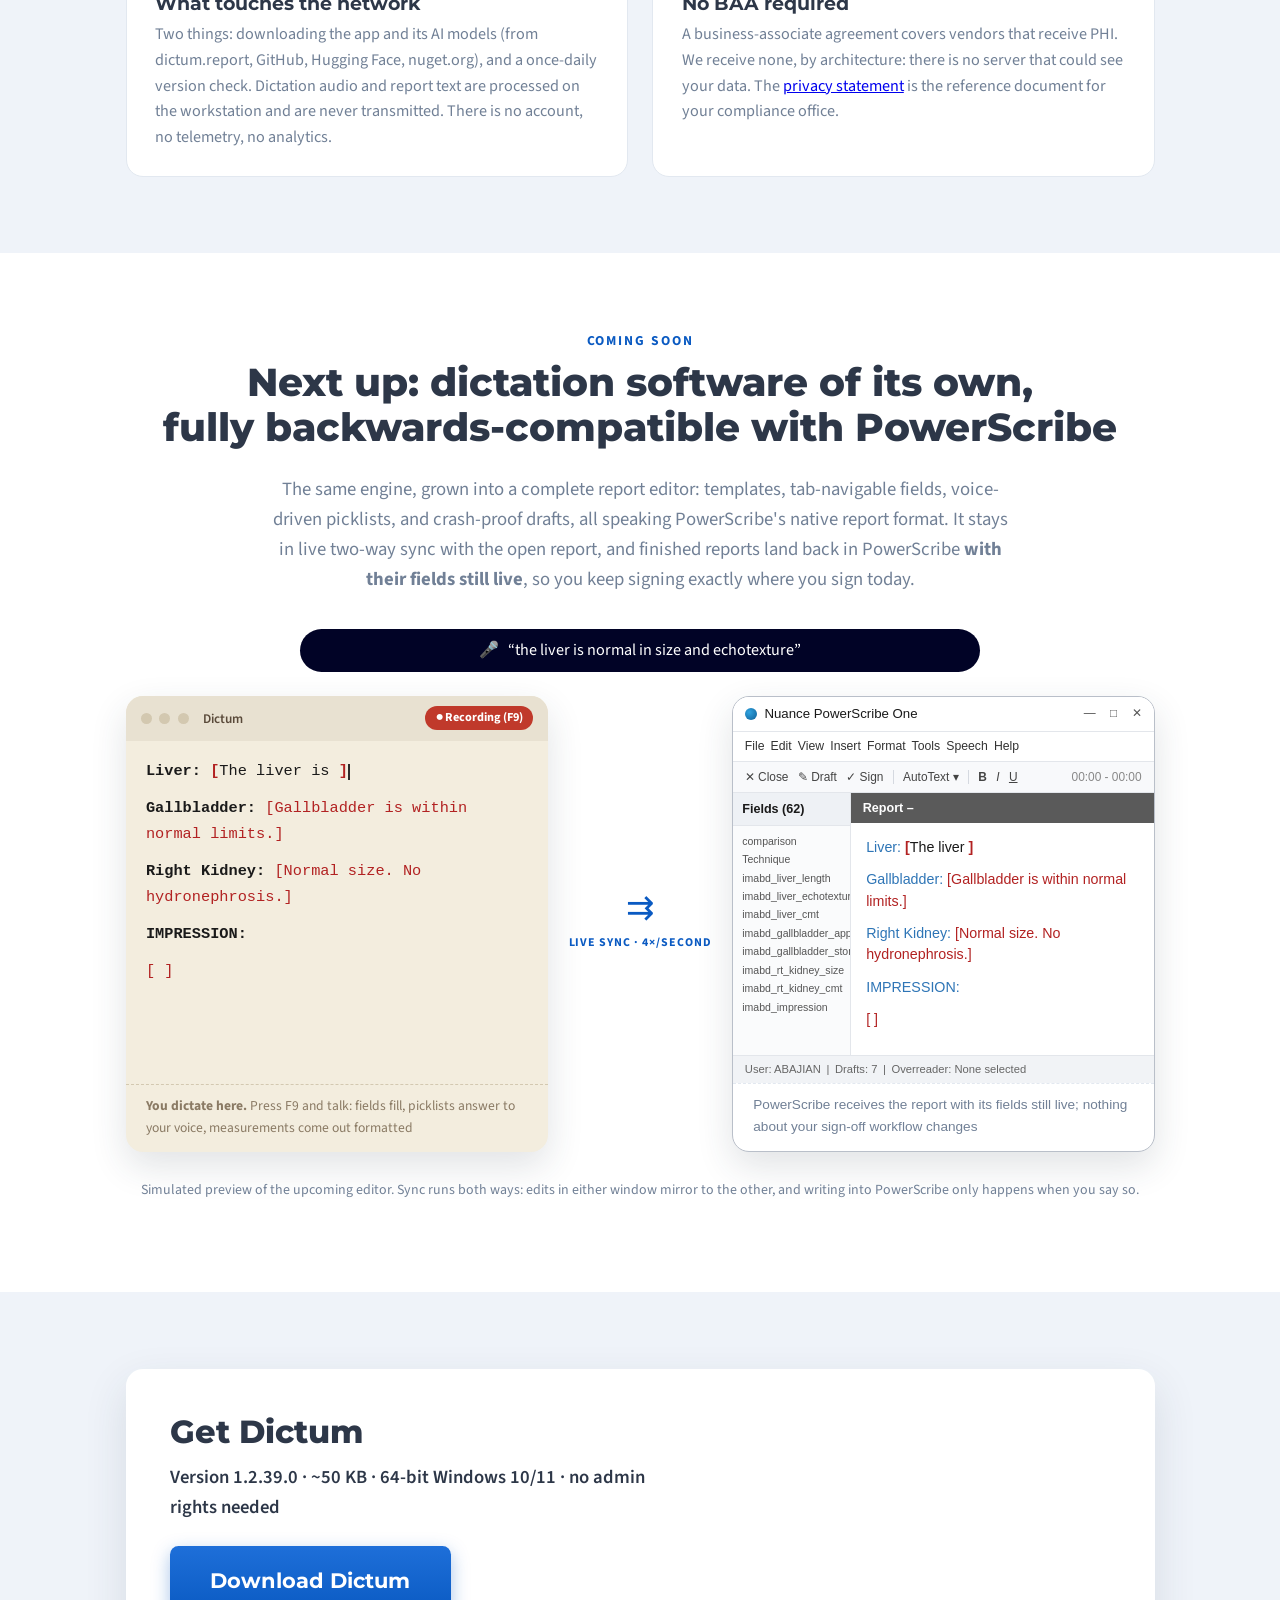
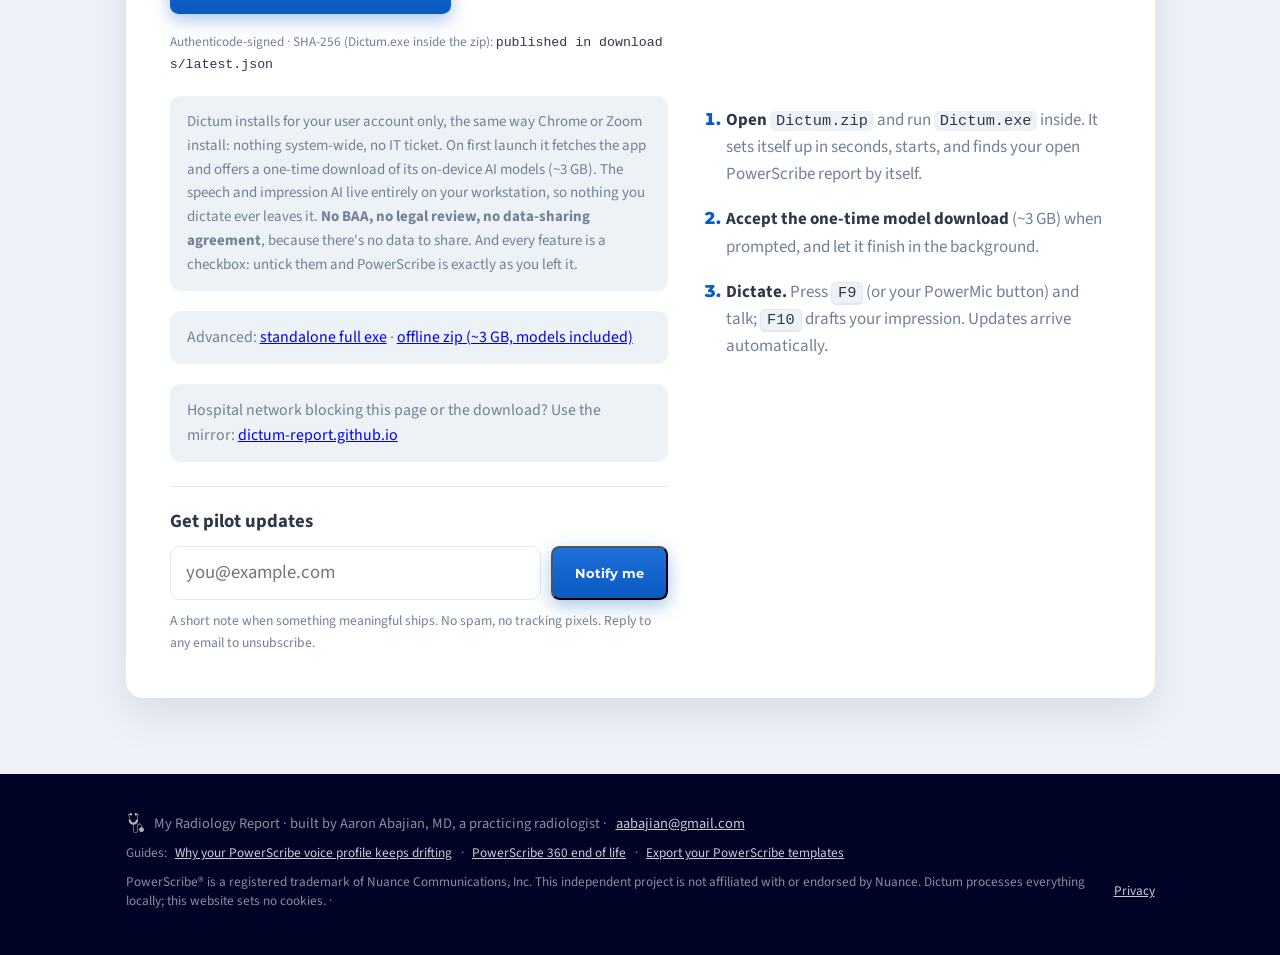
==== commit e43a418b: "Deploy site mirror 2026-07-16" ====
--- a/index.html
+++ b/index.html
@@ -427,7 +427,8 @@
             <p class="footer-small">
                 Guides: <a href="powerscribe-voice-profile-drift.html">Why your PowerScribe
                 voice profile keeps drifting</a> &middot;
-                <a href="powerscribe-360-end-of-life.html">PowerScribe 360 end of life</a>
+                <a href="powerscribe-360-end-of-life.html">PowerScribe 360 end of life</a> &middot;
+                <a href="export-powerscribe-templates.html">Export your PowerScribe templates</a>
             </p>
             <p class="footer-small">
                 PowerScribe&reg; is a registered trademark of Nuance Communications, Inc.
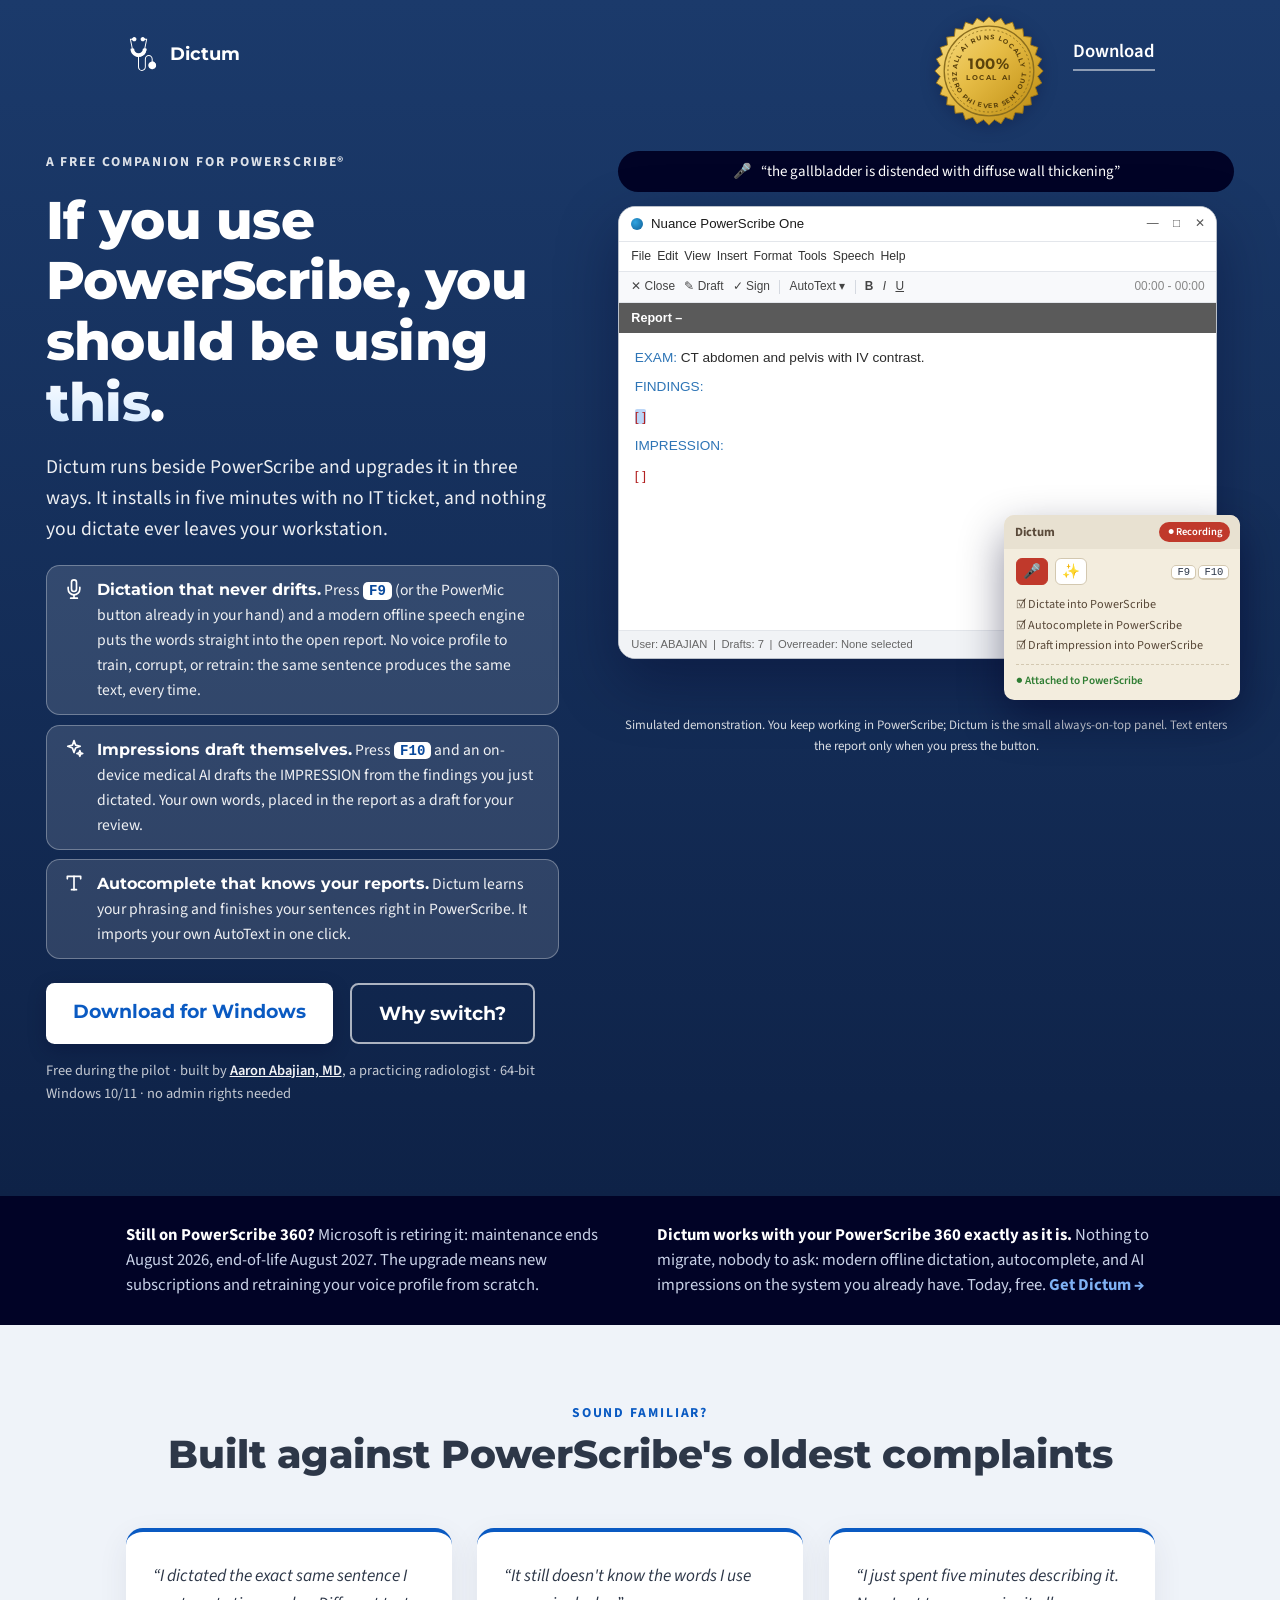
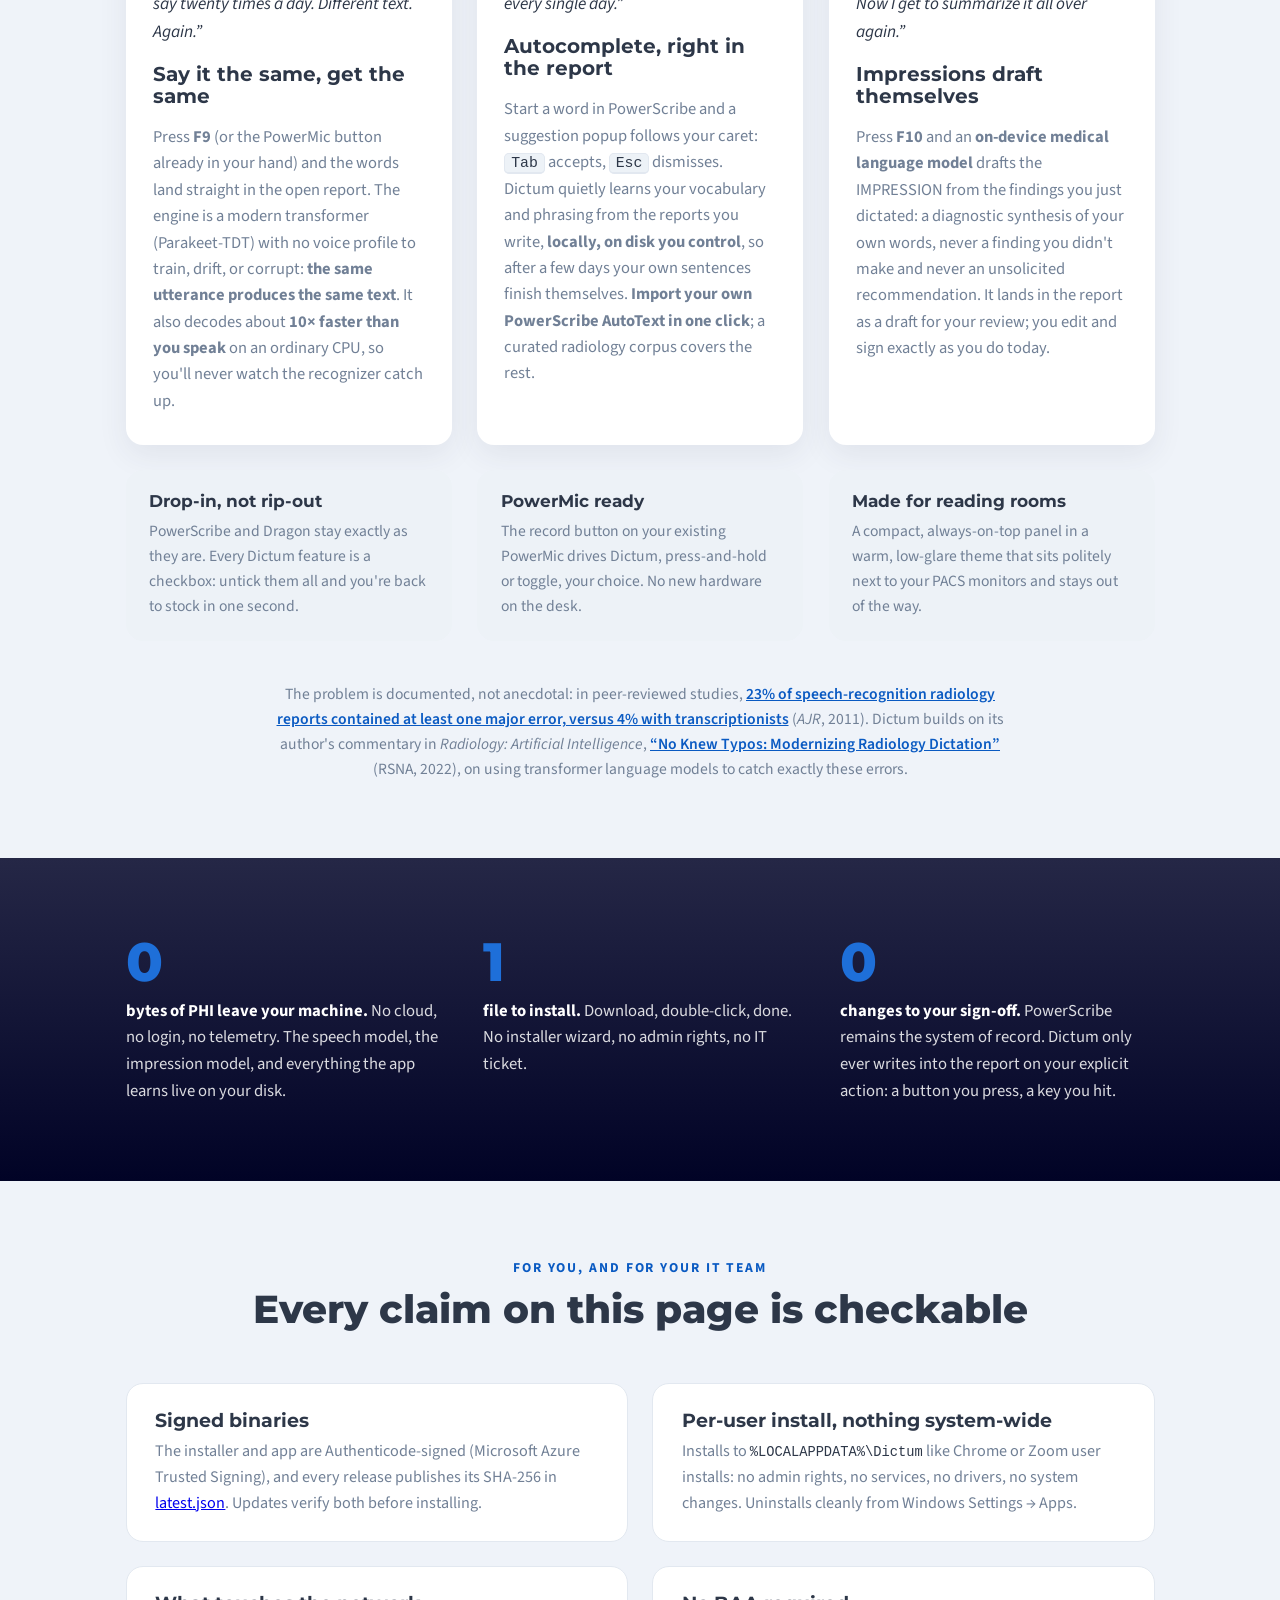
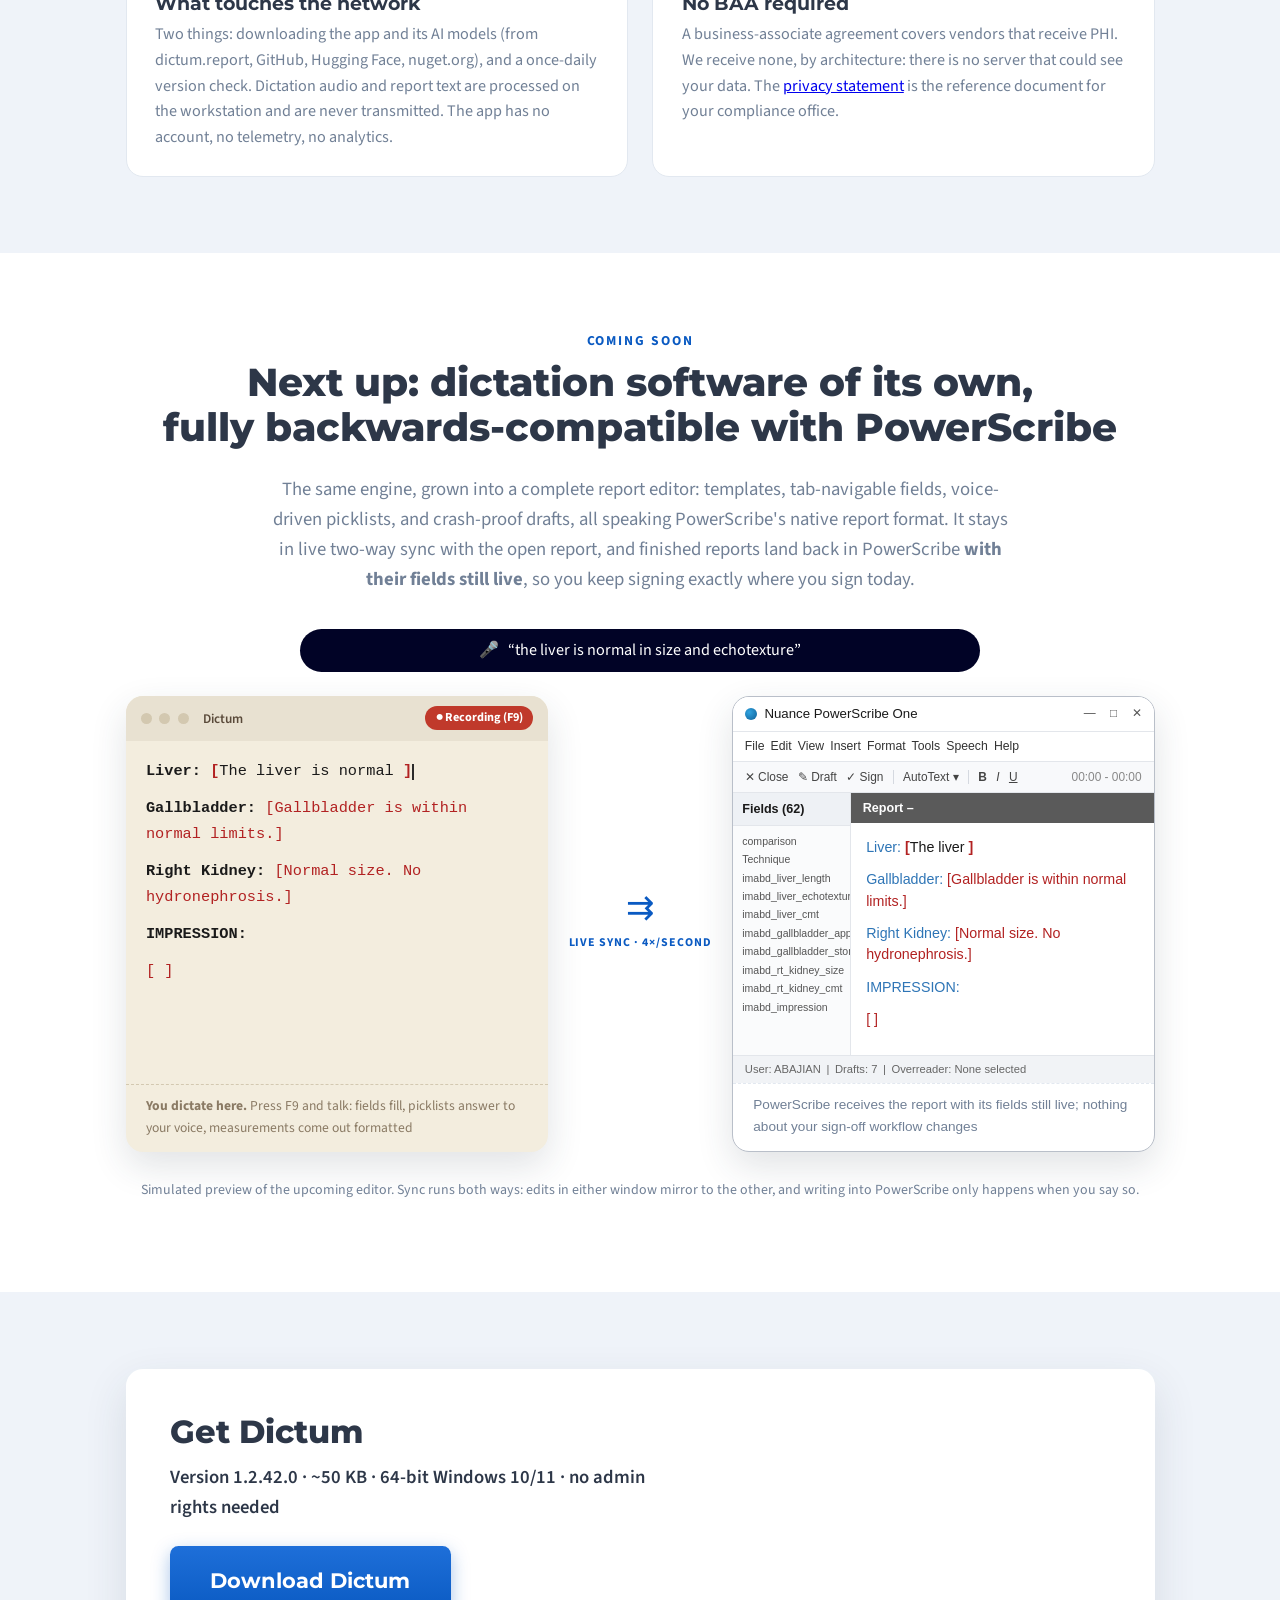
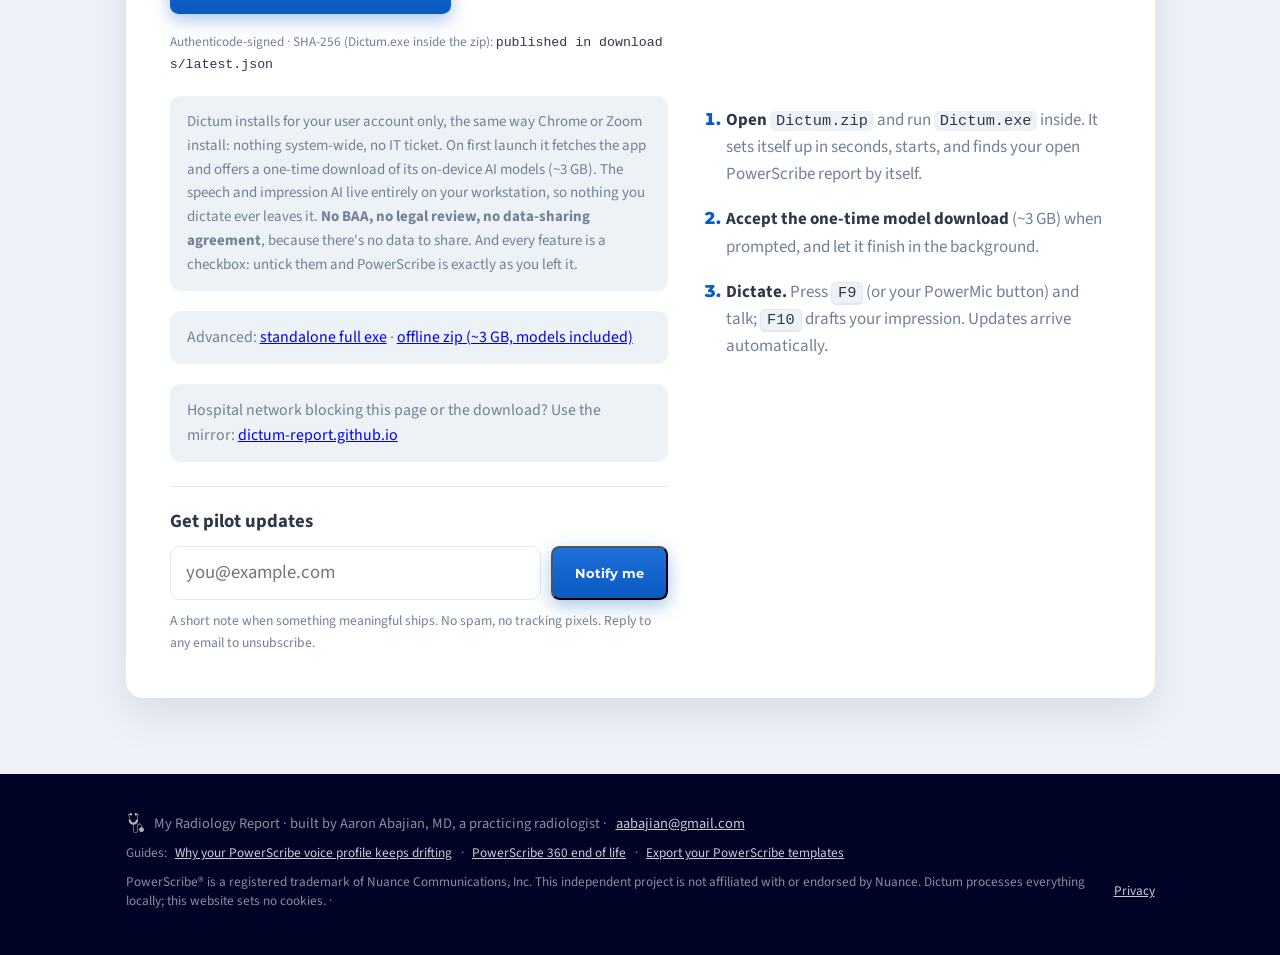
==== commit 0b5f1c69: "Deploy site mirror 2026-07-27" ====
--- a/index.html
+++ b/index.html
@@ -7,6 +7,14 @@
     <title>Dictum — a free companion for PowerScribe</title>
     <meta name="description"
         content="A free PowerScribe companion for radiologists: offline AI dictation with no voice profile to drift, autocomplete inside the report, and one-keypress impression drafting. Works with PowerScribe 360 (even past end-of-life) and PowerScribe One. PHI never leaves your machine.">
+
+    <!-- Required, not optional: this exact page is also served at dictum-report.github.io
+         (the proxy-blocked-hospital mirror). Without this, Google saw two identical
+         homepages, picked its own canonical, and reported "Duplicate without
+         user-selected canonical" for dictum.report. The mirror inherits this tag and
+         so defers its ranking signals to the primary domain, while still serving
+         blocked users normally. -->
+    <link rel="canonical" href="https://dictum.report/">
 
     <!-- Favicon -->
     <link rel="apple-touch-icon" sizes="180x180" href="media/favicon/apple-touch-icon.png">
@@ -18,6 +26,9 @@
     <meta name="theme-color" content="#0e2247">
 
     <link rel="stylesheet" href="styles.css">
+
+    <!-- Cookieless analytics. Stores nothing on the device; see privacy.html. -->
+    <script async src="analytics.js"></script>
 </head>
 
 <body>
@@ -278,7 +289,7 @@
                     <p>Two things: downloading the app and its AI models (from dictum.report,
                         GitHub, Hugging Face, nuget.org), and a once-daily version check.
                         Dictation audio and report text are processed on the workstation and
-                        are never transmitted. There is no account, no telemetry, no analytics.</p>
+                        are never transmitted. The app has no account, no telemetry, no analytics.</p>
                 </div>
                 <div class="spec-item">
                     <h4>No BAA required</h4>
@@ -443,7 +454,7 @@
         // ---- Pilot-updates email capture. Posts form-encoded (no preflight) to the
         // first-party endpoint on dictum.report — works from the github.io mirror too
         // (CORS-allowlisted). If the network blocks dictum.report entirely, fall back
-        // to a mailto link so no one is stranded. No cookies, nothing third-party. ----
+        // to a mailto link so no one is stranded. No cookies; this form is first-party only. ----
         (function () {
             const form = document.getElementById('subscribe-form');
             const note = document.getElementById('subscribe-note');
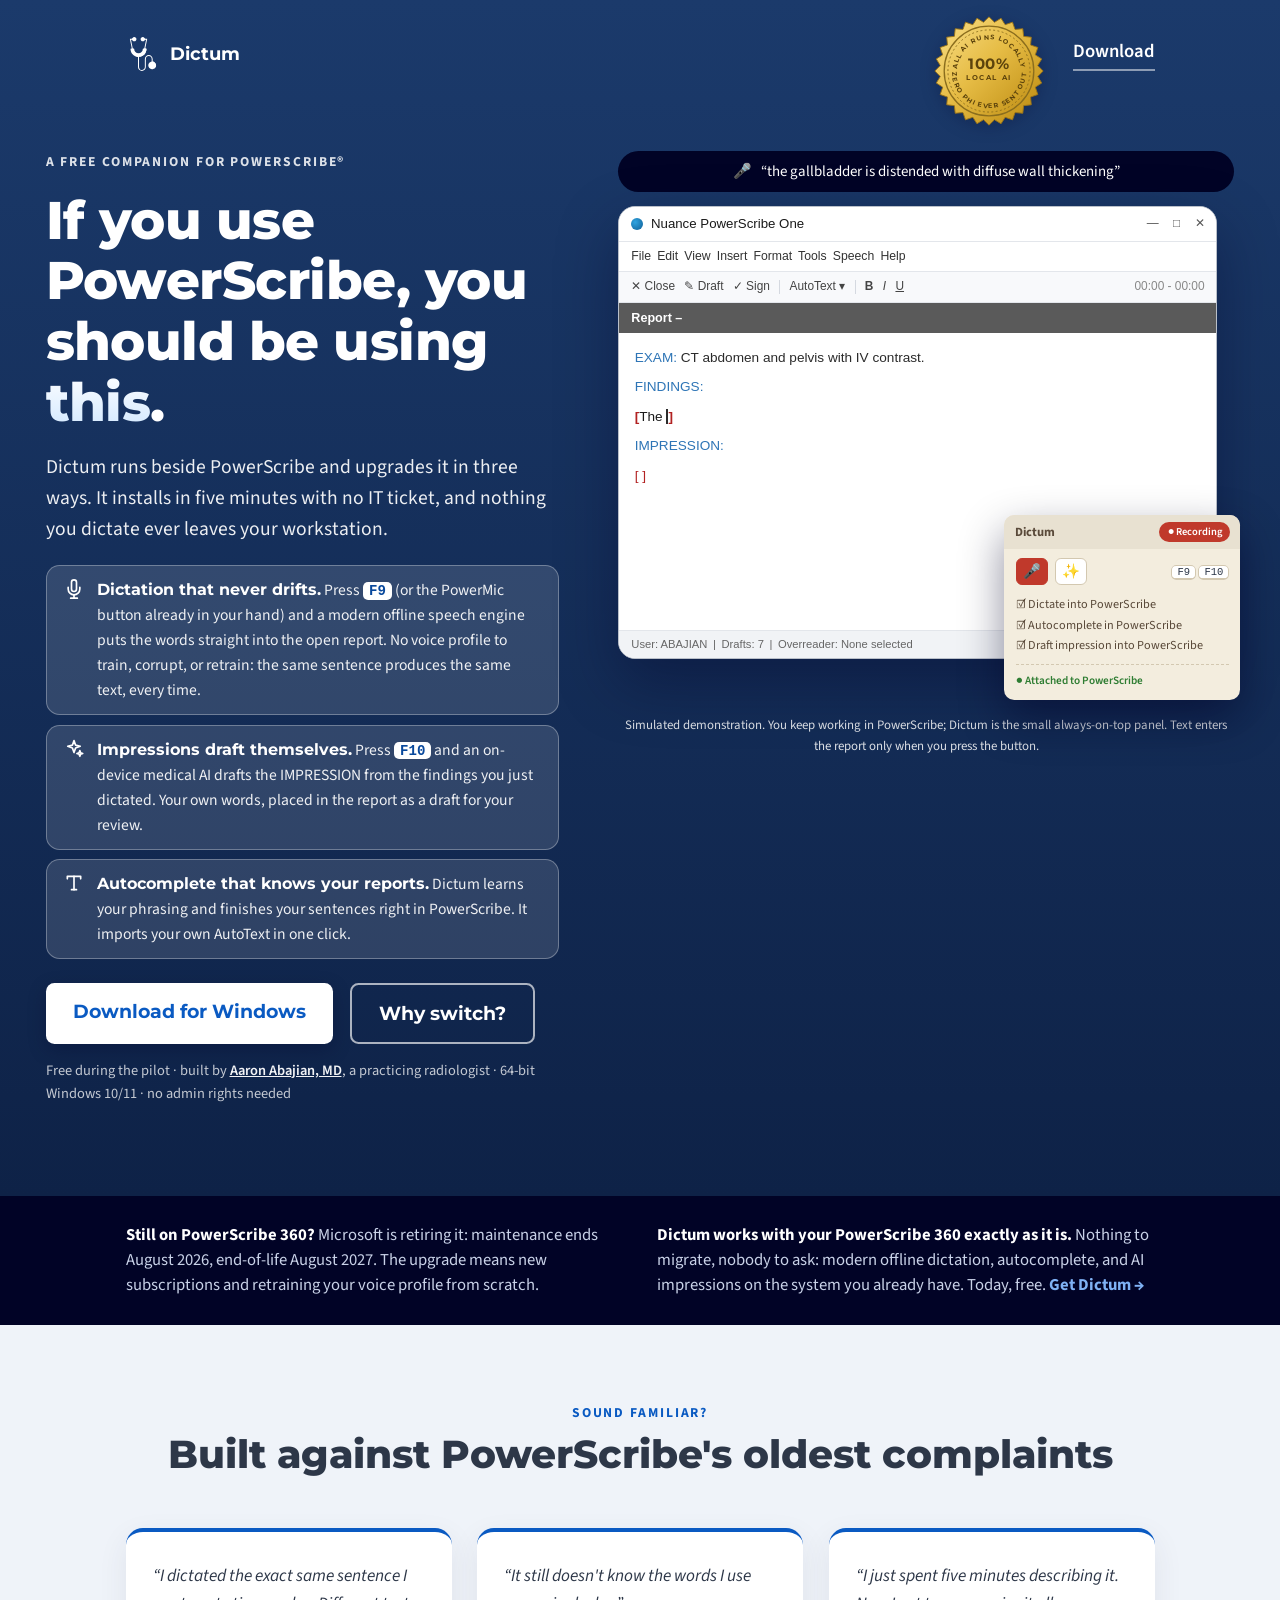
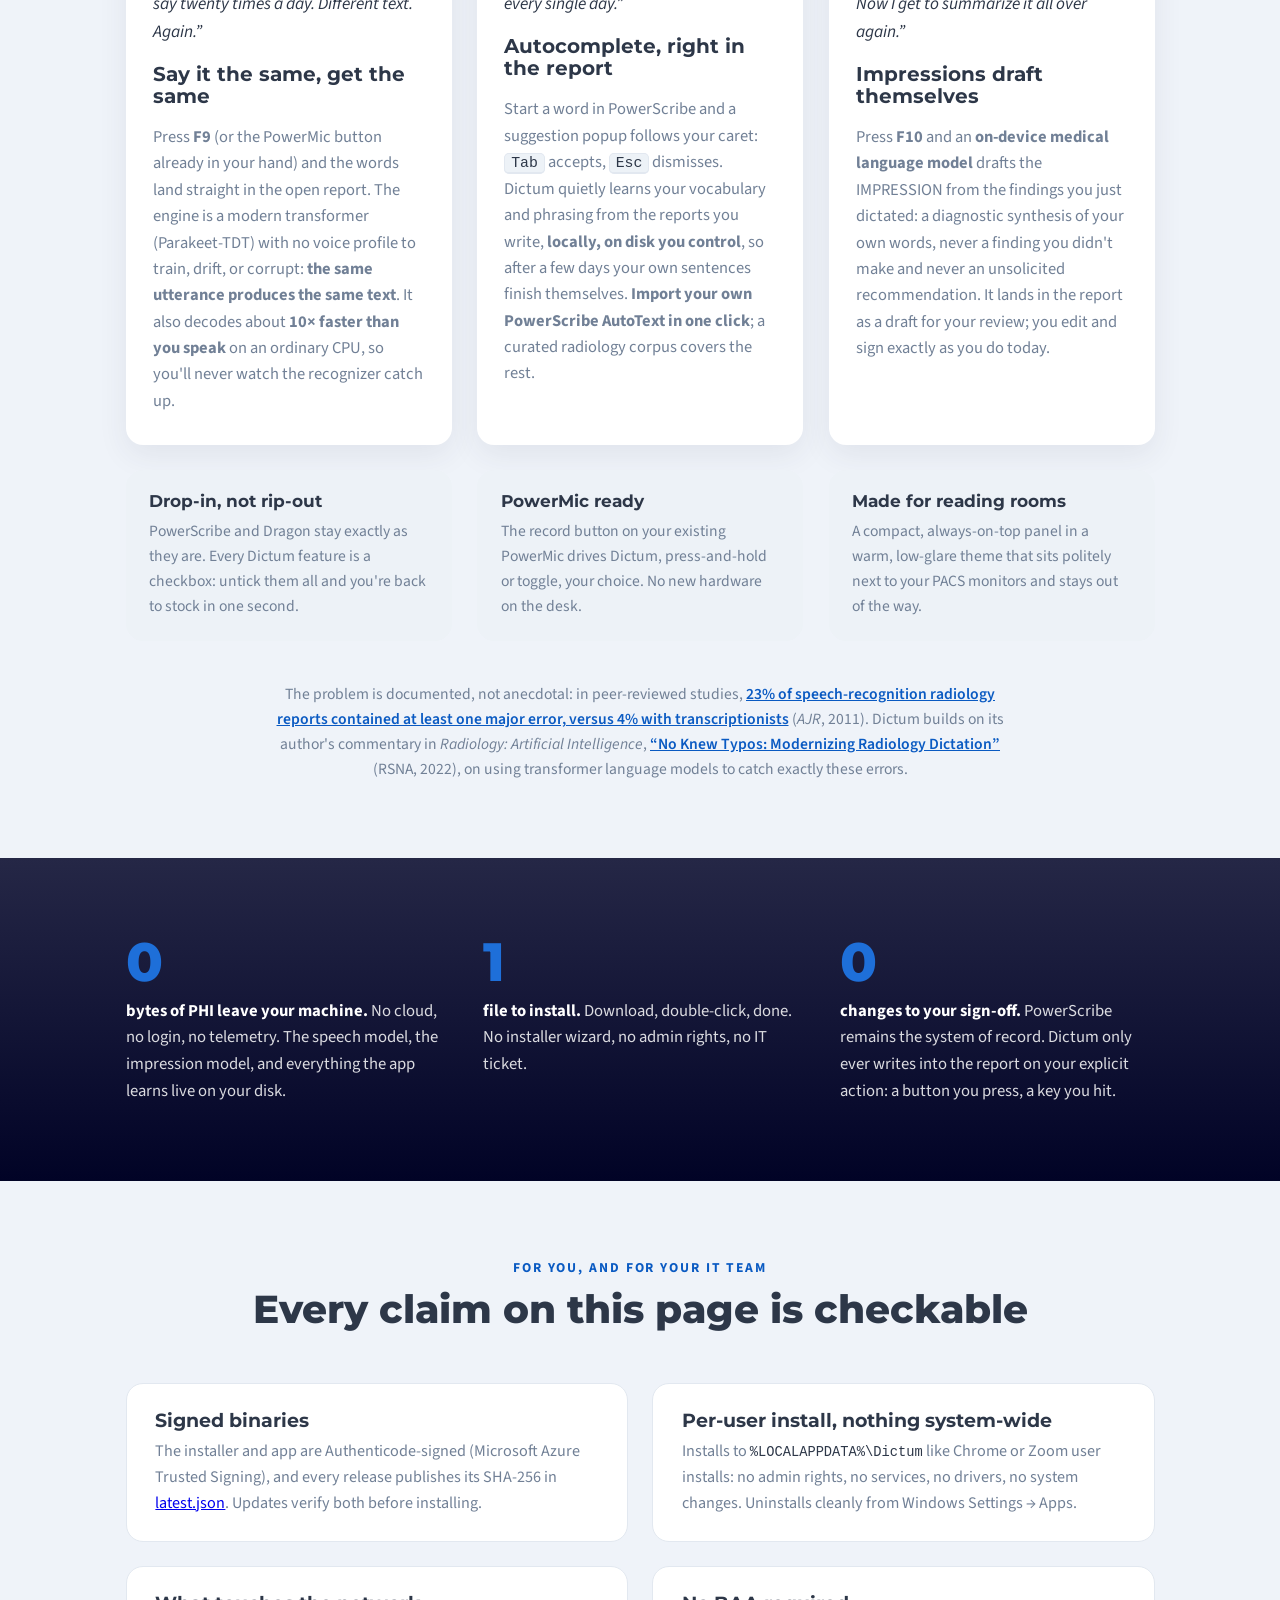
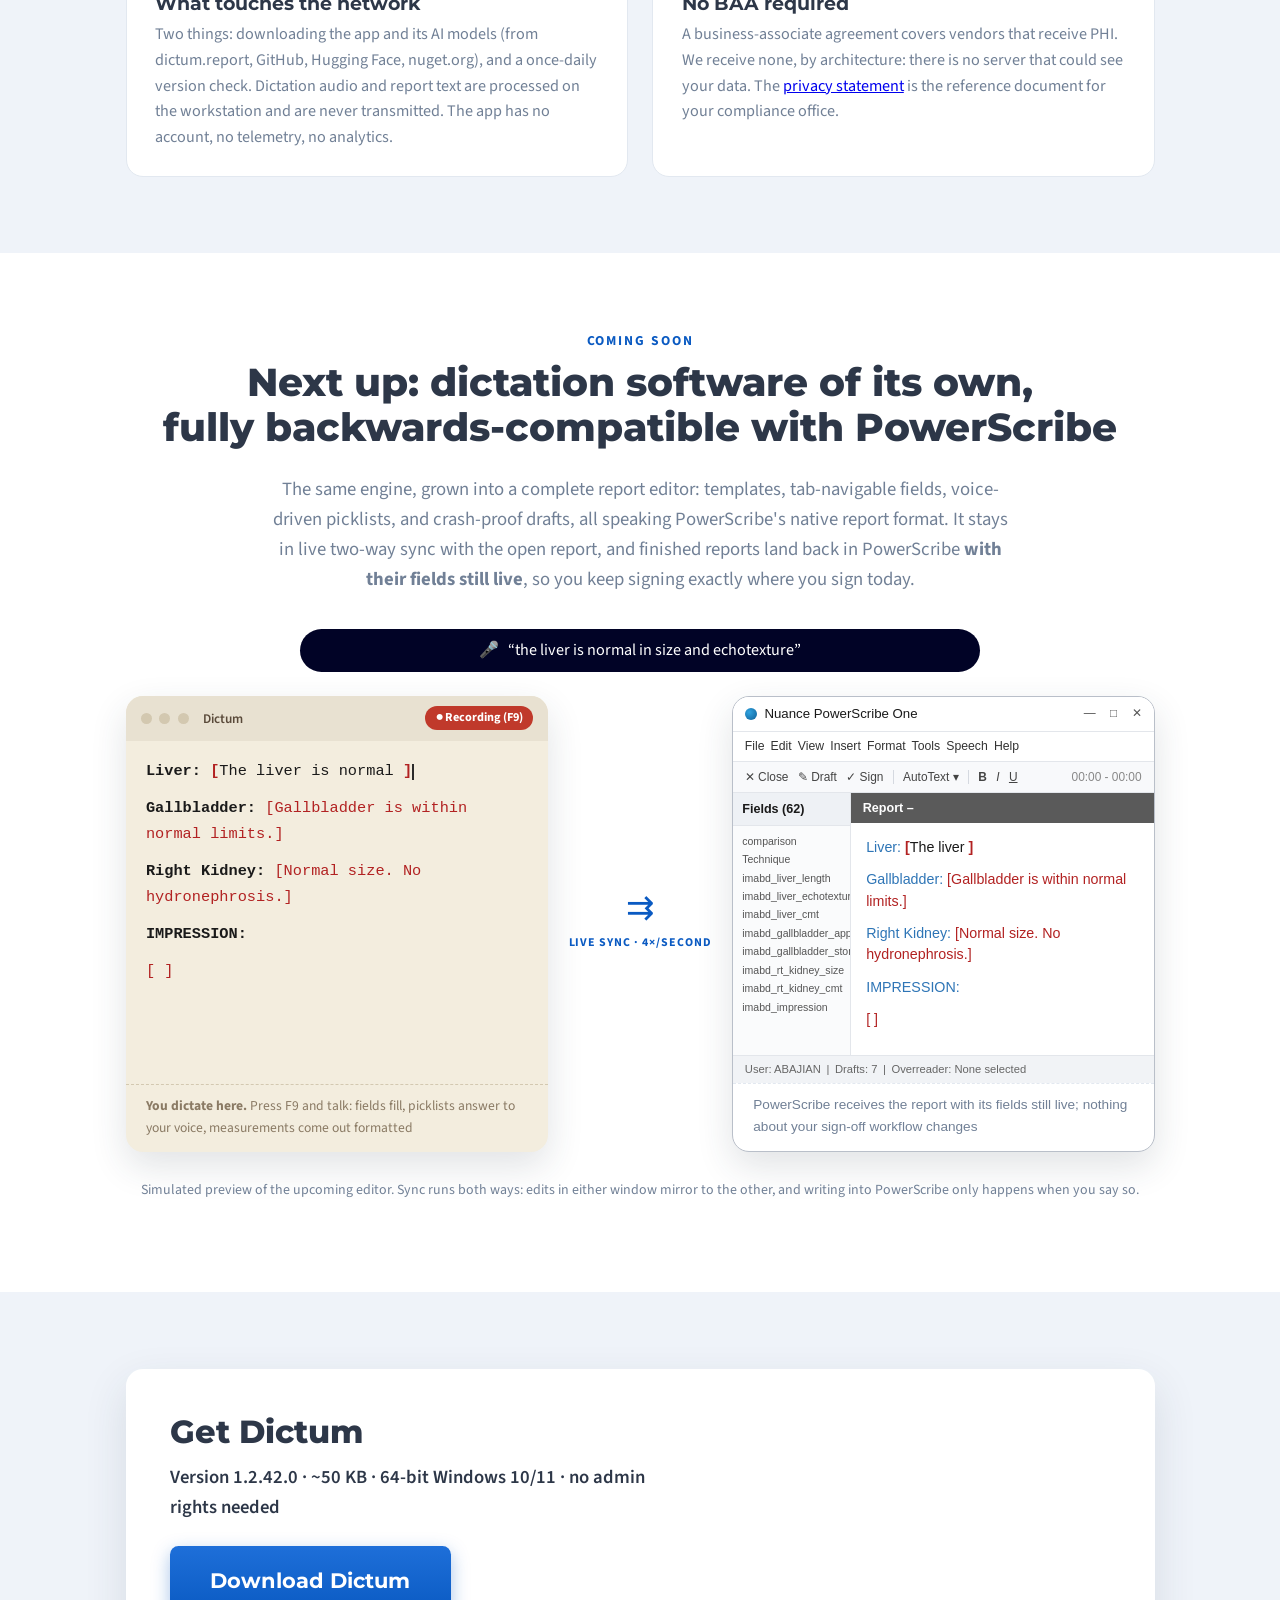
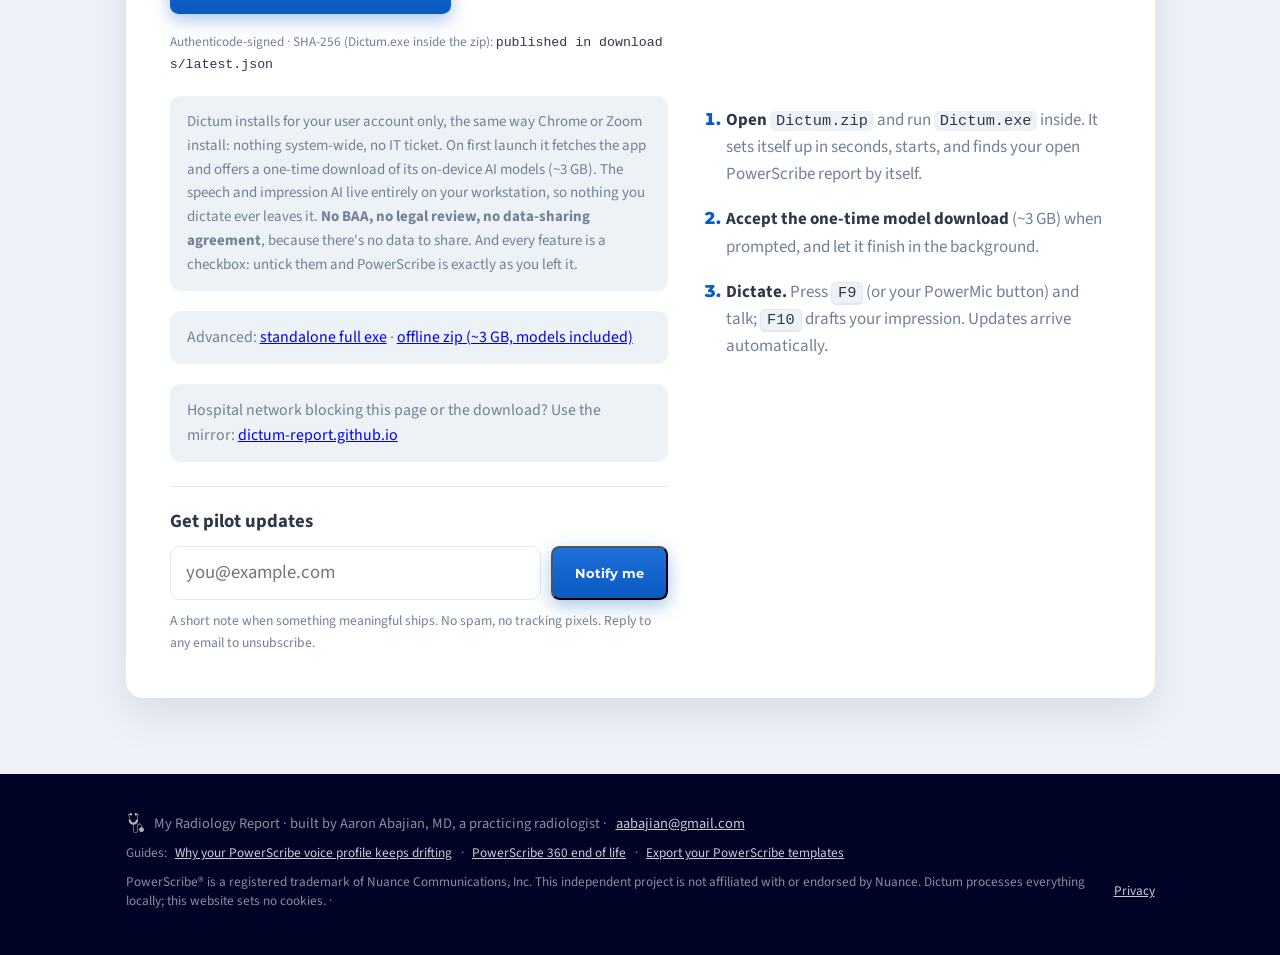
==== commit 5700463f: "Deploy site mirror 2026-08-11" ====
--- a/index.html
+++ b/index.html
@@ -27,8 +27,6 @@
 
     <link rel="stylesheet" href="styles.css">
 
-    <!-- Cookieless analytics. Stores nothing on the device; see privacy.html. -->
-    <script async src="analytics.js"></script>
 </head>
 
 <body>
